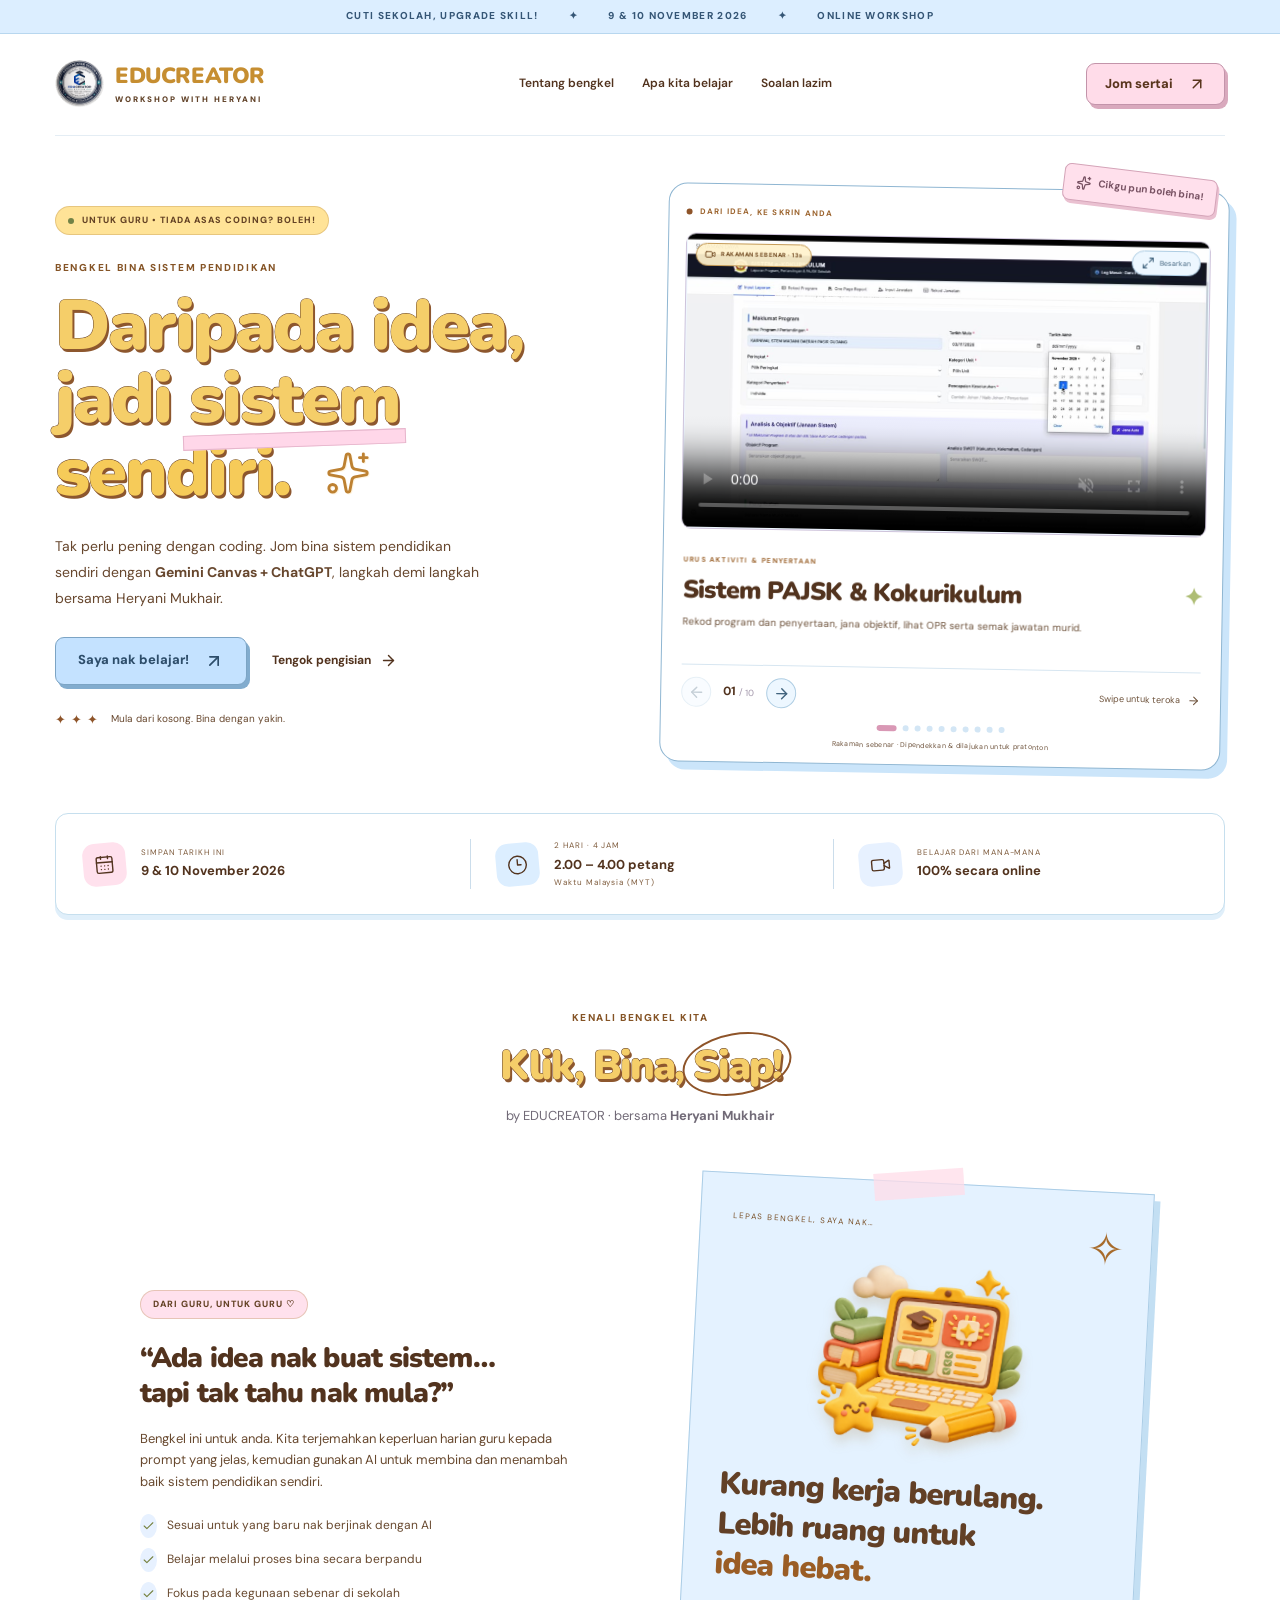
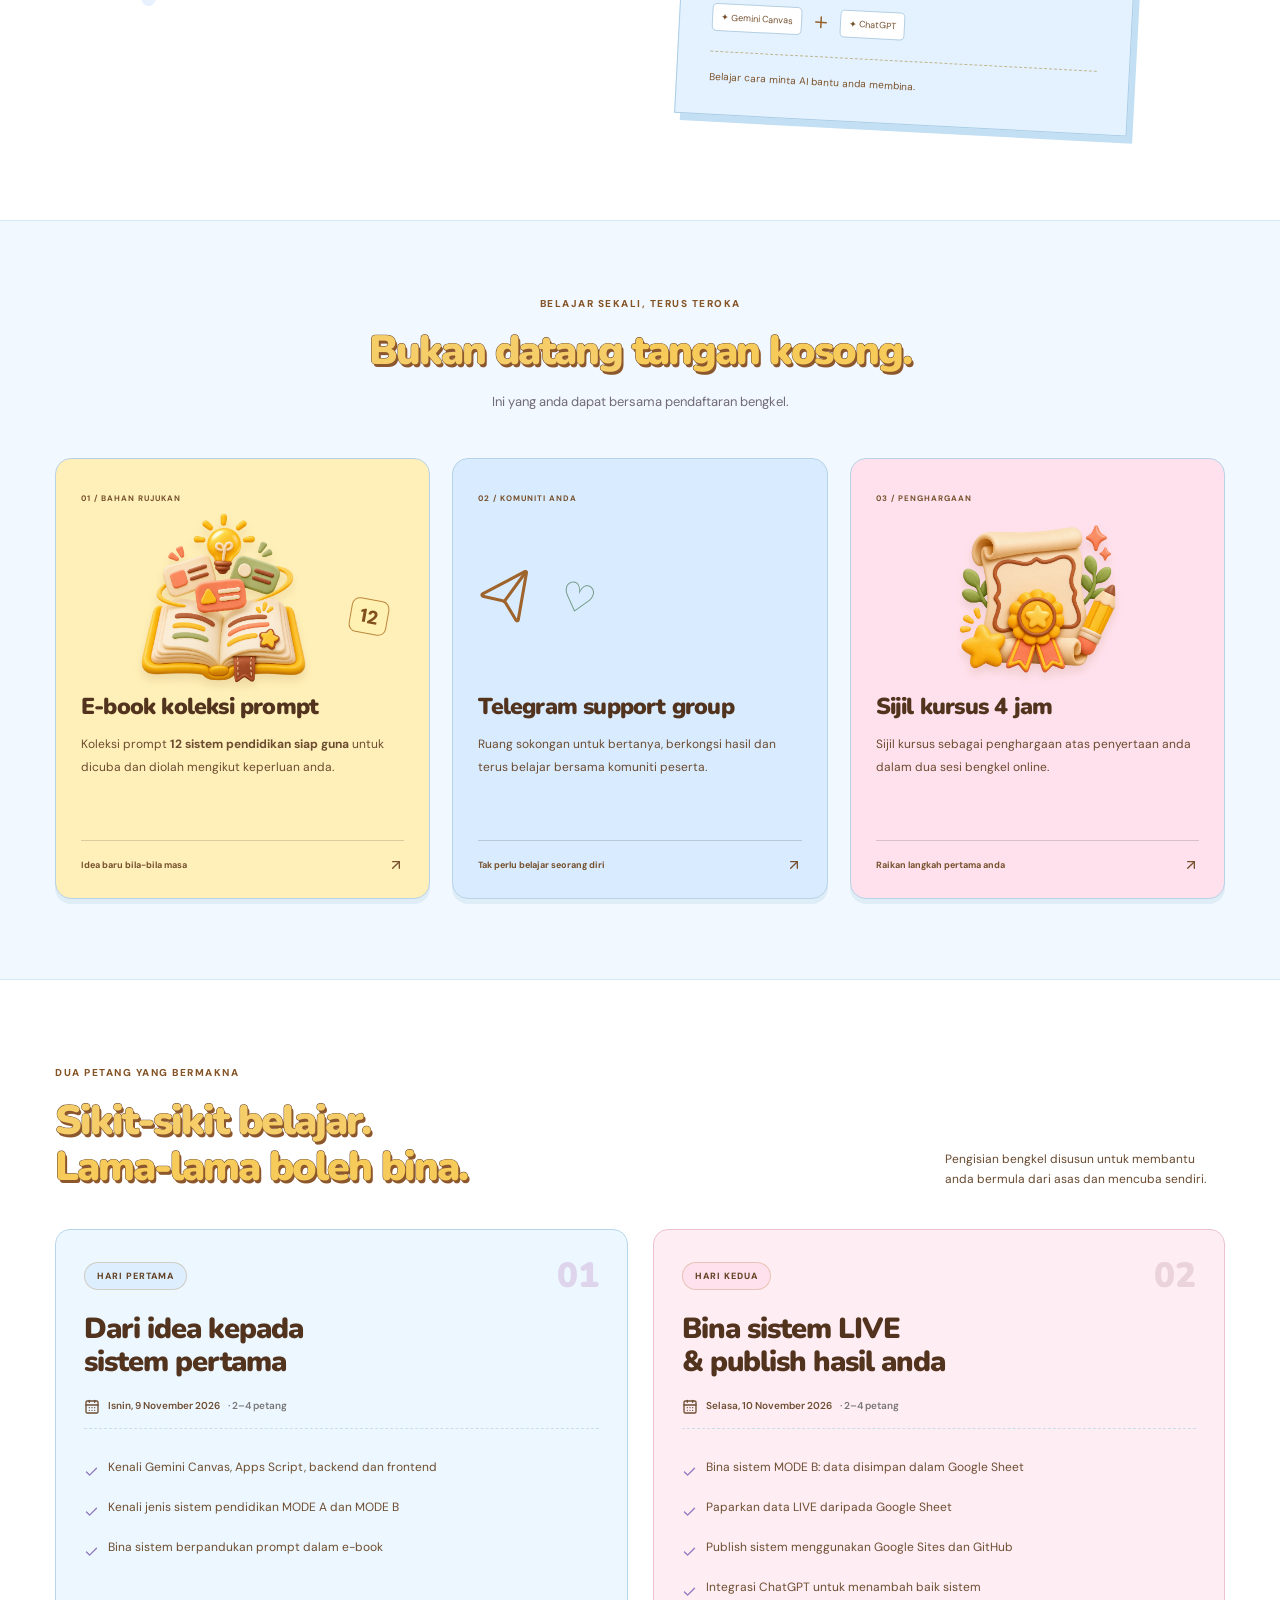
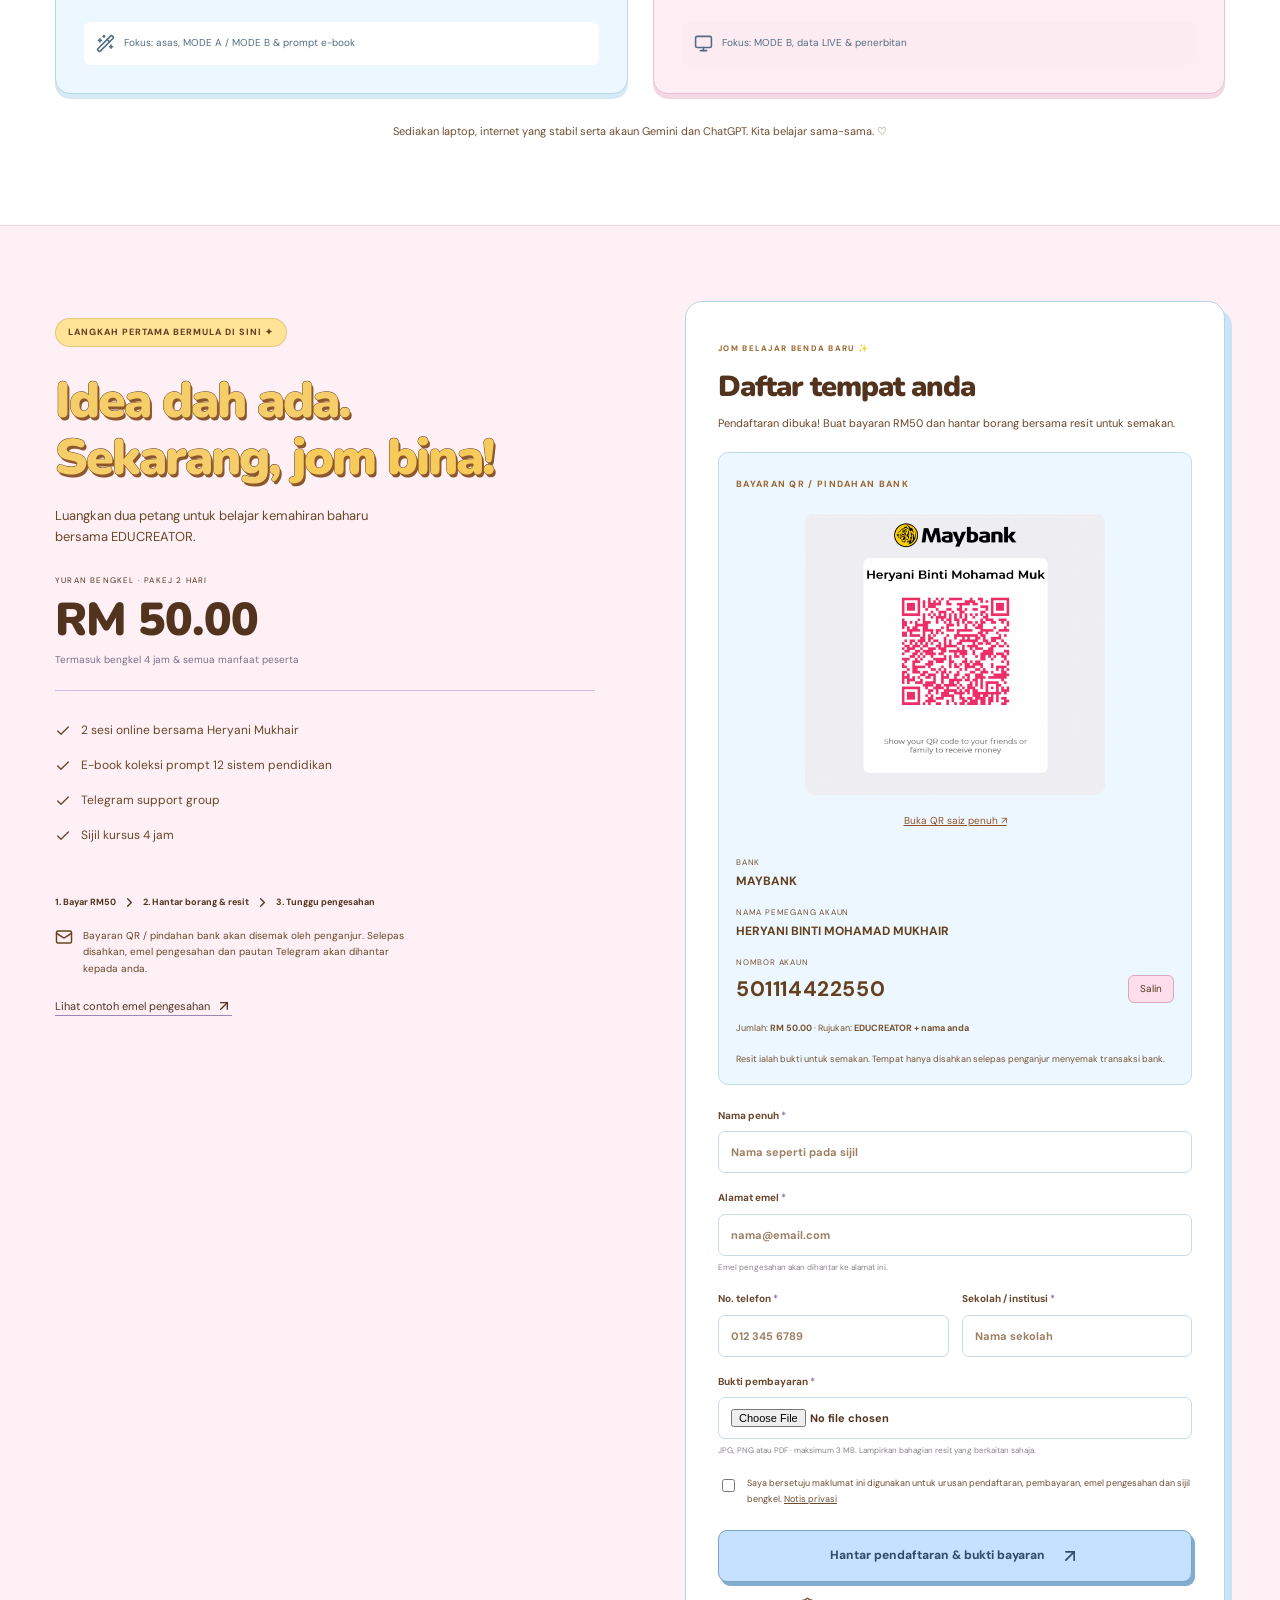
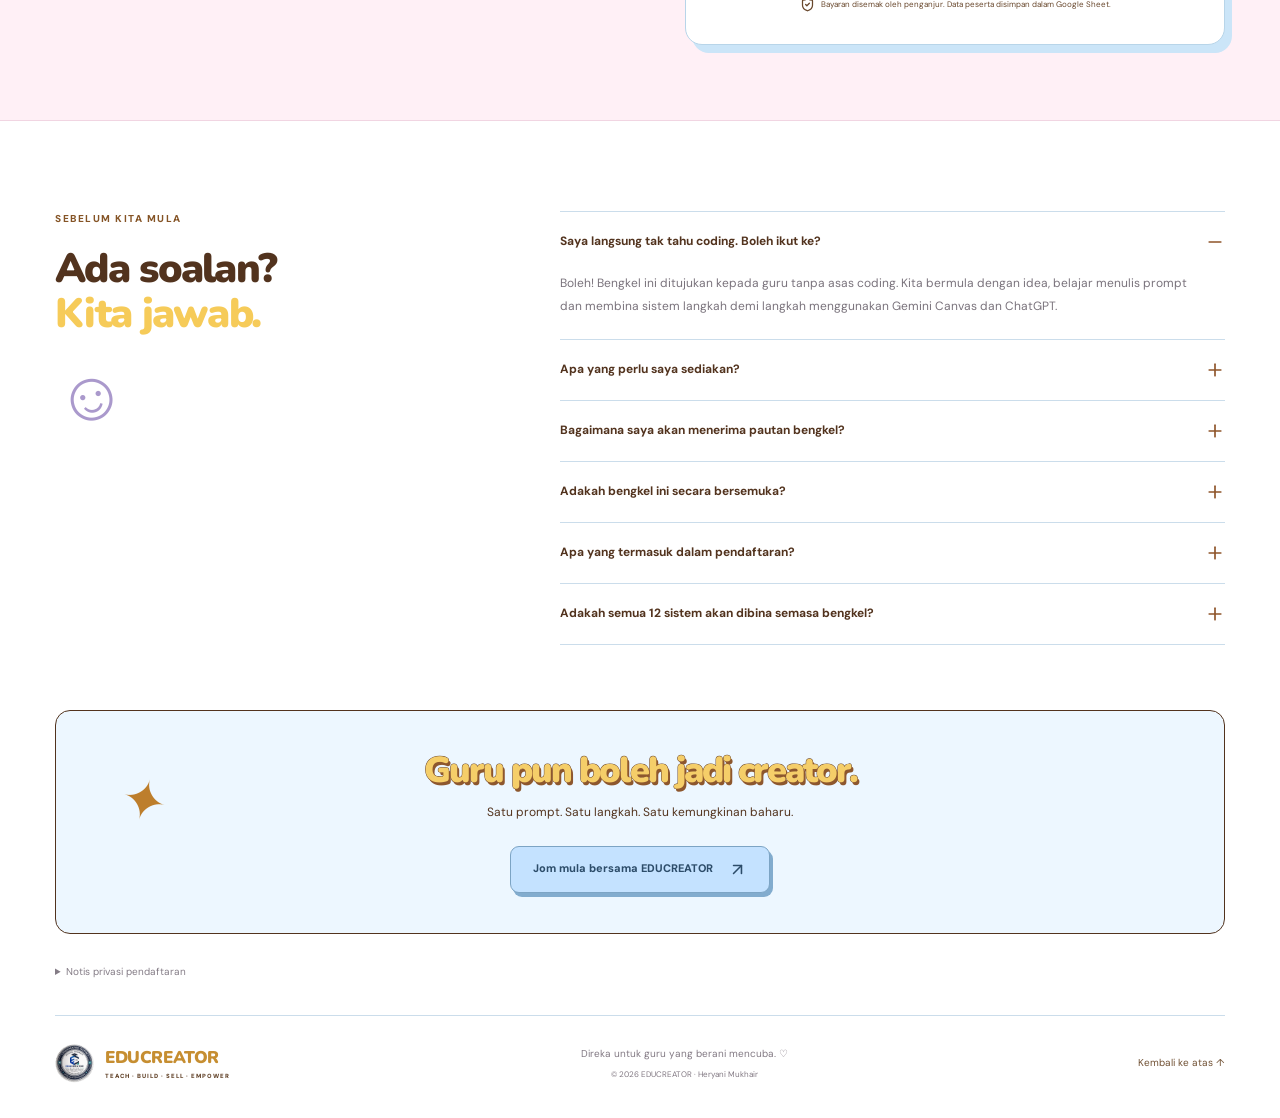
==== index.html @ 473b5847 "Add files via upload" ====
<!doctype html><html lang="ms"><head><meta charset="UTF-8"><meta name="viewport" content="width=device-width,initial-scale=1"><meta name="theme-color" content="#ffffff"><meta name="description" content="Bengkel online bina sistem pendidikan untuk guru. 9 &amp; 10 November 2026, 2–4 petang. RM50."><title>EDUCREATOR | Klik, Bina, Siap! bersama Heryani Mukhair</title>  <script type="module" crossorigin src="./assets/index-DnOXyiu3.js"></script>
  <link rel="stylesheet" crossorigin href="./assets/index-DDO35sYj.css">
</head><body><div id="root"></div><noscript>Aktifkan JavaScript untuk melihat galeri dan mengisi borang pendaftaran bengkel.</noscript></body></html>
---- assets/index-DDO35sYj.css ----
@import "https://fonts.googleapis.com/css2?family=DM+Sans:wght@400;500;600;700&family=Nunito:wght@400;500;600;700;800;900;1000&display=swap";:root{--ink:#30302f;--purple:#7d63bc;--lavender:#e9e0fa;--pink:#f8dce5;--lime:#e3efae;--mint:#d9eee4;--cream:#fffdf7;--border:#deddd5}*{box-sizing:border-box}html{scroll-behavior:smooth;scroll-padding-top:24px}body{background:var(--cream);color:var(--ink);margin:0;font-family:DM Sans,sans-serif;font-size:15px;line-height:1.65}button,input{font:inherit}button,a,input,summary{-webkit-tap-highlight-color:transparent}a{color:inherit;text-decoration:none}button{cursor:pointer;color:inherit}button:disabled{cursor:not-allowed}a:focus-visible,button:focus-visible,summary:focus-visible{outline:3px solid var(--purple);outline-offset:5px}h1,h2,h3,p{margin:0}h1,h2,h3{letter-spacing:-1.7px;font-family:Nunito,sans-serif;line-height:1.12}h2{font-size:clamp(30px,3.2vw,43px);font-weight:900}h3{font-weight:900}svg{flex-shrink:0}.wrap{width:min(1170px,100% - 88px);margin:auto}.top-ribbon{background:var(--lavender);text-align:center;letter-spacing:1.3px;border-bottom:1px solid #d8cee5;padding:8px 12px;font-size:10px;font-weight:700}.top-ribbon span{padding:0 27px}.nav{justify-content:space-between;align-items:center;gap:25px;height:102px;display:flex}.brand{letter-spacing:-.4px;align-items:center;gap:11px;font-family:Nunito,sans-serif;font-size:22px;font-weight:1000;line-height:1.15;display:flex}.brand small{letter-spacing:2px;margin-top:5px;font-family:DM Sans,sans-serif;font-size:8px;display:block}.logo-crop{border-radius:50%;flex-shrink:0;width:49px;height:49px;display:block;position:relative;overflow:hidden}.logo-crop img{width:121%;max-width:none;height:auto;position:absolute;top:-36.7%;left:-11%}.nav nav{gap:28px;font-size:12px;font-weight:600;display:flex}.nav nav a:hover,.text-link:hover{color:var(--purple)}.btn{border:1.5px solid var(--ink);background:#fff;border-radius:9px;justify-content:center;align-items:center;gap:15px;padding:13px 22px;font-size:13px;font-weight:700;line-height:1.45;transition:transform .2s,box-shadow .2s;display:inline-flex}.btn:hover:not(:disabled){transform:translateY(-3px);box-shadow:3px 5px #30302f}.nav-btn{background:var(--lime);box-shadow:2px 3px 0 var(--ink);padding:11px 18px}.primary{background:var(--purple);color:#fff;border-color:var(--ink);box-shadow:3px 4px 0 var(--ink)}.hero{grid-template-columns:1fr 1fr;align-items:center;gap:65px;padding:45px 0 65px;display:grid}.pill{letter-spacing:1px;border-radius:100px;align-items:center;gap:8px;padding:7px 12px;font-size:9px;font-weight:800;line-height:1.4;display:inline-flex}.lime{background:var(--lime)}.lavender{background:var(--lavender)}.pink{background:var(--pink)}.mint{background:var(--mint)}.dot{background:#708c30;border-radius:100%;width:6px;height:6px}.eyebrow{letter-spacing:1.5px;font-size:10px;font-weight:700;display:block}.hero .eyebrow{letter-spacing:1.7px;margin:25px 0 13px;font-size:10px}h1{letter-spacing:-3.4px;font-size:clamp(48px,5.5vw,72px);font-weight:1000;line-height:1.04;position:relative}.highlight{z-index:0;white-space:nowrap;position:relative}.highlight:after{content:"";background:var(--lime);z-index:-1;height:15px;position:absolute;bottom:4px;left:-6px;right:-6px;transform:rotate(-2deg)}.purple-word{color:var(--purple)}.heading-spark{color:var(--purple);stroke-width:1.5px;margin-left:35px;position:absolute;bottom:13px}.hero-desc{max-width:425px;margin:25px 0;font-size:14px;line-height:1.85}.hero-actions{align-items:center;gap:25px;display:flex}.text-link{align-items:center;gap:9px;font-size:12px;font-weight:700;display:inline-flex}.hero-note{color:#66665f;align-items:center;gap:12px;margin-top:24px;font-size:10px;display:flex}.small-stars{color:var(--purple);letter-spacing:1px;font-size:13px}.hero-art{align-items:center;height:450px;display:flex;position:relative}.art-orbit{background:#f0eaf9 radial-gradient(#c6b7df 1px,#0000 1px) 0 0/17px 17px;border:1px solid #e2d9ef;border-radius:49% 51% 40% 60%;position:absolute;inset:18px -17px -5px;transform:rotate(-10deg)}.browser-card{border:1.5px solid var(--ink);background:#fffefa;border-radius:13px;width:100%;position:relative;overflow:hidden;transform:rotate(-3deg);box-shadow:7px 9px #cbb9eb}.browser-top{border-bottom:1.5px solid var(--ink);background:#fff9f3;justify-content:space-between;align-items:center;padding:12px 14px;font-size:9px;display:flex}.traffic{gap:4px;display:flex}.traffic i{border:1px solid var(--ink);background:#f2b4bc;border-radius:100%;width:7px;height:7px}.traffic i:nth-child(2){background:#efdfa0}.traffic i:nth-child(3){background:#b8d5b4}.mock-body{display:flex}.mock-sidebar{background:#f0e9fb;border-right:1px solid #e0d6ed;flex-direction:column;align-items:center;gap:18px;width:58px;padding:20px 15px;display:flex}.mock-symbol{color:var(--purple);margin-bottom:10px;font-size:31px;font-weight:900;line-height:1;position:relative}.mock-symbol span{font-size:14px;position:absolute;top:-6px;right:-10px}.mock-sidebar i{background:#c5b7df;border-radius:2px;width:17px;height:7px;display:block}.mock-sidebar i:first-of-type{background:var(--purple)}.mock-content{width:calc(100% - 58px);padding:23px 22px}.mock-label{letter-spacing:1px;color:#7e758c;font-size:7px}.mock-content h3{letter-spacing:-1px;margin:5px 0;font-size:27px}.mock-content h3 span{color:#a5b750}.mock-content p{color:#777;font-size:8px}.mock-stats{gap:12px;margin-top:18px;display:flex}.mock-stats>div{border:1px solid #c9c0d1;border-radius:9px;width:50%;padding:12px}.mock-stats b,.mock-stats small{margin-top:5px;font-size:9px;display:block}.mock-stats small{color:#68606c;margin-top:1px;font-size:7px}.mock-report{background:#fff;border:1px solid #dcd9d1;border-radius:8px;margin-top:13px;padding:13px 13px 8px}.mock-report>div:first-child{justify-content:space-between;font-size:8px;font-weight:700;display:flex}.bars{border-bottom:1px solid #eee;align-items:end;gap:13px;height:65px;padding:8px 3px 0;display:flex}.bars i{background:#cbb9eb;border-radius:3px 3px 0 0;flex:1}.bars i:nth-child(2n){background:#d8e7aa}.bars i:nth-child(3n){background:#f1c8d7}.bar-days{color:#999;justify-content:space-between;margin-top:4px;font-size:6px;display:flex}.floating-tag{border:1.5px solid var(--ink);z-index:2;background:var(--lime);box-shadow:2px 3px 0 var(--ink);border-radius:8px;align-items:center;gap:7px;padding:10px 13px;font-size:10px;font-weight:700;display:flex;position:absolute}.tag-top{top:4px;right:-13px;transform:rotate(7deg)}.tag-bottom{background:var(--pink);bottom:0;left:45px;transform:rotate(-4deg)}.prompt-bubble{border:1.5px solid var(--ink);z-index:3;background:#fff;border-radius:11px;align-items:center;gap:12px;padding:14px;display:flex;position:absolute;bottom:58px;left:-40px;transform:rotate(3deg);box-shadow:3px 4px #30302f}.prompt-icon{background:var(--lavender);border-radius:8px;justify-content:center;align-items:center;width:35px;height:35px;display:flex}.prompt-bubble small{letter-spacing:1px;color:#888;font-size:6px;display:block}.prompt-bubble b{font-size:10px}.cursor{fill:var(--purple);stroke:#fff;filter:drop-shadow(1px 1px #30302f);position:absolute;bottom:-20px;right:0}.doodle-star{color:var(--purple);font-size:68px;position:absolute;top:0;left:-35px;transform:rotate(15deg)}.doodle-flower{color:#d6a4ba;font-size:59px;position:absolute;bottom:17px;right:-22px}.event-strip{border:1px solid var(--border);background:#fffefb;border-radius:13px;grid-template-columns:1.15fr 1fr 1fr;gap:25px;padding:25px 27px;display:grid}.event-strip>div{border-right:1px solid var(--border);align-items:center;gap:15px;display:flex}.event-strip>div:last-child{border:0}.strip-icon{border-radius:12px;justify-content:center;align-items:center;width:43px;height:43px;display:flex;transform:rotate(-5deg)}.strip-icon svg{stroke-width:1.6px;width:21px}.event-strip small{letter-spacing:.9px;color:#76736f;font-size:8px;display:block}.event-strip strong{font-size:13px;font-weight:700;line-height:1.8;display:block}.intro-section{padding:95px 0}.section-heading{text-align:center}.section-heading .eyebrow{margin-bottom:16px}.section-heading p{color:#716a77;margin-top:17px;font-size:13px}.hand-circle{display:inline-block;position:relative}.hand-circle:after{content:"";border:2px solid var(--purple);border-radius:50%;position:absolute;inset:-10px -11px -6px;transform:rotate(-10deg)}.intro-grid{grid-template-columns:1fr 1fr;align-items:center;gap:95px;max-width:1000px;margin:55px auto 0;display:grid}.intro-copy h3{letter-spacing:-.9px;margin:22px 0 17px;font-size:28px;line-height:1.25}.intro-copy p{color:#726d74;margin-bottom:22px;font-size:13px}.check-line{align-items:center;gap:10px;margin:10px 0;font-size:12px;display:flex}.check-line svg{background:var(--mint);color:#487d63;border-radius:100%;width:17px;padding:2px}.learning-note{background:#f1edcf;border:1px solid #d9d2ad;padding:40px 34px 29px;position:relative;transform:rotate(3deg);box-shadow:4px 5px #e9e4d3}.tape{background:#e1d0efbb;width:90px;height:27px;position:absolute;top:-12px;left:38%;transform:rotate(-7deg)}.learning-note small{letter-spacing:1.5px;font-size:8px}.learning-note h3{letter-spacing:-1px;margin:19px 0;font-size:32px;line-height:1.3}.learning-note em{color:var(--purple);font-style:normal}.learning-note p{border-top:1px dashed #bfb68f;margin-top:20px;padding-top:17px;font-size:10px}.note-doodle{color:#9f9164;font-size:45px;position:absolute;top:20px;right:26px}.note-tools{align-items:center;gap:10px;display:flex}.note-tools span{background:#fffdf4;border:1px solid #d5cda7;border-radius:5px;padding:6px 8px;font-size:9px}.bonus-section{background:#f5f1fa;border-top:1px solid #e7e0ed;border-bottom:1px solid #e7e0ed;padding:75px 0 80px}.benefits{grid-template-columns:repeat(3,1fr);gap:22px;margin-top:45px;display:grid}.benefit{border:1.3px solid var(--ink);border-radius:16px;padding:25px;position:relative}.benefit-number{letter-spacing:1px;font-size:8px;font-weight:700}.benefit-art{color:#47434f;align-items:center;height:105px;display:flex;position:relative}.benefit-art svg{stroke-width:1.3px;transform:rotate(-9deg)}.book-art>span{border:1px solid var(--ink);background:#fffef9;border-radius:8px;padding:1px 9px;font-size:19px;font-weight:900;position:relative;top:18px;left:-16px;transform:rotate(10deg)}.art-heart{color:#759b87;margin-left:25px;font-size:40px;transform:rotate(15deg)}.art-star{color:#b98097;margin-left:24px;font-size:37px}.benefit h3{letter-spacing:-.8px;margin-bottom:13px;font-size:23px}.benefit p{color:#5c5761;min-height:92px;font-size:12px;line-height:1.9}.benefit-label{border-top:1px solid #30302f30;justify-content:space-between;align-items:center;margin-top:15px;padding-top:16px;font-size:9px;font-weight:700;display:flex}.agenda-section{padding:85px 0}.agenda-header{justify-content:space-between;align-items:end;gap:60px;display:flex}.agenda-header .eyebrow{margin-bottom:16px}.agenda-header p{color:#716a77;max-width:280px;font-size:12px}.agenda-grid{grid-template-columns:1fr 1fr;gap:25px;margin-top:40px;display:grid}.day-card{border:1px solid var(--border);background:#fff;border-radius:15px;padding:28px}.day-top{justify-content:space-between;align-items:center;display:flex}.day-top>span:last-child{color:#ded5ed;font-family:Nunito,sans-serif;font-size:35px;font-weight:1000;line-height:1}.second .day-top>span:last-child{color:#ebd3db}.day-card h3{letter-spacing:-1px;margin:20px 0;font-size:29px}.day-date{flex-wrap:wrap;align-items:center;gap:8px;font-size:10px;font-weight:600;display:flex}.day-date>span{color:#777}.day-card ul{border-top:1px dashed var(--border);margin:13px 0 0;padding:15px 0 18px;font-size:12px;list-style:none}.day-card li{align-items:center;gap:9px;margin-top:13px;display:flex}.day-card li svg{color:#8d74bd;width:15px}.day-result{background:#f1ecf9;border-radius:7px;align-items:center;gap:9px;padding:12px;font-size:10px;display:flex}.second .day-result{background:#fcecf1}.agenda-foot{text-align:center;color:#79716f;margin-top:28px;font-size:11px}.registration-section{background:#e9e1f5;border-top:1px solid #d8cde9;border-bottom:1px solid #d8cde9;padding:75px 0}.registration-grid{grid-template-columns:1fr 1fr;align-items:start;gap:90px;display:grid}.registration-copy{padding-top:17px}.registration-copy h2{letter-spacing:-2px;margin:25px 0 18px;font-size:50px;line-height:1.15}.registration-copy h2 span{color:var(--purple)}.registration-copy>p{max-width:345px;font-size:13px}.price-block{border-bottom:1px solid #cfc0e2;padding:27px 0 21px}.price-block>*{display:block}.price-block small{letter-spacing:1.2px;font-size:8px}.price-block strong{letter-spacing:-1px;font-family:Nunito,sans-serif;font-size:46px;font-weight:1000;line-height:1.4}.price-block strong.price-pending{margin:7px 0;font-size:30px}.price-block>span{color:#7b7088;font-size:10px}.package-list{padding:5px 0;font-size:12px;list-style:none}.package-list li{align-items:center;gap:10px;margin:11px 0;display:flex}.package-list svg{width:16px}.steps{align-items:center;gap:6px;padding-top:19px;font-size:9px;font-weight:700;display:flex}.confirmation-note{color:#746683;gap:10px;margin-top:18px;display:flex;max-width:360px!important;font-size:10px!important}.preview-link{background:0 0;border:0;border-bottom:1px solid #9b86b8;align-items:center;gap:6px;margin-top:20px;padding:0;font-size:11px;display:flex}.registration-card{background:var(--cream);border:1.5px solid var(--ink);border-radius:17px;padding:32px;box-shadow:6px 7px #cbb9e0}.form-kicker{letter-spacing:1.3px;color:#89759e;font-size:8px;font-weight:700}.registration-card h3{letter-spacing:-1px;margin:12px 0 11px;font-size:29px}.registration-card>p{color:#817a82;font-size:11px}.form-notice{background:#f7f0d7;border:1px solid #e8dcaf;border-radius:8px;align-items:center;gap:10px;margin:19px 0;padding:12px;font-size:10px;line-height:1.6;display:flex}.form-notice b{display:block}.registration-card form{margin-top:23px}form>label,.form-row label{margin-top:17px;font-size:10px;font-weight:700;display:block}label>span:not(.consent span){color:#9270ae}input:not([type=checkbox]){width:100%;color:var(--ink);background:#fff;border:1px solid #ddd8d4;border-radius:7px;outline:none;margin-top:7px;padding:11px 12px;font-size:11px;display:block}input:focus{border-color:var(--purple);box-shadow:0 0 0 3px #eae1fb}label>small{color:#8b818d;margin-top:5px;font-size:8px;font-weight:400;display:block}.form-row{grid-template-columns:1fr 1fr;gap:13px;display:grid}.honeypot{position:absolute;left:-9999px}.consent{align-items:flex-start;gap:9px;line-height:1.8;font-size:9px!important;font-weight:400!important;display:flex!important}.consent input{accent-color:var(--purple);flex-shrink:0;margin-top:4px}.consent a{text-decoration:underline}.submit-btn{width:100%;margin-top:23px;padding:15px 12px;font-size:12px}.submit-btn:disabled{box-shadow:none;color:#70657a;background:#ddd7e6;border-color:#c4baca;font-size:10px}.secure-note{color:#837a87;justify-content:center;align-items:center;gap:6px;margin-top:15px;font-size:8px;display:flex}.form-error{color:#a2334a;background:#ffedee;border-radius:6px;margin-top:15px;padding:12px;font-size:12px}.faq-section{grid-template-columns:1fr 1.6fr;gap:90px;padding:90px 0 65px;display:grid}.faq-section .eyebrow{margin-bottom:18px}.faq-doodle{color:#a9c;width:70px;margin-top:25px;font-size:70px;line-height:1;display:block;transform:rotate(-15deg)}.faqs article{border-bottom:1px solid var(--border)}.faqs article:first-child{border-top:1px solid var(--border)}.faqs button{text-align:left;background:0 0;border:0;justify-content:space-between;align-items:center;gap:20px;width:100%;padding:20px 0;font-size:12px;font-weight:700;display:flex}.faqs button svg{color:var(--purple)}.faqs p{color:#7a737c;max-width:95%;padding-bottom:21px;font-size:12px;line-height:1.9}.closing{background:var(--lime);border:1.3px solid var(--ink);text-align:center;border-radius:15px;margin-bottom:30px;padding:40px 20px;position:relative}.closing>span{color:#8c9c50;font-size:55px;position:absolute;top:45px;left:65px;transform:rotate(15deg)}.closing h2{font-size:36px}.closing p{margin:12px 0 23px;font-size:12px}.closing .btn{font-size:11px}.privacy{color:#847c86;margin-top:25px;font-size:10px}.privacy summary{cursor:pointer}.privacy p{max-width:850px;padding-top:12px;line-height:1.9}.footer{border-top:1px solid var(--border);justify-content:space-between;align-items:center;gap:20px;margin-top:35px;padding:28px 0 35px;display:flex}.footer .brand{font-size:17px}.footer .logo-crop{width:39px;height:39px}.footer .brand small{letter-spacing:1px;font-size:6px}.footer p{color:#827983;text-align:center;font-size:10px}.footer p small{margin-top:6px;font-size:8px;display:block}.footer>a:last-child{font-size:10px}.email-dialog{color:var(--ink);border:1.5px solid var(--ink);background:var(--cream);border-radius:18px;width:min(550px,100% - 32px);max-height:90vh;padding:35px;position:fixed;box-shadow:8px 10px #b8a6d0}.email-dialog::backdrop{-webkit-backdrop-filter:blur(3px);backdrop-filter:blur(3px);background:#29213688}.email-dialog .close{background:0 0;border:0;padding:5px;display:flex;position:absolute;top:10px;right:10px}.email-dialog .pill{margin:5px 10px 25px 0;font-size:7px}.email-dialog>svg{color:var(--purple);margin-bottom:20px;display:block}.email-dialog h3{margin-bottom:20px;font-size:27px}.email-dialog p{margin-bottom:20px;font-size:12px}.email-details{background:var(--lavender);border-radius:10px;flex-direction:column;margin-bottom:20px;padding:17px;font-size:12px;display:flex}.email-sample-button{background:var(--mint);border-radius:8px;align-items:center;gap:10px;margin-bottom:20px;padding:13px;font-size:12px;display:flex}.email-dialog .muted{color:#887d8f;font-size:10px}.receipt{text-align:center;padding:20px 0}.receipt-icon{background:var(--mint);border-radius:100%;justify-content:center;align-items:center;width:65px;height:65px;margin:auto;display:flex}.receipt p{margin:20px 0;font-size:12px}.receipt .btn{margin:10px auto;display:flex}.receipt .text-link{margin-top:20px}.spin{animation:1s linear infinite spin}@keyframes spin{to{transform:rotate(360deg)}}@media (width>=1450px){.wrap{max-width:1220px}.hero{padding-top:65px;padding-bottom:85px}.hero-art{height:470px}}@media (width<=1000px){.wrap{width:calc(100% - 50px)}.hero{gap:40px}h1{font-size:58px}.nav nav{gap:16px;font-size:10px}.hero-art{height:410px}.prompt-bubble{left:-20px}.mock-content{padding:17px}.intro-grid{gap:50px}.registration-grid{gap:45px}.registration-card{padding:25px}.event-strip{gap:15px;padding:23px 20px}.event-strip>div{gap:10px}.event-strip strong{font-size:11px}.faq-section{gap:40px}.benefit{padding:20px}.benefit h3{font-size:21px}.registration-copy h2{font-size:43px}.day-date{font-size:9px}}@media (width<=760px){.wrap{width:calc(100% - 36px)}.top-ribbon{letter-spacing:.6px;font-size:8px}.top-ribbon span{padding:0 8px}.nav{gap:10px;height:84px}.nav nav{display:none}.brand{font-size:18px}.brand small{letter-spacing:1.5px;font-size:6px}.logo-crop{width:40px;height:40px}.nav-btn{gap:8px;padding:9px 13px;font-size:11px}.hero{grid-template-columns:1fr;gap:40px;padding-top:22px;padding-bottom:38px}.hero-copy{max-width:530px}.hero .pill{font-size:8px}h1{letter-spacing:-3px;font-size:60px}.hero .eyebrow{margin-top:22px;font-size:9px}.hero-desc{margin:22px 0;font-size:13px}.hero-actions{gap:20px}.hero-note{margin-top:20px}.hero-art{width:calc(100% - 25px);max-width:450px;height:400px;margin:10px auto 15px}.browser-card{margin:auto}.mock-content{padding:20px}.doodle-star{font-size:52px;left:-20px}.tag-top{font-size:9px;top:0;right:0}.doodle-flower{font-size:47px;right:-10px}.prompt-bubble{padding:12px;bottom:45px;left:-10px}.prompt-bubble b{font-size:9px}.tag-bottom{bottom:-5px;left:50px}.art-orbit{inset:10px -9px 0}.event-strip{grid-template-columns:1fr;gap:0;padding:10px 20px}.event-strip>div{border-right:0;border-bottom:1px solid var(--border);gap:15px;padding:17px 0}.event-strip strong{font-size:13px}.event-strip p>small:last-child:not(:first-child){font-size:7px}.intro-section{padding:65px 0}.section-heading .eyebrow{font-size:9px}.section-heading p{font-size:12px}.intro-grid{grid-template-columns:1fr;gap:40px;margin-top:40px}.intro-copy h3{font-size:27px}.learning-note{width:calc(100% - 14px);max-width:420px;margin:auto;transform:rotate(2deg)}.learning-note h3{font-size:31px}.bonus-section{padding:60px 0}.benefits{grid-template-columns:1fr;gap:18px;margin-top:30px}.benefit{padding:25px}.benefit-art{height:90px}.benefit p{max-width:430px;min-height:0;font-size:13px}.benefit h3{font-size:26px}.benefit-number{font-size:9px}.benefit-label{font-size:10px}.agenda-section{padding:65px 0}.agenda-header{display:block}.agenda-header p{max-width:100%;margin-top:18px}.agenda-grid{grid-template-columns:1fr;gap:18px;margin-top:28px}.day-card{padding:24px}.day-date{font-size:10px}.day-card ul{font-size:11px}.agenda-foot{font-size:10px}.registration-section{padding:45px 0 55px}.registration-grid{grid-template-columns:1fr;gap:30px}.registration-copy h2{font-size:47px}.registration-copy>p{max-width:100%}.price-block strong.price-pending{font-size:29px}.price-block{padding-top:23px}.confirmation-note{max-width:100%!important}.registration-card{padding:25px 22px}.registration-card h3{font-size:30px}.form-row{grid-template-columns:1fr;gap:0}.registration-card form>label,.form-row label{margin-top:20px;font-size:12px}input:not([type=checkbox]){padding:12px;font-size:16px}.consent{font-size:10px!important}.secure-note{font-size:8px}.submit-btn{font-size:13px}.form-notice{font-size:11px}.faq-section{grid-template-columns:1fr;gap:25px;padding:65px 0 45px}.faq-doodle,.faq-section h2 br{display:none}.faqs button{font-size:12px}.closing{padding:35px 20px}.closing h2{max-width:260px;margin:auto;font-size:29px}.closing>span{font-size:28px;top:15px;left:15px}.closing p{font-size:11px}.closing .btn{gap:10px;padding:12px;font-size:10px}.footer{flex-wrap:wrap;justify-content:center;gap:22px;padding-bottom:25px}.footer p{order:3;width:100%}.footer>a:last-child{font-size:9px}.email-dialog{padding:29px 22px}.email-dialog h3{font-size:25px}}@media (prefers-reduced-motion:reduce){html{scroll-behavior:auto}*,:before,:after{transition:none!important;animation:none!important}}.bank-panel{background:#f5f0fc;border:1px solid #dbcee7;border-radius:10px;margin:20px 0;padding:17px}.bank-panel>.form-kicker{font-size:9px}.payment-qr{border-radius:8px;width:100%;max-width:210px;height:auto;margin:18px auto;display:block}.qr-placeholder{text-align:center;color:#776288;background:#fffdf8;border:1px dashed #bba8d1;border-radius:9px;flex-direction:column;align-items:center;gap:9px;margin:15px 0;padding:24px 13px;font-size:11px;display:flex}.qr-placeholder span{font-size:9px}.bank-detail{flex-direction:column;gap:3px;display:flex}.bank-detail>small{letter-spacing:.8px;color:#897b92;margin-top:11px;font-size:8px}.bank-detail b{font-size:12px}.account-number{justify-content:space-between;align-items:center;gap:8px;display:flex}.account-number strong{word-break:break-all;-webkit-user-select:all;user-select:all;font-size:17px}.account-number button{background:#fff;border:1px solid #a68cbc;border-radius:6px;padding:5px 11px;font-size:10px}.account-number button:disabled{opacity:.45}.bank-panel p{margin-top:14px;font-size:9px;line-height:1.8}.secure-note{text-align:center;line-height:1.7}.steps{flex-wrap:wrap}.hero{gap:48px;padding-top:36px;padding-bottom:48px}.systems-showcase{border:1.5px solid var(--ink);background:#fffefa;border-radius:19px;min-width:0;margin-top:15px;padding:19px 17px 12px;position:relative;transform:rotate(1deg);box-shadow:7px 8px #d1c0ed}.showcase-sticker{background:var(--lime);border:1.3px solid var(--ink);box-shadow:2px 3px 0 var(--ink);z-index:2;border-radius:7px;align-items:center;gap:7px;padding:9px 12px;font-size:10px;font-weight:700;display:flex;position:absolute;top:-20px;right:12px;transform:rotate(6deg)}.showcase-label{letter-spacing:1.2px;align-items:center;gap:7px;margin:2px 0 15px;font-size:8px;font-weight:700;display:flex}.showcase-live{background:var(--purple);border-radius:100%;width:6px;height:6px}.showcase-track{scroll-snap-type:x mandatory;scrollbar-width:none;overscroll-behavior-x:contain;border-radius:10px;display:flex;overflow-x:auto;transform:translateZ(0)}.showcase-track::-webkit-scrollbar{display:none}.showcase-slide{scroll-snap-align:start;scroll-snap-stop:always;flex:0 0 100%;min-width:0}.showcase-media{aspect-ratio:1.48;background:#eee7f8;border:1px solid #cec3db;border-radius:10px;position:relative;overflow:hidden}.showcase-media video{object-fit:contain;background:#282132;width:100%;height:100%}.demo-screen{color:#352f40;background:#fffdf9;height:100%;font-family:DM Sans,sans-serif;position:relative;overflow:hidden;container-type:inline-size}.demo-toolbar{background:#f7f2fa;border-bottom:1px solid #e4daec;justify-content:space-between;align-items:center;height:28px;padding:0 12px;display:flex}.demo-toolbar>span{gap:4px;display:flex}.demo-toolbar i{background:#dac7e9;border-radius:100%;width:5px;height:5px}.demo-toolbar i:first-child{background:#e9b0c4}.demo-toolbar i:nth-child(2){background:#d7dfa5}.demo-toolbar small{letter-spacing:.4px;color:#9883a5;font-size:7px}.demo-toolbar svg{color:var(--demo-accent)}.demo-app{height:calc(100% - 28px);display:flex}.demo-app aside{background:var(--demo-tint);width:42px;color:var(--demo-accent);border-right:1px solid #e2dae6;flex-direction:column;align-items:center;gap:18px;padding:15px 0;display:flex}.demo-app-logo{margin-bottom:4px;font-family:Nunito,sans-serif;font-size:29px;font-weight:1000;line-height:1;position:relative}.demo-app-logo span{font-size:10px;position:absolute;top:0;right:-8px}.demo-app aside>i{background:var(--demo-accent);opacity:.4;border-radius:3px;width:13px;height:5px}.demo-main{width:calc(100% - 42px);padding:16px 18px 10px;overflow:hidden}.demo-greeting{justify-content:space-between;align-items:center;display:flex}.demo-greeting small{letter-spacing:1px;color:#a19aa5;font-size:6px}.demo-greeting h4{letter-spacing:-.5px;margin:5px 0 0;font-family:Nunito,sans-serif;font-size:16px;font-weight:900;line-height:1.2}.demo-avatar{background:var(--demo-tint);width:26px;height:26px;color:var(--demo-accent);border-radius:100%;justify-content:center;align-items:center;font-size:11px;font-weight:700;display:flex}.demo-statrow{grid-template-columns:1.5fr 1fr;gap:10px;margin-top:13px;display:grid}.demo-stat{background:var(--demo-tint);border:1px solid #00000010;border-radius:8px;flex-direction:column;padding:11px 13px;display:flex}.demo-stat>small{color:#8d7d99;font-size:7px}.demo-stat>strong{color:var(--demo-accent);font-family:Nunito,sans-serif;font-size:23px;font-weight:1000;line-height:1.3}.demo-stat>span{align-items:center;gap:4px;margin-top:3px;font-size:6px;display:flex}.demo-stat>span i{background:var(--demo-accent);border-radius:100%;width:4px;height:4px;display:inline-block}.demo-stat.little{background:#fff6df;justify-content:center;padding-left:35px;position:relative}.demo-stat.little svg{color:#a49458;width:18px;position:absolute;top:21px;left:9px}.demo-stat.little small{color:#8c825e;font-size:7px}.demo-stat.little b{white-space:nowrap;margin-top:3px;font-size:10px}.demo-chart,.demo-calendar,.demo-tasklist,.demo-document{background:#fff;border:1px solid #e5dfe8;border-radius:8px;margin-top:12px;padding:12px}.demo-section-title{justify-content:space-between;font-size:7px;font-weight:700;display:flex}.demo-chart-bars{border-bottom:1px solid #eee;align-items:flex-end;gap:12px;height:80px;padding:10px 3px 0;display:flex}.demo-chart-bars i{height:var(--bar-height);background:var(--demo-accent);opacity:.6;transform-origin:bottom;border-radius:3px 3px 0 0;flex:1}.demo-chart-bars i:nth-child(2n){opacity:1;background:#c5d998}.demo-chart-bars i:nth-child(3n){opacity:1;background:#edbdcf}.demo-running .demo-chart-bars i{animation:4s ease-in-out infinite demoBar;animation-delay:var(--bar-delay)}.demo-axis{letter-spacing:.6px;color:#b3a6b8;justify-content:space-between;margin-top:5px;font-size:5px;display:flex}.demo-bottom{justify-content:space-between;align-items:center;margin-top:9px;display:flex}.demo-bottom>span{letter-spacing:1px;color:#a295aa;font-size:5px}.demo-bottom small{color:var(--demo-accent);align-items:center;gap:4px;font-size:5px;display:flex}.demo-pointer{fill:var(--demo-accent);stroke:#fff;filter:drop-shadow(1px 2px #47395055);opacity:0;position:absolute;bottom:32px;right:45px}.demo-running .demo-pointer{animation:5s ease-in-out infinite demoPointer}.showcase-open{border:1px solid var(--ink);white-space:nowrap;background:#fffdf7f5;border-radius:100px;align-items:center;gap:9px;padding:7px 12px 7px 7px;font-size:9px;font-weight:700;display:flex;position:absolute;bottom:14px;left:50%;transform:translate(-50%);box-shadow:2px 3px #302737}.showcase-open>span{background:var(--ink);color:#fff;border-radius:100%;justify-content:center;align-items:center;width:25px;height:25px;display:flex}.showcase-open:hover{background:var(--lime)}.showcase-caption{padding:16px 3px 4px}.showcase-caption>span{letter-spacing:1.2px;color:var(--purple);font-size:7px;font-weight:700}.showcase-caption h3{letter-spacing:-.8px;justify-content:space-between;align-items:center;margin:6px 0 8px;font-size:25px;display:flex}.showcase-caption h3>span{color:#aebd74;font-size:23px}.showcase-caption p{color:#817486;min-height:38px;font-size:10px;line-height:1.8}.showcase-controls{border-top:1px solid #e9e1ed;justify-content:space-between;align-items:center;margin:9px 3px 0;padding-top:12px;display:flex}.showcase-controls>div{align-items:center;gap:12px;display:flex}.showcase-controls button{background:#fff;border:1px solid #cec2d9;border-radius:100%;justify-content:center;align-items:center;width:30px;height:30px;display:flex}.showcase-controls button:disabled{opacity:.3}.showcase-controls>div>span{font-variant-numeric:tabular-nums;font-size:12px;font-weight:700}.showcase-controls i{color:#a296aa;font-size:9px;font-style:normal;font-weight:400}.showcase-controls>small{color:#9a88aa;align-items:center;gap:7px;font-size:9px;display:flex}.showcase-dots{justify-content:center;gap:6px;padding:15px 0 6px;display:flex}.showcase-dots button{background:#dfd5e8;border:0;border-radius:10px;width:6px;height:6px;padding:0;transition:width .2s}.showcase-dots button.selected{background:var(--purple);width:20px}.showcase-disclaimer{text-align:center;color:#a89aaf;letter-spacing:.25px;margin:2px 0 0;font-size:6px}.demo-rewards{flex-direction:column;gap:6px;margin-top:12px;display:flex}.demo-rewards>div{background:#fffcf5;border:1px solid #ecdae7;border-radius:7px;align-items:center;gap:9px;padding:8px;display:flex}.reward-avatar{background:var(--demo-tint);border-radius:100%;justify-content:center;align-items:center;width:32px;height:32px;font-size:22px;display:flex}.demo-rewards>div>span:nth-child(2){flex:1}.demo-rewards b{font-size:8px;display:block}.demo-rewards small{color:#d3af5b;gap:2px;margin-top:3px;display:flex}.demo-rewards>div>strong{color:var(--demo-accent);padding-right:8px;font-family:Nunito,sans-serif;font-size:22px;font-weight:1000}.demo-running .demo-rewards svg{animation:3s ease-in-out infinite demoTwinkle}.demo-tasklist{padding:4px 10px}.demo-tasklist>div{border-bottom:1px solid #f2edf3;align-items:center;gap:7px;padding:13px 0;display:flex}.demo-tasklist>div:last-child{border:0}.task-check{background:var(--demo-tint);width:18px;height:18px;color:var(--demo-accent);border-radius:5px;justify-content:center;align-items:center;display:flex}.demo-tasklist b{flex:1;font-size:7px}.demo-tasklist>div>span:last-child{border-radius:20px;padding:3px 6px;font-size:5px}.task-done{color:#67934e;background:#e7f2df}.task-wait{color:#a48c5c;background:#fff1d7}.demo-running .task-check{animation:4s ease-in-out infinite demoTwinkle}.demo-calendar-grid{grid-template-columns:repeat(7,1fr);gap:4px;margin-top:9px;display:grid}.demo-calendar-grid span{color:#897a94;background:#faf7fc;border-radius:5px;justify-content:center;align-items:center;height:25px;font-size:8px;display:flex}.demo-calendar-grid .calendar-highlight{background:var(--demo-tint);color:var(--demo-accent);border:1px solid var(--demo-accent);font-weight:700}.demo-running .calendar-highlight{animation:3.5s ease-in-out infinite demoTwinkle}.demo-document{padding:13px 20px}.demo-document>div:first-child{align-items:center;gap:7px;margin-bottom:10px;display:flex}.demo-document>div:first-child>span{background:var(--demo-tint);border-radius:100%;width:15px;height:15px}.demo-document b{text-align:center;color:var(--demo-accent);flex:1;font-size:7px}.demo-document>i{background:#eae4ed;border-radius:2px;height:4px;margin:5px 0;display:block}.demo-document>i:nth-of-type(2n){width:75%}.demo-photos{grid-template-columns:repeat(3,1fr);gap:7px;margin:11px 0;display:grid}.demo-photos>span{background:var(--demo-tint);height:53px;color:var(--demo-accent);border-radius:5px;justify-content:center;align-items:center;font-size:26px;display:flex}.demo-running .demo-photos>span{animation:4s ease-in-out infinite demoTwinkle}.demo-photos>span:nth-child(2){animation-delay:.6s}.demo-dialog{border:1.5px solid var(--ink);background:var(--cream);width:min(720px,100% - 28px);max-height:92vh;color:var(--ink);border-radius:18px;padding:30px;box-shadow:7px 8px #bba9d0}.demo-dialog::backdrop{-webkit-backdrop-filter:blur(4px);backdrop-filter:blur(4px);background:#2a1d3c99}.demo-dialog .close{background:0 0;border:0;padding:5px;display:flex;position:absolute;top:12px;right:12px}.demo-dialog>h3{margin:17px 0 20px;font-size:32px}.demo-dialog .demo-screen{aspect-ratio:1.48;border:1px solid #d7c9e2;border-radius:10px;height:auto}.demo-dialog .demo-toolbar{height:32px}.demo-dialog .demo-app{height:calc(100% - 32px)}.demo-dialog .demo-main{padding:20px 28px}.demo-dialog .demo-greeting h4{font-size:22px}.demo-dialog .demo-stat>strong{font-size:30px}.demo-dialog .demo-chart-bars{height:115px}.demo-dialog .demo-rewards>div{padding:12px}.demo-dialog .demo-calendar-grid span{height:33px}.demo-dialog .demo-tasklist>div{padding:21px 0}.demo-dialog .demo-photos>span{height:85px}.demo-dialog>p{margin-top:19px;font-size:12px}.demo-dialog>small{color:#9a899f;margin-top:7px;font-size:10px;display:block}.demo-dialog>.btn{margin-top:23px;font-size:11px}.qr-enlarge{text-align:center;color:var(--purple);margin:8px auto 15px;font-size:10px;text-decoration:underline;display:block}.payment-qr{border-radius:10px;max-width:300px}.account-number strong{letter-spacing:.6px;font-size:21px}.bank-detail>b{overflow-wrap:anywhere}.day-card li{align-items:flex-start;line-height:1.8}.day-card li>svg{margin-top:3px}.day-card ul{min-height:180px}@keyframes demoBar{0%,to{transform:scaleY(.83)}50%{transform:scaleY(1)}}@keyframes demoTwinkle{0%,to{opacity:.65}50%{opacity:1}}@keyframes demoPointer{0%,to{opacity:0;transform:translate(0)}20%,70%{opacity:1}50%{transform:translate(-55px,-30px)}}@media (width<=1000px){.hero{gap:32px}.demo-main{padding:13px}.demo-stat.little{padding-left:28px}.demo-stat.little svg{width:15px;left:7px}.demo-greeting h4{font-size:14px}.demo-stat>strong{font-size:20px}.demo-chart-bars{height:65px}.demo-rewards>div{padding:5px}.demo-tasklist>div{padding:10px 0}.demo-calendar-grid span{height:20px}.demo-photos>span{height:40px}.showcase-caption h3{font-size:23px}}@media (width<=760px){.hero{gap:32px;padding-top:22px}.systems-showcase{margin:8px 6px 0 0;padding:18px 13px 12px;transform:rotate(.5deg);box-shadow:5px 6px #d1c0ed}.showcase-sticker{padding:7px 10px;font-size:9px;top:-16px;right:7px}.showcase-media{aspect-ratio:1.33}.demo-app aside{gap:16px;width:35px}.demo-main{width:calc(100% - 35px);padding:12px}.demo-toolbar{height:25px}.demo-app{height:calc(100% - 25px)}.demo-greeting h4{font-size:15px}.demo-statrow{gap:8px;margin-top:11px}.demo-stat{padding:8px 10px}.demo-stat>strong{font-size:22px}.demo-stat.little{padding-left:30px}.demo-stat.little b{font-size:9px}.demo-chart,.demo-calendar,.demo-tasklist,.demo-document{margin-top:10px;padding:10px}.demo-chart-bars{gap:9px;height:69px}.demo-rewards>div{padding:7px}.demo-tasklist>div{padding:11px 0}.demo-calendar-grid span{height:23px}.demo-photos>span{height:48px}.showcase-caption{padding-top:14px}.showcase-caption h3{font-size:26px}.showcase-caption p{min-height:40px;font-size:11px}.showcase-disclaimer{font-size:7px}.showcase-open{font-size:9px;bottom:12px}.showcase-controls{padding-top:12px}.demo-dialog{padding:25px 16px}.demo-dialog>h3{font-size:27px}.demo-dialog .demo-main{padding:12px}.demo-dialog .demo-greeting h4{font-size:15px}.demo-dialog .demo-stat>strong{font-size:21px}.demo-dialog .demo-chart-bars{height:65px}.demo-dialog .demo-calendar-grid span{height:21px}.demo-dialog .demo-tasklist>div{padding:10px 0}.demo-dialog .demo-rewards>div{padding:5px}.demo-dialog .demo-photos>span{height:42px}.demo-dialog .demo-screen{aspect-ratio:1.25}.day-card ul{min-height:0}.payment-qr{max-width:290px}.showcase-dots button{width:7px;height:7px}.showcase-dots{gap:8px}.showcase-dots button.selected{width:21px}}.day-card{flex-direction:column;display:flex}.day-result{margin-top:auto}.showcase-media{aspect-ratio:16/9}.recorded-media{background:#f0ebf8}.showcase-media video{object-fit:contain;background:#f0ebf8;display:block}.recording-badge{color:#5d4774;letter-spacing:.5px;pointer-events:none;background:#fffdf9e8;border:1px solid #cdbcdb;border-radius:100px;align-items:center;gap:5px;padding:5px 8px;font-size:6px;font-weight:700;display:flex;position:absolute;top:9px;left:9px}.video-expand{color:#5e4b73;background:#fffdf9ed;border:1px solid #b5a0c9;border-radius:100px;align-items:center;gap:5px;padding:5px 9px;font-size:7px;display:flex;position:absolute;top:9px;right:9px}.video-expand:hover{background:var(--lime)}.expanded-video{aspect-ratio:16/9;background:#26202f;border:1px solid #c9b9d7;border-radius:10px;width:100%;display:block}.showcase-caption h3{line-height:1.2}.demo-dialog:has(.expanded-video){width:min(1100px,100% - 30px)}.demo-dialog:has(.expanded-video)>h3{font-size:29px}.showcase-disclaimer{font-size:7px;line-height:1.8}.recorded-media .video-expand:focus-visible{outline-offset:2px}@media (width<=760px){.showcase-media{aspect-ratio:16/9}.recording-badge{padding:4px 6px;font-size:5px;top:7px;left:7px}.video-expand{padding:5px 7px;top:7px;right:7px}.video-expand span{display:none}.showcase-caption h3{font-size:23px}.demo-dialog:has(.expanded-video)>h3{font-size:25px}.showcase-disclaimer,.showcase-label{font-size:7px}}:root{--ink:#52331e;--purple:#8e5429;--lavender:#dceeff;--pink:#ffe1ed;--lime:#ffe397;--mint:#e7f1ff;--cream:#fff;--border:#cbddeb;--custard:#f5ce69;--cocoa:#674125}body{color:var(--ink);background:#fff}.top-ribbon{color:#355676;background:#dceeff;border-bottom:1px solid #b8d7ef;font-weight:800}.nav{border-bottom:1px solid #e4edf4}.brand>span:last-child{color:#c68e31}.brand small{color:#624329}.hero h1,.section-heading h2,.agenda-header h2,.registration-copy h2,.closing h2{color:var(--custard);-webkit-text-stroke:1px var(--cocoa);paint-order:stroke fill;text-shadow:2px 3px #8d572e;letter-spacing:-2px}.hero h1 .purple-word,h2 .purple-word,.registration-copy h2 span{color:#f6cb59}.highlight:after{background:#ffd7e9;border:1px solid #e6b6cc;height:13px;bottom:0}.heading-spark{color:#bd8132;filter:drop-shadow(1px 1px #fff4df)}.eyebrow,.hero .eyebrow{color:#855426;font-weight:800}.hero-desc,.hero-note{color:#67472e}.btn{color:#59351d;background:#fff;border-color:#8eafc8;font-weight:800;box-shadow:3px 4px #a7c8e2}.primary{color:#2d4d6a;background:#c4e2ff;border-color:#7ca4c4;box-shadow:3px 4px #82acce}.primary:hover:not(:disabled){color:#24425e;background:#aad6ff;box-shadow:3px 5px #82acce}.nav-btn{background:#ffdce9;border-color:#c394aa;box-shadow:3px 4px #d9a9bd}.pill{color:#634124;border:1px solid #b88a4c55}.dot{background:#728246}.event-strip{background:#fff;border-color:#c6dfee;box-shadow:0 5px #e0effa}.event-strip small{color:#7e5b3c}.systems-showcase{background:#fff;border-color:#8fb6d2;box-shadow:7px 8px #cbe5fa}.showcase-sticker{color:#785263;background:#ffe0ec;border-color:#d4a4b8;box-shadow:2px 3px #eac1d1}.showcase-label,.showcase-caption>span{color:#9c642e}.showcase-caption p,.showcase-disclaimer,.showcase-controls>small{color:#6e533c}.showcase-media,.recorded-media,.showcase-media video{background:#eef7ff}.showcase-controls{border-color:#d7e6f1}.showcase-controls button,.video-expand{color:#42647e;background:#edf7ff;border-color:#aecde3}.showcase-controls button:hover:not(:disabled){background:#ffdce9}.showcase-dots button{background:#d3e6f5}.showcase-dots button.selected{background:#d998b5}.recording-badge{color:#70481f;background:#fff3cdee;border-color:#c59b57}.intro-section,.agenda-section{position:relative}.intro-copy p,.check-line,.agenda-header>p{color:#68492f}.check-line>svg{color:#76823f}.learning-note{background:#e4f2ff;border:1.5px solid #abcde6;padding:28px 32px;box-shadow:6px 7px #c3dff3}.learning-note h3{color:#624026;margin-top:12px;font-size:31px;line-height:1.3}.learning-note h3 em{color:#9a5d25}.learning-note small,.learning-note p{color:#7a5129}.learning-note .tape{background:#ffdce9bf}.note-doodle{color:#a76b2b}.studio-asset{object-fit:contain;filter:drop-shadow(0 8px 6px #9f6f2930);width:min(260px,85%);height:215px;margin:8px auto 14px;display:block}.note-tools span{color:#74502e;background:#fff;border:1px solid #b4cfe2}.note-tools{color:#966129}.bonus-section{background:#f1f8ff;border-top:1px solid #d7e9f7;border-bottom:1px solid #d7e9f7}.benefit{border-color:#b8d3e7;box-shadow:0 5px #b7d2e650}.benefit.lavender{background:#fff0b9}.benefit.mint{background:#d9ecff}.benefit.pink{background:#ffe1ed}.benefit p{color:#6b4b30}.benefit-number,.benefit-label{color:#76512d}.benefit-art{color:#9f642c;height:156px;margin:12px 0 18px}.benefit-illustration{object-fit:contain;filter:drop-shadow(0 6px 4px #8f5d2425);width:100%;height:178px;display:block}.book-art>span{color:#81501e;background:#fff1b2;border:1px solid #bd873b;bottom:0;right:18%}.day-card,.day-card.second{background:#edf7ff;border-color:#b8d6eb;box-shadow:0 5px #d5e9f7}.day-card.second{background:#ffedf4;border-color:#ebc1d3;box-shadow:0 5px #f4d9e5}.day-card li,.day-date,.agenda-foot{color:#6d4e32}.day-result{color:#526d82;background:#fff;border-color:#c3dceb}.registration-section{background:#fff0f6;border-top:1px solid #f1d5e2;border-bottom:1px solid #f1d5e2}.registration-copy>p,.registration-copy li{color:#684629}.registration-card{background:#fff;border-color:#b8d5e9;box-shadow:7px 8px #cbe5f8}.registration-card>p,.registration-card label,.secure-note{color:#68472c}.form-kicker{color:#9b642c}.bank-panel{background:#edf7ff;border-color:#c1ddef}.bank-detail>b,.account-number strong{color:#65401e}.account-number button{color:#573720;background:#ffdeeb;border-color:#d8a9be}.bank-panel p,.bank-detail small{color:#775231}input:not([type=checkbox]){color:#52331e;background:#fff;border-color:#c7dbe9}input::placeholder{color:#9c8064}input:focus{border-color:#b57a2c;outline-color:#ca9d46}.form-notice{color:#775026;background:#ffedb6;border-color:#ddbc72}.consent span,.consent a{color:#6c4c31}.receipt-icon{color:#875724;background:#ffe29b}.faq-list,.faq-list button,.faq-item{border-color:#d4b581}.faq-item button,.faq-item p{color:#62432b}.closing{background:#edf7ff}.closing>span{color:#bd7e2c}footer{color:#715134;background:#fff;border-color:#d4e5f1}@media (width<=760px){.hero h1{-webkit-text-stroke:.8px var(--cocoa);text-shadow:1px 2px #8d572e;font-size:clamp(42px,10vw,62px)}.section-heading h2,.agenda-header h2,.registration-copy h2,.closing h2{-webkit-text-stroke:.7px var(--cocoa);text-shadow:1px 2px #8d572e;letter-spacing:-1px}.studio-asset{width:220px;height:190px}.learning-note{padding:27px 24px}.learning-note h3{font-size:29px}.benefit-illustration{height:160px}.benefit-art{height:150px}.systems-showcase{box-shadow:5px 6px #cbe5fa}}
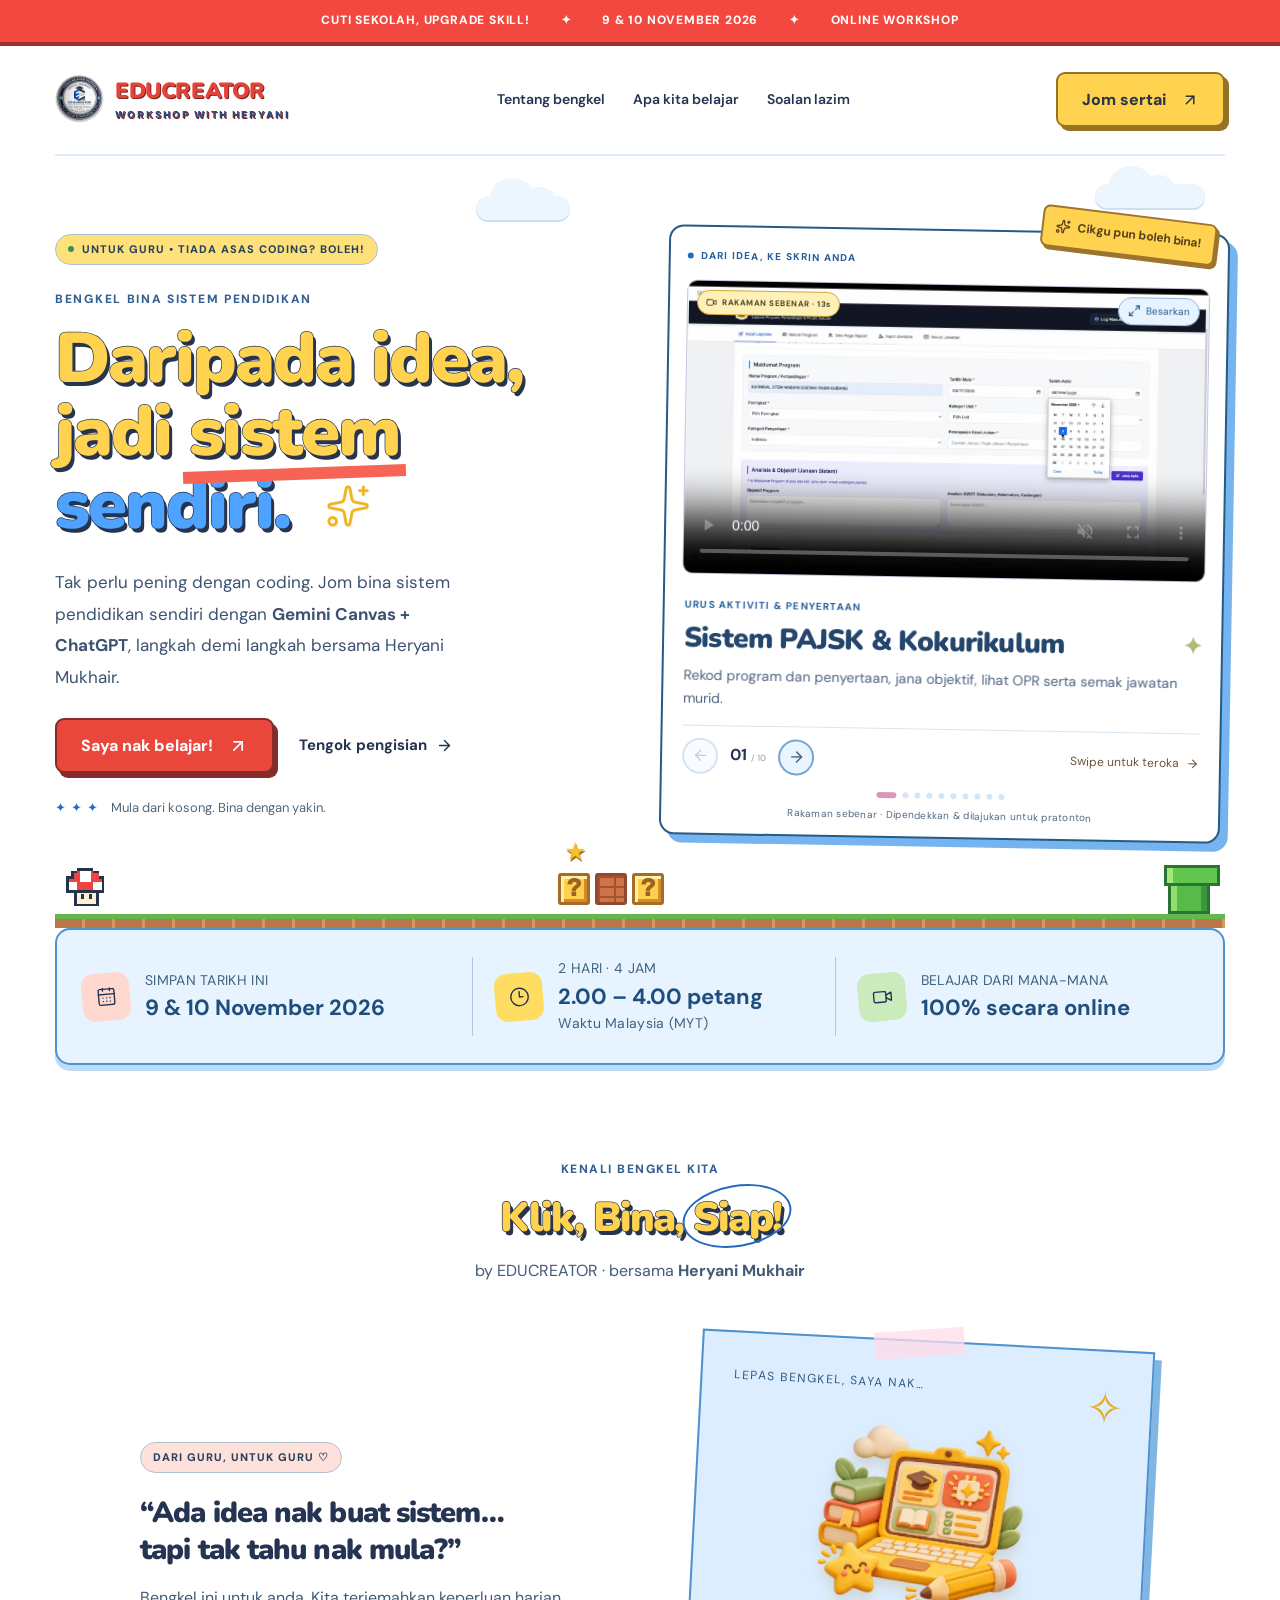
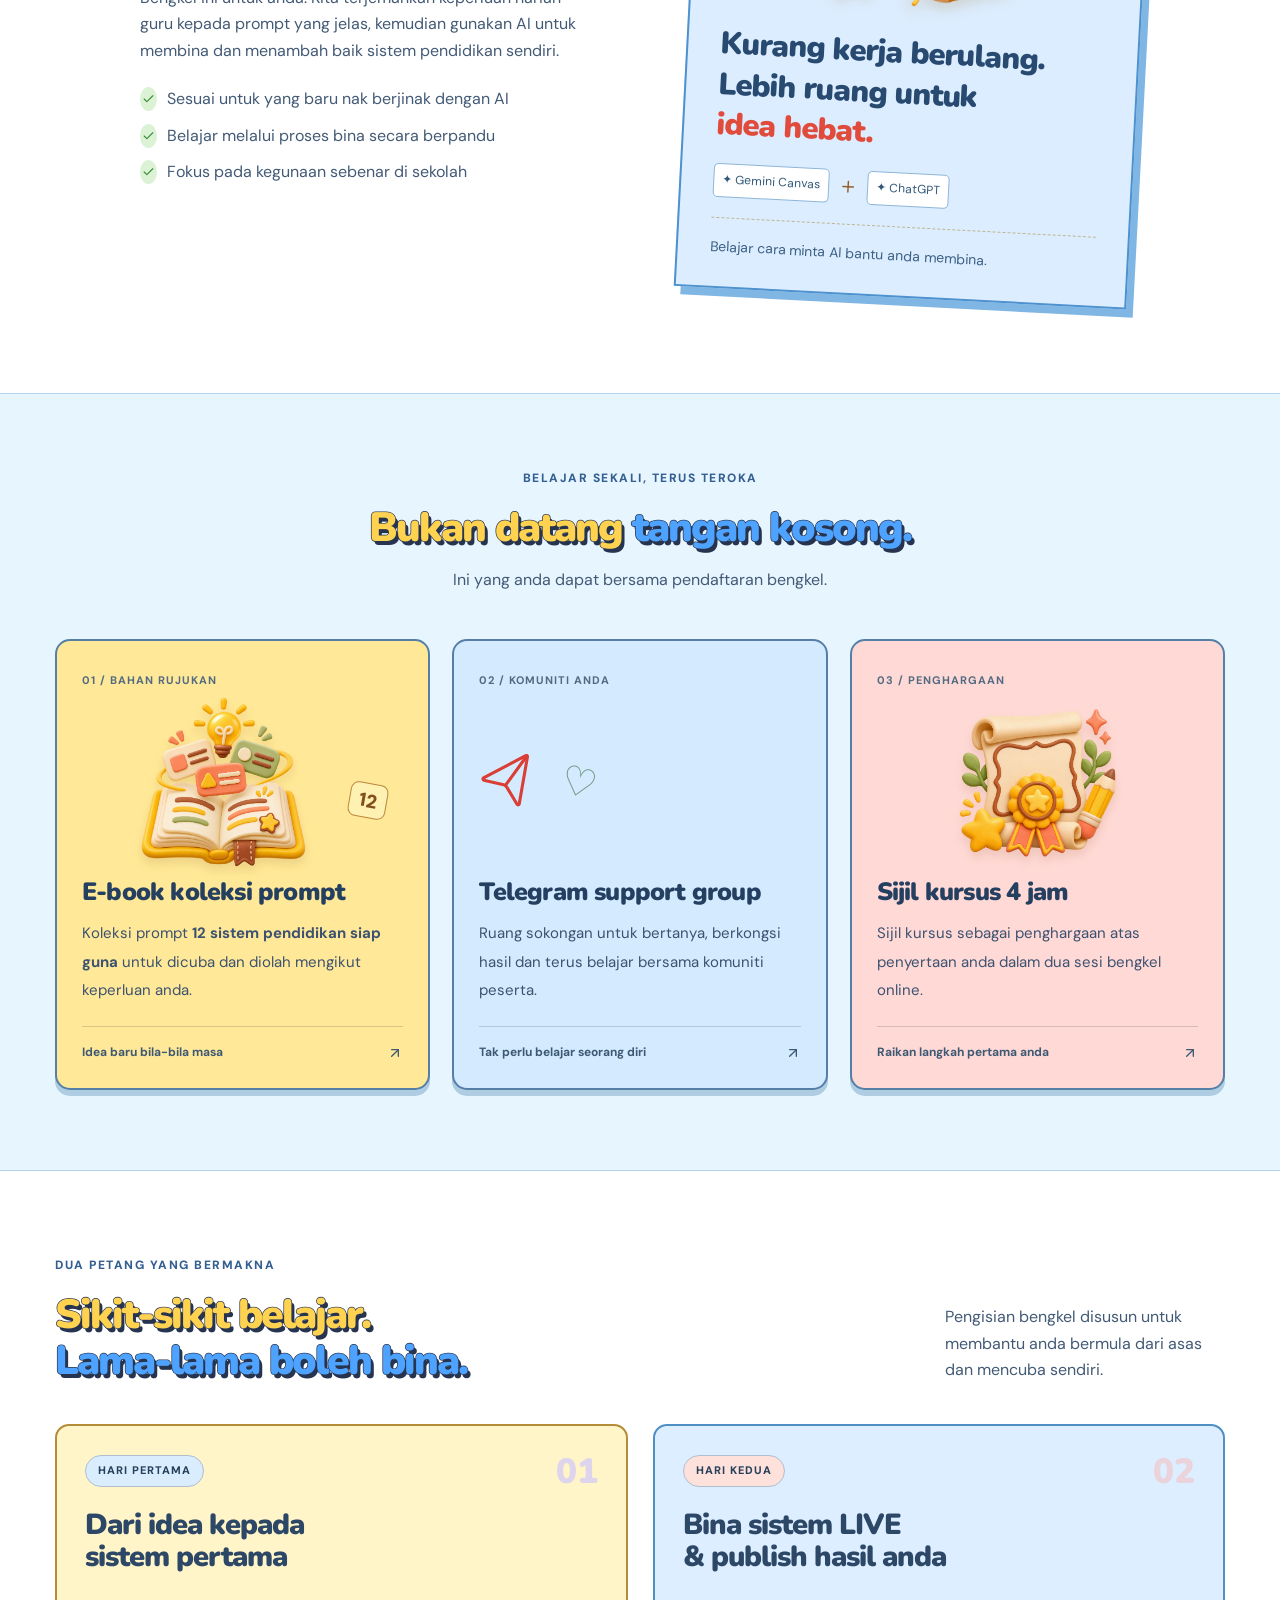
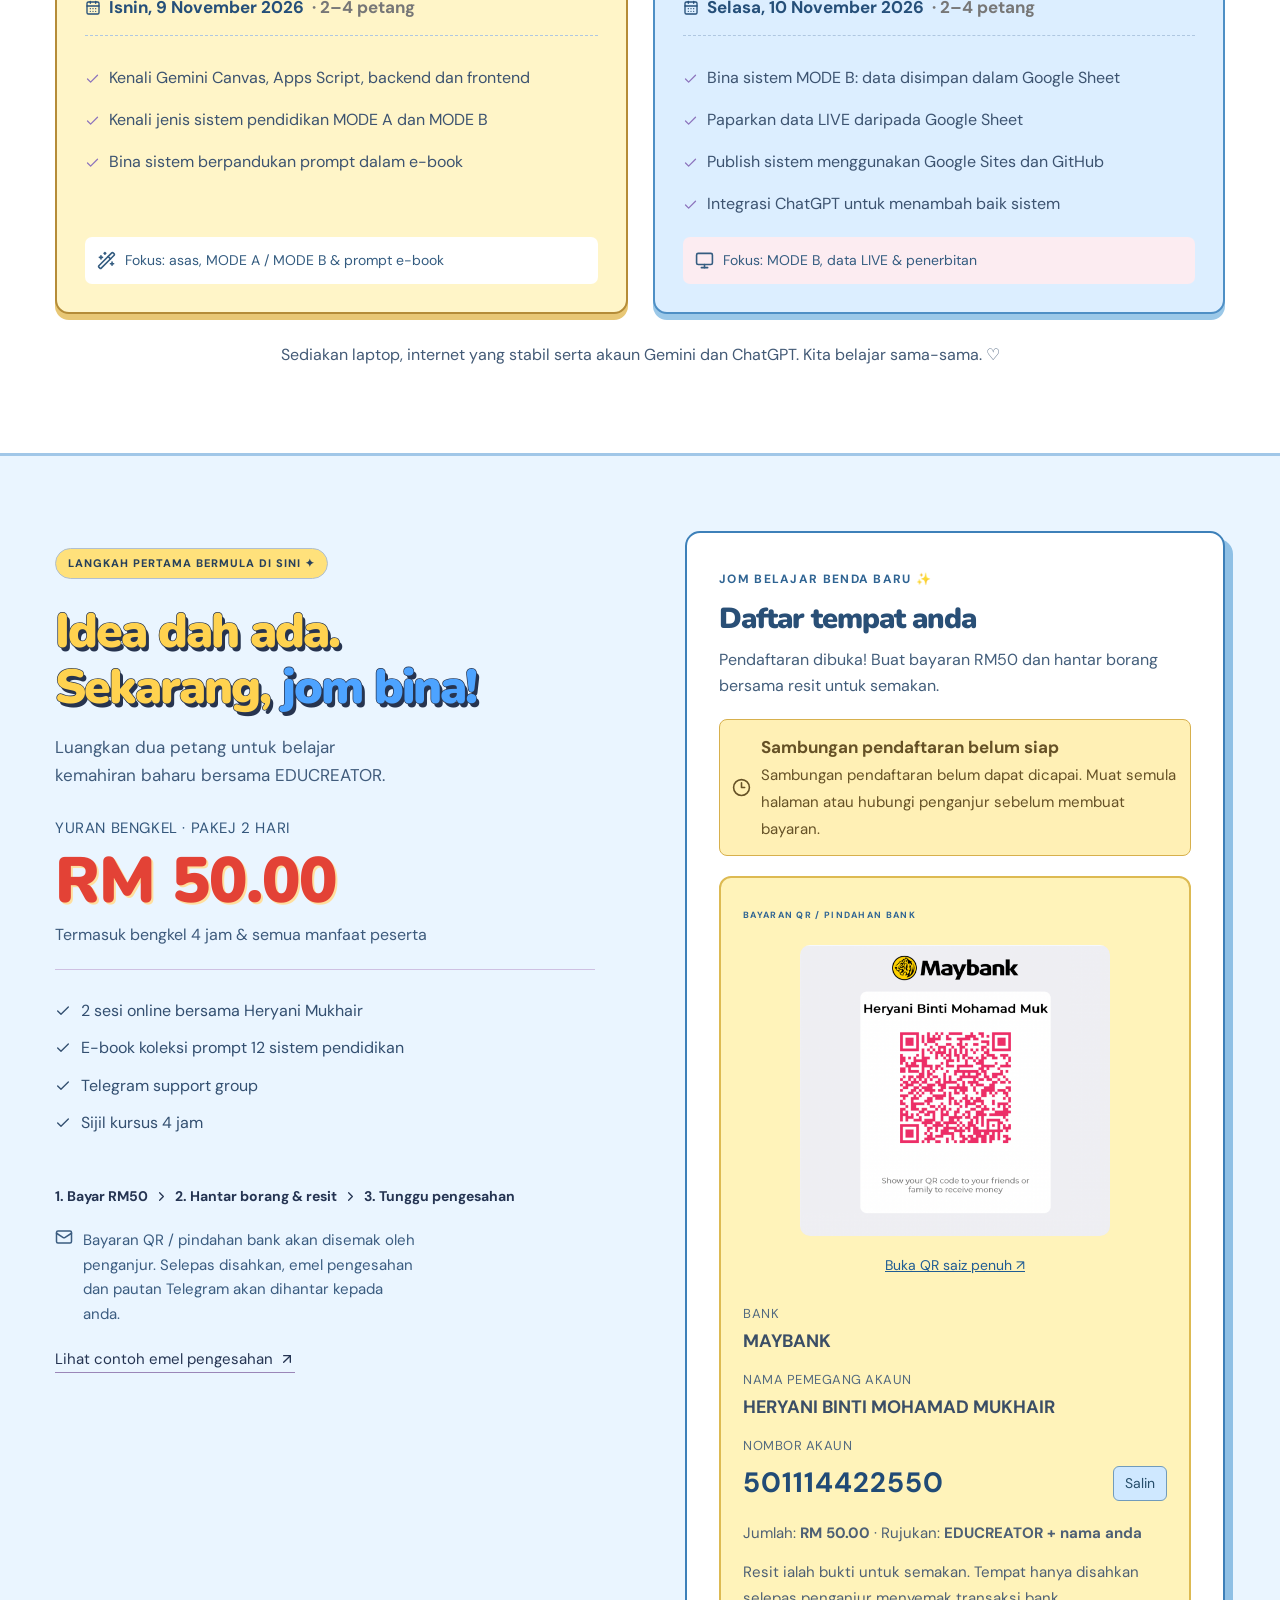
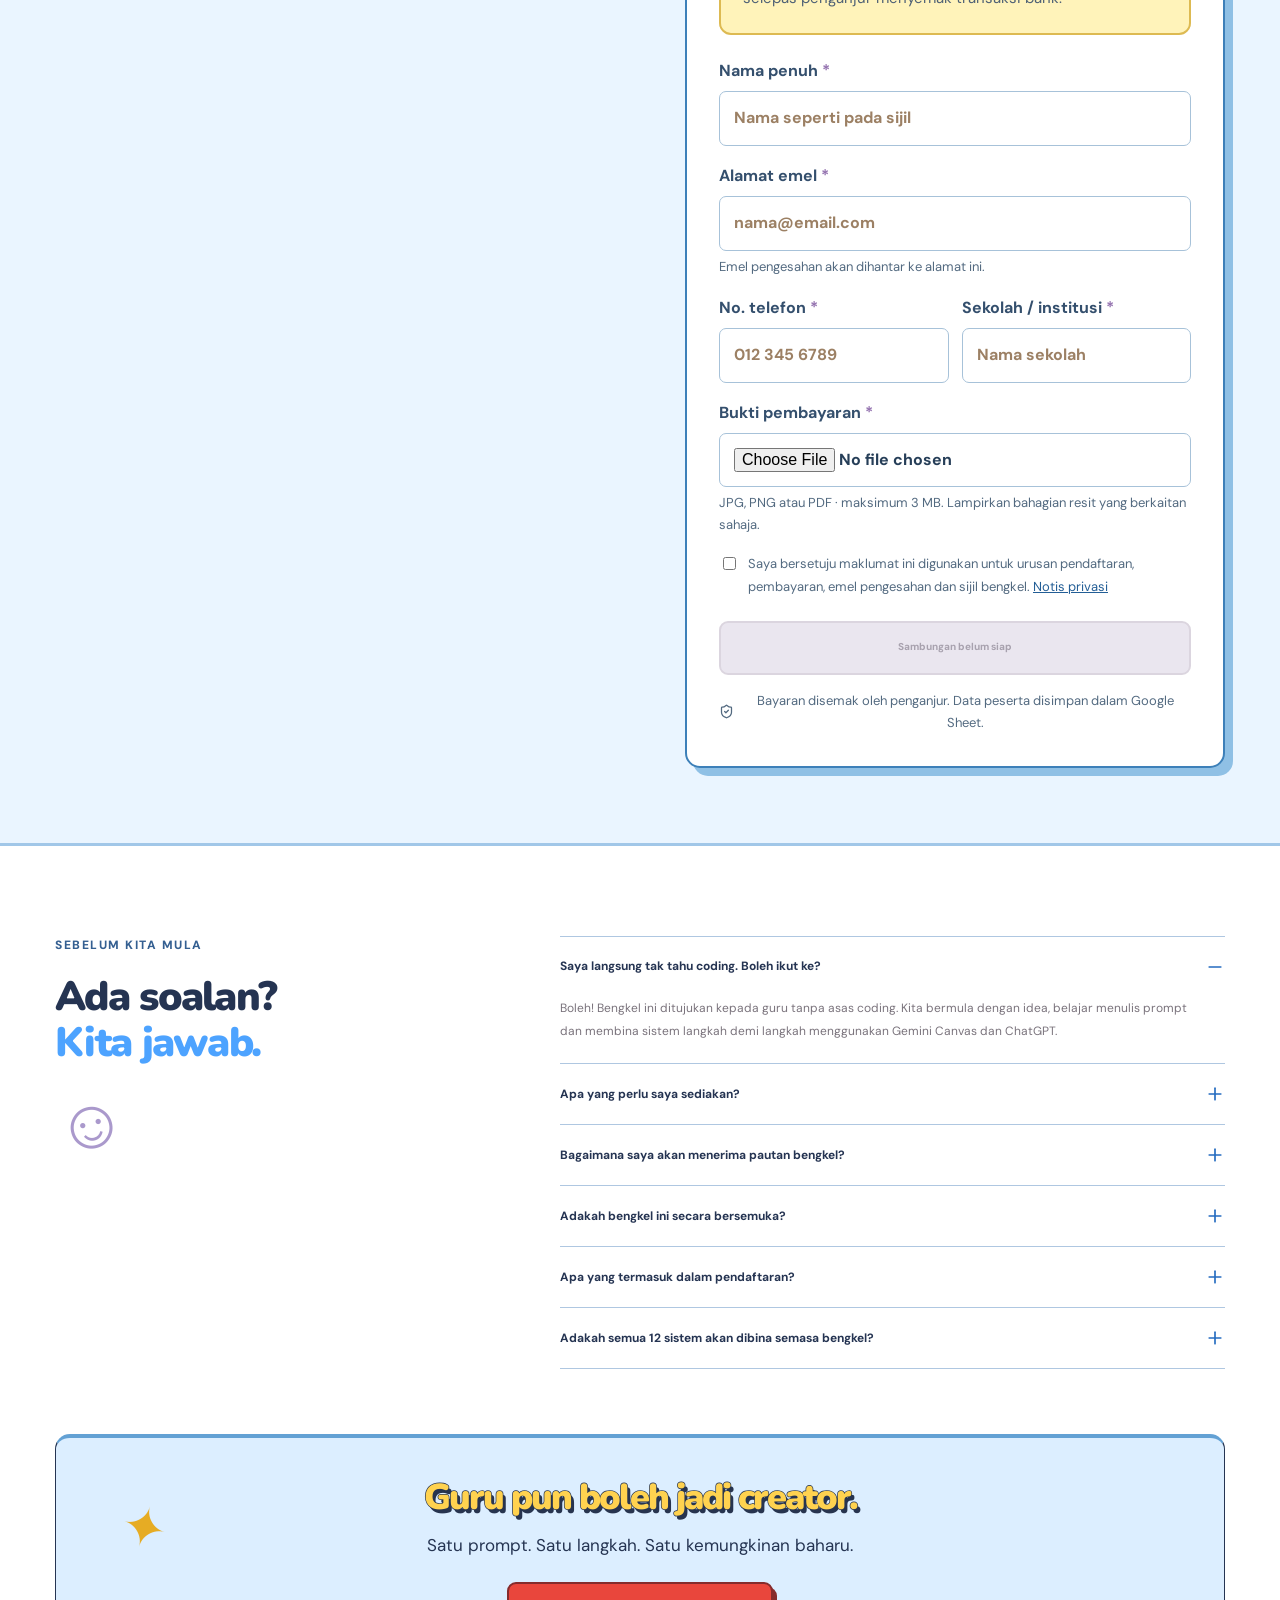
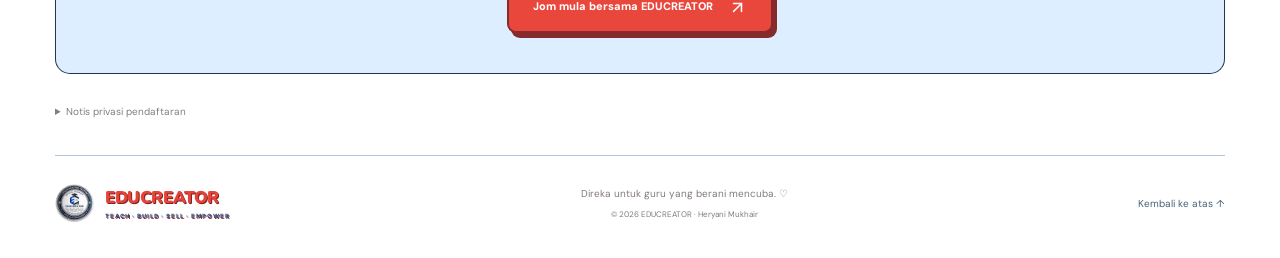
==== commit 2293fccc: "Add files via upload" ====
--- a/index.html
+++ b/index.html
@@ -1,3 +1,3 @@
-<!doctype html><html lang="ms"><head><meta charset="UTF-8"><meta name="viewport" content="width=device-width,initial-scale=1"><meta name="theme-color" content="#ffffff"><meta name="description" content="Bengkel online bina sistem pendidikan untuk guru. 9 &amp; 10 November 2026, 2–4 petang. RM50."><title>EDUCREATOR | Klik, Bina, Siap! bersama Heryani Mukhair</title>  <script type="module" crossorigin src="./assets/index-DnOXyiu3.js"></script>
-  <link rel="stylesheet" crossorigin href="./assets/index-DDO35sYj.css">
+<!doctype html><html lang="ms"><head><meta charset="UTF-8"><meta name="viewport" content="width=device-width,initial-scale=1"><meta name="theme-color" content="#ffffff"><meta name="description" content="Bengkel online bina sistem pendidikan untuk guru. 9 &amp; 10 November 2026, 2–4 petang. RM50."><title>EDUCREATOR | Klik, Bina, Siap! bersama Heryani Mukhair</title>  <script type="module" crossorigin src="./assets/index-DmBFlB_G.js"></script>
+  <link rel="stylesheet" crossorigin href="./assets/index-D8j3Ztp5.css">
 </head><body><div id="root"></div><noscript>Aktifkan JavaScript untuk melihat galeri dan mengisi borang pendaftaran bengkel.</noscript></body></html>
--- a/assets/index-D8j3Ztp5.css
+++ b/assets/index-D8j3Ztp5.css
@@ -0,0 +1 @@
+@import "https://fonts.googleapis.com/css2?family=DM+Sans:wght@400;500;600;700&family=Nunito:wght@400;500;600;700;800;900;1000&display=swap";:root{--ink:#30302f;--purple:#7d63bc;--lavender:#e9e0fa;--pink:#f8dce5;--lime:#e3efae;--mint:#d9eee4;--cream:#fffdf7;--border:#deddd5}*{box-sizing:border-box}html{scroll-behavior:smooth;scroll-padding-top:24px}body{background:var(--cream);color:var(--ink);margin:0;font-family:DM Sans,sans-serif;font-size:15px;line-height:1.65}button,input{font:inherit}button,a,input,summary{-webkit-tap-highlight-color:transparent}a{color:inherit;text-decoration:none}button{cursor:pointer;color:inherit}button:disabled{cursor:not-allowed}a:focus-visible,button:focus-visible,summary:focus-visible{outline:3px solid var(--purple);outline-offset:5px}h1,h2,h3,p{margin:0}h1,h2,h3{letter-spacing:-1.7px;font-family:Nunito,sans-serif;line-height:1.12}h2{font-size:clamp(30px,3.2vw,43px);font-weight:900}h3{font-weight:900}svg{flex-shrink:0}.wrap{width:min(1170px,100% - 88px);margin:auto}.top-ribbon{background:var(--lavender);text-align:center;letter-spacing:1.3px;border-bottom:1px solid #d8cee5;padding:8px 12px;font-size:10px;font-weight:700}.top-ribbon span{padding:0 27px}.nav{justify-content:space-between;align-items:center;gap:25px;height:102px;display:flex}.brand{letter-spacing:-.4px;align-items:center;gap:11px;font-family:Nunito,sans-serif;font-size:22px;font-weight:1000;line-height:1.15;display:flex}.brand small{letter-spacing:2px;margin-top:5px;font-family:DM Sans,sans-serif;font-size:8px;display:block}.logo-crop{border-radius:50%;flex-shrink:0;width:49px;height:49px;display:block;position:relative;overflow:hidden}.logo-crop img{width:121%;max-width:none;height:auto;position:absolute;top:-36.7%;left:-11%}.nav nav{gap:28px;font-size:12px;font-weight:600;display:flex}.nav nav a:hover,.text-link:hover{color:var(--purple)}.btn{border:1.5px solid var(--ink);background:#fff;border-radius:9px;justify-content:center;align-items:center;gap:15px;padding:13px 22px;font-size:13px;font-weight:700;line-height:1.45;transition:transform .2s,box-shadow .2s;display:inline-flex}.btn:hover:not(:disabled){transform:translateY(-3px);box-shadow:3px 5px #30302f}.nav-btn{background:var(--lime);box-shadow:2px 3px 0 var(--ink);padding:11px 18px}.primary{background:var(--purple);color:#fff;border-color:var(--ink);box-shadow:3px 4px 0 var(--ink)}.hero{grid-template-columns:1fr 1fr;align-items:center;gap:65px;padding:45px 0 65px;display:grid}.pill{letter-spacing:1px;border-radius:100px;align-items:center;gap:8px;padding:7px 12px;font-size:9px;font-weight:800;line-height:1.4;display:inline-flex}.lime{background:var(--lime)}.lavender{background:var(--lavender)}.pink{background:var(--pink)}.mint{background:var(--mint)}.dot{background:#708c30;border-radius:100%;width:6px;height:6px}.eyebrow{letter-spacing:1.5px;font-size:10px;font-weight:700;display:block}.hero .eyebrow{letter-spacing:1.7px;margin:25px 0 13px;font-size:10px}h1{letter-spacing:-3.4px;font-size:clamp(48px,5.5vw,72px);font-weight:1000;line-height:1.04;position:relative}.highlight{z-index:0;white-space:nowrap;position:relative}.highlight:after{content:"";background:var(--lime);z-index:-1;height:15px;position:absolute;bottom:4px;left:-6px;right:-6px;transform:rotate(-2deg)}.purple-word{color:var(--purple)}.heading-spark{color:var(--purple);stroke-width:1.5px;margin-left:35px;position:absolute;bottom:13px}.hero-desc{max-width:425px;margin:25px 0;font-size:14px;line-height:1.85}.hero-actions{align-items:center;gap:25px;display:flex}.text-link{align-items:center;gap:9px;font-size:12px;font-weight:700;display:inline-flex}.hero-note{color:#66665f;align-items:center;gap:12px;margin-top:24px;font-size:10px;display:flex}.small-stars{color:var(--purple);letter-spacing:1px;font-size:13px}.hero-art{align-items:center;height:450px;display:flex;position:relative}.art-orbit{background:#f0eaf9 radial-gradient(#c6b7df 1px,#0000 1px) 0 0/17px 17px;border:1px solid #e2d9ef;border-radius:49% 51% 40% 60%;position:absolute;inset:18px -17px -5px;transform:rotate(-10deg)}.browser-card{border:1.5px solid var(--ink);background:#fffefa;border-radius:13px;width:100%;position:relative;overflow:hidden;transform:rotate(-3deg);box-shadow:7px 9px #cbb9eb}.browser-top{border-bottom:1.5px solid var(--ink);background:#fff9f3;justify-content:space-between;align-items:center;padding:12px 14px;font-size:9px;display:flex}.traffic{gap:4px;display:flex}.traffic i{border:1px solid var(--ink);background:#f2b4bc;border-radius:100%;width:7px;height:7px}.traffic i:nth-child(2){background:#efdfa0}.traffic i:nth-child(3){background:#b8d5b4}.mock-body{display:flex}.mock-sidebar{background:#f0e9fb;border-right:1px solid #e0d6ed;flex-direction:column;align-items:center;gap:18px;width:58px;padding:20px 15px;display:flex}.mock-symbol{color:var(--purple);margin-bottom:10px;font-size:31px;font-weight:900;line-height:1;position:relative}.mock-symbol span{font-size:14px;position:absolute;top:-6px;right:-10px}.mock-sidebar i{background:#c5b7df;border-radius:2px;width:17px;height:7px;display:block}.mock-sidebar i:first-of-type{background:var(--purple)}.mock-content{width:calc(100% - 58px);padding:23px 22px}.mock-label{letter-spacing:1px;color:#7e758c;font-size:7px}.mock-content h3{letter-spacing:-1px;margin:5px 0;font-size:27px}.mock-content h3 span{color:#a5b750}.mock-content p{color:#777;font-size:8px}.mock-stats{gap:12px;margin-top:18px;display:flex}.mock-stats>div{border:1px solid #c9c0d1;border-radius:9px;width:50%;padding:12px}.mock-stats b,.mock-stats small{margin-top:5px;font-size:9px;display:block}.mock-stats small{color:#68606c;margin-top:1px;font-size:7px}.mock-report{background:#fff;border:1px solid #dcd9d1;border-radius:8px;margin-top:13px;padding:13px 13px 8px}.mock-report>div:first-child{justify-content:space-between;font-size:8px;font-weight:700;display:flex}.bars{border-bottom:1px solid #eee;align-items:end;gap:13px;height:65px;padding:8px 3px 0;display:flex}.bars i{background:#cbb9eb;border-radius:3px 3px 0 0;flex:1}.bars i:nth-child(2n){background:#d8e7aa}.bars i:nth-child(3n){background:#f1c8d7}.bar-days{color:#999;justify-content:space-between;margin-top:4px;font-size:6px;display:flex}.floating-tag{border:1.5px solid var(--ink);z-index:2;background:var(--lime);box-shadow:2px 3px 0 var(--ink);border-radius:8px;align-items:center;gap:7px;padding:10px 13px;font-size:10px;font-weight:700;display:flex;position:absolute}.tag-top{top:4px;right:-13px;transform:rotate(7deg)}.tag-bottom{background:var(--pink);bottom:0;left:45px;transform:rotate(-4deg)}.prompt-bubble{border:1.5px solid var(--ink);z-index:3;background:#fff;border-radius:11px;align-items:center;gap:12px;padding:14px;display:flex;position:absolute;bottom:58px;left:-40px;transform:rotate(3deg);box-shadow:3px 4px #30302f}.prompt-icon{background:var(--lavender);border-radius:8px;justify-content:center;align-items:center;width:35px;height:35px;display:flex}.prompt-bubble small{letter-spacing:1px;color:#888;font-size:6px;display:block}.prompt-bubble b{font-size:10px}.cursor{fill:var(--purple);stroke:#fff;filter:drop-shadow(1px 1px #30302f);position:absolute;bottom:-20px;right:0}.doodle-star{color:var(--purple);font-size:68px;position:absolute;top:0;left:-35px;transform:rotate(15deg)}.doodle-flower{color:#d6a4ba;font-size:59px;position:absolute;bottom:17px;right:-22px}.event-strip{border:1px solid var(--border);background:#fffefb;border-radius:13px;grid-template-columns:1.15fr 1fr 1fr;gap:25px;padding:25px 27px;display:grid}.event-strip>div{border-right:1px solid var(--border);align-items:center;gap:15px;display:flex}.event-strip>div:last-child{border:0}.strip-icon{border-radius:12px;justify-content:center;align-items:center;width:43px;height:43px;display:flex;transform:rotate(-5deg)}.strip-icon svg{stroke-width:1.6px;width:21px}.event-strip small{letter-spacing:.9px;color:#76736f;font-size:8px;display:block}.event-strip strong{font-size:13px;font-weight:700;line-height:1.8;display:block}.intro-section{padding:95px 0}.section-heading{text-align:center}.section-heading .eyebrow{margin-bottom:16px}.section-heading p{color:#716a77;margin-top:17px;font-size:13px}.hand-circle{display:inline-block;position:relative}.hand-circle:after{content:"";border:2px solid var(--purple);border-radius:50%;position:absolute;inset:-10px -11px -6px;transform:rotate(-10deg)}.intro-grid{grid-template-columns:1fr 1fr;align-items:center;gap:95px;max-width:1000px;margin:55px auto 0;display:grid}.intro-copy h3{letter-spacing:-.9px;margin:22px 0 17px;font-size:28px;line-height:1.25}.intro-copy p{color:#726d74;margin-bottom:22px;font-size:13px}.check-line{align-items:center;gap:10px;margin:10px 0;font-size:12px;display:flex}.check-line svg{background:var(--mint);color:#487d63;border-radius:100%;width:17px;padding:2px}.learning-note{background:#f1edcf;border:1px solid #d9d2ad;padding:40px 34px 29px;position:relative;transform:rotate(3deg);box-shadow:4px 5px #e9e4d3}.tape{background:#e1d0efbb;width:90px;height:27px;position:absolute;top:-12px;left:38%;transform:rotate(-7deg)}.learning-note small{letter-spacing:1.5px;font-size:8px}.learning-note h3{letter-spacing:-1px;margin:19px 0;font-size:32px;line-height:1.3}.learning-note em{color:var(--purple);font-style:normal}.learning-note p{border-top:1px dashed #bfb68f;margin-top:20px;padding-top:17px;font-size:10px}.note-doodle{color:#9f9164;font-size:45px;position:absolute;top:20px;right:26px}.note-tools{align-items:center;gap:10px;display:flex}.note-tools span{background:#fffdf4;border:1px solid #d5cda7;border-radius:5px;padding:6px 8px;font-size:9px}.bonus-section{background:#f5f1fa;border-top:1px solid #e7e0ed;border-bottom:1px solid #e7e0ed;padding:75px 0 80px}.benefits{grid-template-columns:repeat(3,1fr);gap:22px;margin-top:45px;display:grid}.benefit{border:1.3px solid var(--ink);border-radius:16px;padding:25px;position:relative}.benefit-number{letter-spacing:1px;font-size:8px;font-weight:700}.benefit-art{color:#47434f;align-items:center;height:105px;display:flex;position:relative}.benefit-art svg{stroke-width:1.3px;transform:rotate(-9deg)}.book-art>span{border:1px solid var(--ink);background:#fffef9;border-radius:8px;padding:1px 9px;font-size:19px;font-weight:900;position:relative;top:18px;left:-16px;transform:rotate(10deg)}.art-heart{color:#759b87;margin-left:25px;font-size:40px;transform:rotate(15deg)}.art-star{color:#b98097;margin-left:24px;font-size:37px}.benefit h3{letter-spacing:-.8px;margin-bottom:13px;font-size:23px}.benefit p{color:#5c5761;min-height:92px;font-size:12px;line-height:1.9}.benefit-label{border-top:1px solid #30302f30;justify-content:space-between;align-items:center;margin-top:15px;padding-top:16px;font-size:9px;font-weight:700;display:flex}.agenda-section{padding:85px 0}.agenda-header{justify-content:space-between;align-items:end;gap:60px;display:flex}.agenda-header .eyebrow{margin-bottom:16px}.agenda-header p{color:#716a77;max-width:280px;font-size:12px}.agenda-grid{grid-template-columns:1fr 1fr;gap:25px;margin-top:40px;display:grid}.day-card{border:1px solid var(--border);background:#fff;border-radius:15px;padding:28px}.day-top{justify-content:space-between;align-items:center;display:flex}.day-top>span:last-child{color:#ded5ed;font-family:Nunito,sans-serif;font-size:35px;font-weight:1000;line-height:1}.second .day-top>span:last-child{color:#ebd3db}.day-card h3{letter-spacing:-1px;margin:20px 0;font-size:29px}.day-date{flex-wrap:wrap;align-items:center;gap:8px;font-size:10px;font-weight:600;display:flex}.day-date>span{color:#777}.day-card ul{border-top:1px dashed var(--border);margin:13px 0 0;padding:15px 0 18px;font-size:12px;list-style:none}.day-card li{align-items:center;gap:9px;margin-top:13px;display:flex}.day-card li svg{color:#8d74bd;width:15px}.day-result{background:#f1ecf9;border-radius:7px;align-items:center;gap:9px;padding:12px;font-size:10px;display:flex}.second .day-result{background:#fcecf1}.agenda-foot{text-align:center;color:#79716f;margin-top:28px;font-size:11px}.registration-section{background:#e9e1f5;border-top:1px solid #d8cde9;border-bottom:1px solid #d8cde9;padding:75px 0}.registration-grid{grid-template-columns:1fr 1fr;align-items:start;gap:90px;display:grid}.registration-copy{padding-top:17px}.registration-copy h2{letter-spacing:-2px;margin:25px 0 18px;font-size:50px;line-height:1.15}.registration-copy h2 span{color:var(--purple)}.registration-copy>p{max-width:345px;font-size:13px}.price-block{border-bottom:1px solid #cfc0e2;padding:27px 0 21px}.price-block>*{display:block}.price-block small{letter-spacing:1.2px;font-size:8px}.price-block strong{letter-spacing:-1px;font-family:Nunito,sans-serif;font-size:46px;font-weight:1000;line-height:1.4}.price-block strong.price-pending{margin:7px 0;font-size:30px}.price-block>span{color:#7b7088;font-size:10px}.package-list{padding:5px 0;font-size:12px;list-style:none}.package-list li{align-items:center;gap:10px;margin:11px 0;display:flex}.package-list svg{width:16px}.steps{align-items:center;gap:6px;padding-top:19px;font-size:9px;font-weight:700;display:flex}.confirmation-note{color:#746683;gap:10px;margin-top:18px;display:flex;max-width:360px!important;font-size:10px!important}.preview-link{background:0 0;border:0;border-bottom:1px solid #9b86b8;align-items:center;gap:6px;margin-top:20px;padding:0;font-size:11px;display:flex}.registration-card{background:var(--cream);border:1.5px solid var(--ink);border-radius:17px;padding:32px;box-shadow:6px 7px #cbb9e0}.form-kicker{letter-spacing:1.3px;color:#89759e;font-size:8px;font-weight:700}.registration-card h3{letter-spacing:-1px;margin:12px 0 11px;font-size:29px}.form-notice{background:#f7f0d7;border:1px solid #e8dcaf;border-radius:8px;align-items:center;gap:10px;margin:19px 0;padding:12px;font-size:10px;line-height:1.6;display:flex}.form-notice b{display:block}.registration-card form{margin-top:23px}form>label,.form-row label{margin-top:17px;font-size:10px;font-weight:700;display:block}label>span:not(.consent span){color:#9270ae}input:not([type=checkbox]){width:100%;color:var(--ink);background:#fff;border:1px solid #ddd8d4;border-radius:7px;outline:none;margin-top:7px;padding:11px 12px;font-size:11px;display:block}input:focus{border-color:var(--purple);box-shadow:0 0 0 3px #eae1fb}label>small{color:#8b818d;margin-top:5px;font-size:8px;font-weight:400;display:block}.form-row{grid-template-columns:1fr 1fr;gap:13px;display:grid}.honeypot{position:absolute;left:-9999px}.consent{align-items:flex-start;gap:9px;line-height:1.8;font-size:9px!important;font-weight:400!important;display:flex!important}.consent input{accent-color:var(--purple);flex-shrink:0;margin-top:4px}.consent a{text-decoration:underline}.submit-btn{width:100%;margin-top:23px;padding:15px 12px;font-size:12px}.submit-btn:disabled{box-shadow:none;color:#70657a;background:#ddd7e6;border-color:#c4baca;font-size:10px}.secure-note{color:#837a87;justify-content:center;align-items:center;gap:6px;margin-top:15px;font-size:8px;display:flex}.form-error{color:#a2334a;background:#ffedee;border-radius:6px;margin-top:15px;padding:12px;font-size:12px}.faq-section{grid-template-columns:1fr 1.6fr;gap:90px;padding:90px 0 65px;display:grid}.faq-section .eyebrow{margin-bottom:18px}.faq-doodle{color:#a9c;width:70px;margin-top:25px;font-size:70px;line-height:1;display:block;transform:rotate(-15deg)}.faqs article{border-bottom:1px solid var(--border)}.faqs article:first-child{border-top:1px solid var(--border)}.faqs button{text-align:left;background:0 0;border:0;justify-content:space-between;align-items:center;gap:20px;width:100%;padding:20px 0;font-size:12px;font-weight:700;display:flex}.faqs button svg{color:var(--purple)}.faqs p{color:#7a737c;max-width:95%;padding-bottom:21px;font-size:12px;line-height:1.9}.closing{background:var(--lime);border:1.3px solid var(--ink);text-align:center;border-radius:15px;margin-bottom:30px;padding:40px 20px;position:relative}.closing>span{color:#8c9c50;font-size:55px;position:absolute;top:45px;left:65px;transform:rotate(15deg)}.closing h2{font-size:36px}.closing p{margin:12px 0 23px;font-size:12px}.closing .btn{font-size:11px}.privacy{color:#847c86;margin-top:25px;font-size:10px}.privacy summary{cursor:pointer}.privacy p{max-width:850px;padding-top:12px;line-height:1.9}.footer{border-top:1px solid var(--border);justify-content:space-between;align-items:center;gap:20px;margin-top:35px;padding:28px 0 35px;display:flex}.footer .brand{font-size:17px}.footer .logo-crop{width:39px;height:39px}.footer .brand small{letter-spacing:1px;font-size:6px}.footer p{color:#827983;text-align:center;font-size:10px}.footer p small{margin-top:6px;font-size:8px;display:block}.footer>a:last-child{font-size:10px}.email-dialog{color:var(--ink);border:1.5px solid var(--ink);background:var(--cream);border-radius:18px;width:min(550px,100% - 32px);max-height:90vh;padding:35px;position:fixed;box-shadow:8px 10px #b8a6d0}.email-dialog::backdrop{-webkit-backdrop-filter:blur(3px);backdrop-filter:blur(3px);background:#29213688}.email-dialog .close{background:0 0;border:0;padding:5px;display:flex;position:absolute;top:10px;right:10px}.email-dialog .pill{margin:5px 10px 25px 0;font-size:7px}.email-dialog>svg{color:var(--purple);margin-bottom:20px;display:block}.email-dialog h3{margin-bottom:20px;font-size:27px}.email-dialog p{margin-bottom:20px;font-size:12px}.email-details{background:var(--lavender);border-radius:10px;flex-direction:column;margin-bottom:20px;padding:17px;font-size:12px;display:flex}.email-sample-button{background:var(--mint);border-radius:8px;align-items:center;gap:10px;margin-bottom:20px;padding:13px;font-size:12px;display:flex}.email-dialog .muted{color:#887d8f;font-size:10px}.receipt{text-align:center;padding:20px 0}.receipt-icon{background:var(--mint);border-radius:100%;justify-content:center;align-items:center;width:65px;height:65px;margin:auto;display:flex}.receipt p{margin:20px 0;font-size:12px}.receipt .btn{margin:10px auto;display:flex}.receipt .text-link{margin-top:20px}.spin{animation:1s linear infinite spin}@keyframes spin{to{transform:rotate(360deg)}}@media (width>=1450px){.wrap{max-width:1220px}.hero{padding-top:65px;padding-bottom:85px}.hero-art{height:470px}}@media (width<=1000px){.wrap{width:calc(100% - 50px)}.hero{gap:40px}h1{font-size:58px}.nav nav{gap:16px;font-size:10px}.hero-art{height:410px}.prompt-bubble{left:-20px}.mock-content{padding:17px}.intro-grid{gap:50px}.registration-grid{gap:45px}.registration-card{padding:25px}.event-strip{gap:15px;padding:23px 20px}.event-strip>div{gap:10px}.event-strip strong{font-size:11px}.faq-section{gap:40px}.benefit{padding:20px}.benefit h3{font-size:21px}.registration-copy h2{font-size:43px}.day-date{font-size:9px}}@media (width<=760px){.wrap{width:calc(100% - 36px)}.top-ribbon{letter-spacing:.6px;font-size:8px}.top-ribbon span{padding:0 8px}.nav{gap:10px;height:84px}.nav nav{display:none}.brand{font-size:18px}.brand small{letter-spacing:1.5px;font-size:6px}.logo-crop{width:40px;height:40px}.nav-btn{gap:8px;padding:9px 13px;font-size:11px}.hero{grid-template-columns:1fr;gap:40px;padding-top:22px;padding-bottom:38px}.hero-copy{max-width:530px}.hero .pill{font-size:8px}h1{letter-spacing:-3px;font-size:60px}.hero .eyebrow{margin-top:22px;font-size:9px}.hero-desc{margin:22px 0;font-size:13px}.hero-actions{gap:20px}.hero-note{margin-top:20px}.hero-art{width:calc(100% - 25px);max-width:450px;height:400px;margin:10px auto 15px}.browser-card{margin:auto}.mock-content{padding:20px}.doodle-star{font-size:52px;left:-20px}.tag-top{font-size:9px;top:0;right:0}.doodle-flower{font-size:47px;right:-10px}.prompt-bubble{padding:12px;bottom:45px;left:-10px}.prompt-bubble b{font-size:9px}.tag-bottom{bottom:-5px;left:50px}.art-orbit{inset:10px -9px 0}.event-strip{grid-template-columns:1fr;gap:0;padding:10px 20px}.event-strip>div{border-right:0;border-bottom:1px solid var(--border);gap:15px;padding:17px 0}.event-strip strong{font-size:13px}.event-strip p>small:last-child:not(:first-child){font-size:7px}.intro-section{padding:65px 0}.section-heading .eyebrow{font-size:9px}.section-heading p{font-size:12px}.intro-grid{grid-template-columns:1fr;gap:40px;margin-top:40px}.intro-copy h3{font-size:27px}.learning-note{width:calc(100% - 14px);max-width:420px;margin:auto;transform:rotate(2deg)}.learning-note h3{font-size:31px}.bonus-section{padding:60px 0}.benefits{grid-template-columns:1fr;gap:18px;margin-top:30px}.benefit{padding:25px}.benefit-art{height:90px}.benefit p{max-width:430px;min-height:0;font-size:13px}.benefit h3{font-size:26px}.benefit-number{font-size:9px}.benefit-label{font-size:10px}.agenda-section{padding:65px 0}.agenda-header{display:block}.agenda-header p{max-width:100%;margin-top:18px}.agenda-grid{grid-template-columns:1fr;gap:18px;margin-top:28px}.day-card{padding:24px}.day-date{font-size:10px}.day-card ul{font-size:11px}.agenda-foot{font-size:10px}.registration-section{padding:45px 0 55px}.registration-grid{grid-template-columns:1fr;gap:30px}.registration-copy h2{font-size:47px}.registration-copy>p{max-width:100%}.price-block strong.price-pending{font-size:29px}.price-block{padding-top:23px}.confirmation-note{max-width:100%!important}.registration-card{padding:25px 22px}.registration-card h3{font-size:30px}.form-row{grid-template-columns:1fr;gap:0}.registration-card form>label,.form-row label{margin-top:20px;font-size:12px}input:not([type=checkbox]){padding:12px;font-size:16px}.consent{font-size:10px!important}.secure-note{font-size:8px}.submit-btn{font-size:13px}.form-notice{font-size:11px}.faq-section{grid-template-columns:1fr;gap:25px;padding:65px 0 45px}.faq-doodle,.faq-section h2 br{display:none}.faqs button{font-size:12px}.closing{padding:35px 20px}.closing h2{max-width:260px;margin:auto;font-size:29px}.closing>span{font-size:28px;top:15px;left:15px}.closing p{font-size:11px}.closing .btn{gap:10px;padding:12px;font-size:10px}.footer{flex-wrap:wrap;justify-content:center;gap:22px;padding-bottom:25px}.footer p{order:3;width:100%}.footer>a:last-child{font-size:9px}.email-dialog{padding:29px 22px}.email-dialog h3{font-size:25px}}@media (prefers-reduced-motion:reduce){html{scroll-behavior:auto}*,:before,:after{transition:none!important;animation:none!important}}.bank-panel{background:#f5f0fc;border:1px solid #dbcee7;border-radius:10px;margin:20px 0;padding:17px}.bank-panel>.form-kicker{font-size:9px}.payment-qr{border-radius:8px;width:100%;max-width:210px;height:auto;margin:18px auto;display:block}.qr-placeholder{text-align:center;color:#776288;background:#fffdf8;border:1px dashed #bba8d1;border-radius:9px;flex-direction:column;align-items:center;gap:9px;margin:15px 0;padding:24px 13px;font-size:11px;display:flex}.qr-placeholder span{font-size:9px}.bank-detail{flex-direction:column;gap:3px;display:flex}.bank-detail>small{letter-spacing:.8px;color:#897b92;margin-top:11px;font-size:8px}.bank-detail b{font-size:12px}.account-number{justify-content:space-between;align-items:center;gap:8px;display:flex}.account-number strong{word-break:break-all;-webkit-user-select:all;user-select:all;font-size:17px}.account-number button{background:#fff;border:1px solid #a68cbc;border-radius:6px;padding:5px 11px;font-size:10px}.account-number button:disabled{opacity:.45}.bank-panel p{margin-top:14px;font-size:9px;line-height:1.8}.secure-note{text-align:center;line-height:1.7}.steps{flex-wrap:wrap}.hero{gap:48px;padding-top:36px;padding-bottom:48px}.systems-showcase{border:1.5px solid var(--ink);background:#fffefa;border-radius:19px;min-width:0;margin-top:15px;padding:19px 17px 12px;position:relative;transform:rotate(1deg);box-shadow:7px 8px #d1c0ed}.showcase-sticker{background:var(--lime);border:1.3px solid var(--ink);box-shadow:2px 3px 0 var(--ink);z-index:2;border-radius:7px;align-items:center;gap:7px;padding:9px 12px;font-size:10px;font-weight:700;display:flex;position:absolute;top:-20px;right:12px;transform:rotate(6deg)}.showcase-label{letter-spacing:1.2px;align-items:center;gap:7px;margin:2px 0 15px;font-size:8px;font-weight:700;display:flex}.showcase-live{background:var(--purple);border-radius:100%;width:6px;height:6px}.showcase-track{scroll-snap-type:x mandatory;scrollbar-width:none;overscroll-behavior-x:contain;border-radius:10px;display:flex;overflow-x:auto;transform:translateZ(0)}.showcase-track::-webkit-scrollbar{display:none}.showcase-slide{scroll-snap-align:start;scroll-snap-stop:always;flex:0 0 100%;min-width:0}.showcase-media{aspect-ratio:1.48;background:#eee7f8;border:1px solid #cec3db;border-radius:10px;position:relative;overflow:hidden}.showcase-media video{object-fit:contain;background:#282132;width:100%;height:100%}.demo-screen{color:#352f40;background:#fffdf9;height:100%;font-family:DM Sans,sans-serif;position:relative;overflow:hidden;container-type:inline-size}.demo-toolbar{background:#f7f2fa;border-bottom:1px solid #e4daec;justify-content:space-between;align-items:center;height:28px;padding:0 12px;display:flex}.demo-toolbar>span{gap:4px;display:flex}.demo-toolbar i{background:#dac7e9;border-radius:100%;width:5px;height:5px}.demo-toolbar i:first-child{background:#e9b0c4}.demo-toolbar i:nth-child(2){background:#d7dfa5}.demo-toolbar small{letter-spacing:.4px;color:#9883a5;font-size:7px}.demo-toolbar svg{color:var(--demo-accent)}.demo-app{height:calc(100% - 28px);display:flex}.demo-app aside{background:var(--demo-tint);width:42px;color:var(--demo-accent);border-right:1px solid #e2dae6;flex-direction:column;align-items:center;gap:18px;padding:15px 0;display:flex}.demo-app-logo{margin-bottom:4px;font-family:Nunito,sans-serif;font-size:29px;font-weight:1000;line-height:1;position:relative}.demo-app-logo span{font-size:10px;position:absolute;top:0;right:-8px}.demo-app aside>i{background:var(--demo-accent);opacity:.4;border-radius:3px;width:13px;height:5px}.demo-main{width:calc(100% - 42px);padding:16px 18px 10px;overflow:hidden}.demo-greeting{justify-content:space-between;align-items:center;display:flex}.demo-greeting small{letter-spacing:1px;color:#a19aa5;font-size:6px}.demo-greeting h4{letter-spacing:-.5px;margin:5px 0 0;font-family:Nunito,sans-serif;font-size:16px;font-weight:900;line-height:1.2}.demo-avatar{background:var(--demo-tint);width:26px;height:26px;color:var(--demo-accent);border-radius:100%;justify-content:center;align-items:center;font-size:11px;font-weight:700;display:flex}.demo-statrow{grid-template-columns:1.5fr 1fr;gap:10px;margin-top:13px;display:grid}.demo-stat{background:var(--demo-tint);border:1px solid #00000010;border-radius:8px;flex-direction:column;padding:11px 13px;display:flex}.demo-stat>small{color:#8d7d99;font-size:7px}.demo-stat>strong{color:var(--demo-accent);font-family:Nunito,sans-serif;font-size:23px;font-weight:1000;line-height:1.3}.demo-stat>span{align-items:center;gap:4px;margin-top:3px;font-size:6px;display:flex}.demo-stat>span i{background:var(--demo-accent);border-radius:100%;width:4px;height:4px;display:inline-block}.demo-stat.little{background:#fff6df;justify-content:center;padding-left:35px;position:relative}.demo-stat.little svg{color:#a49458;width:18px;position:absolute;top:21px;left:9px}.demo-stat.little small{color:#8c825e;font-size:7px}.demo-stat.little b{white-space:nowrap;margin-top:3px;font-size:10px}.demo-chart,.demo-calendar,.demo-tasklist,.demo-document{background:#fff;border:1px solid #e5dfe8;border-radius:8px;margin-top:12px;padding:12px}.demo-section-title{justify-content:space-between;font-size:7px;font-weight:700;display:flex}.demo-chart-bars{border-bottom:1px solid #eee;align-items:flex-end;gap:12px;height:80px;padding:10px 3px 0;display:flex}.demo-chart-bars i{height:var(--bar-height);background:var(--demo-accent);opacity:.6;transform-origin:bottom;border-radius:3px 3px 0 0;flex:1}.demo-chart-bars i:nth-child(2n){opacity:1;background:#c5d998}.demo-chart-bars i:nth-child(3n){opacity:1;background:#edbdcf}.demo-running .demo-chart-bars i{animation:4s ease-in-out infinite demoBar;animation-delay:var(--bar-delay)}.demo-axis{letter-spacing:.6px;color:#b3a6b8;justify-content:space-between;margin-top:5px;font-size:5px;display:flex}.demo-bottom{justify-content:space-between;align-items:center;margin-top:9px;display:flex}.demo-bottom>span{letter-spacing:1px;color:#a295aa;font-size:5px}.demo-bottom small{color:var(--demo-accent);align-items:center;gap:4px;font-size:5px;display:flex}.demo-pointer{fill:var(--demo-accent);stroke:#fff;filter:drop-shadow(1px 2px #47395055);opacity:0;position:absolute;bottom:32px;right:45px}.demo-running .demo-pointer{animation:5s ease-in-out infinite demoPointer}.showcase-open{border:1px solid var(--ink);white-space:nowrap;background:#fffdf7f5;border-radius:100px;align-items:center;gap:9px;padding:7px 12px 7px 7px;font-size:9px;font-weight:700;display:flex;position:absolute;bottom:14px;left:50%;transform:translate(-50%);box-shadow:2px 3px #302737}.showcase-open>span{background:var(--ink);color:#fff;border-radius:100%;justify-content:center;align-items:center;width:25px;height:25px;display:flex}.showcase-open:hover{background:var(--lime)}.showcase-caption{padding:16px 3px 4px}.showcase-caption>span{letter-spacing:1.2px;color:var(--purple);font-size:7px;font-weight:700}.showcase-caption h3{letter-spacing:-.8px;justify-content:space-between;align-items:center;margin:6px 0 8px;font-size:25px;display:flex}.showcase-caption h3>span{color:#aebd74;font-size:23px}.showcase-controls{border-top:1px solid #e9e1ed;justify-content:space-between;align-items:center;margin:9px 3px 0;padding-top:12px;display:flex}.showcase-controls>div{align-items:center;gap:12px;display:flex}.showcase-controls button{background:#fff;border:1px solid #cec2d9;border-radius:100%;justify-content:center;align-items:center;width:30px;height:30px;display:flex}.showcase-controls button:disabled{opacity:.3}.showcase-controls>div>span{font-variant-numeric:tabular-nums;font-size:12px;font-weight:700}.showcase-controls i{color:#a296aa;font-size:9px;font-style:normal;font-weight:400}.showcase-controls>small{color:#9a88aa;align-items:center;gap:7px;font-size:9px;display:flex}.showcase-dots{justify-content:center;gap:6px;padding:15px 0 6px;display:flex}.showcase-dots button{background:#dfd5e8;border:0;border-radius:10px;width:6px;height:6px;padding:0;transition:width .2s}.showcase-dots button.selected{background:var(--purple);width:20px}.showcase-disclaimer{text-align:center;color:#a89aaf;letter-spacing:.25px;margin:2px 0 0;font-size:6px}.demo-rewards{flex-direction:column;gap:6px;margin-top:12px;display:flex}.demo-rewards>div{background:#fffcf5;border:1px solid #ecdae7;border-radius:7px;align-items:center;gap:9px;padding:8px;display:flex}.reward-avatar{background:var(--demo-tint);border-radius:100%;justify-content:center;align-items:center;width:32px;height:32px;font-size:22px;display:flex}.demo-rewards>div>span:nth-child(2){flex:1}.demo-rewards b{font-size:8px;display:block}.demo-rewards small{color:#d3af5b;gap:2px;margin-top:3px;display:flex}.demo-rewards>div>strong{color:var(--demo-accent);padding-right:8px;font-family:Nunito,sans-serif;font-size:22px;font-weight:1000}.demo-running .demo-rewards svg{animation:3s ease-in-out infinite demoTwinkle}.demo-tasklist{padding:4px 10px}.demo-tasklist>div{border-bottom:1px solid #f2edf3;align-items:center;gap:7px;padding:13px 0;display:flex}.demo-tasklist>div:last-child{border:0}.task-check{background:var(--demo-tint);width:18px;height:18px;color:var(--demo-accent);border-radius:5px;justify-content:center;align-items:center;display:flex}.demo-tasklist b{flex:1;font-size:7px}.demo-tasklist>div>span:last-child{border-radius:20px;padding:3px 6px;font-size:5px}.task-done{color:#67934e;background:#e7f2df}.task-wait{color:#a48c5c;background:#fff1d7}.demo-running .task-check{animation:4s ease-in-out infinite demoTwinkle}.demo-calendar-grid{grid-template-columns:repeat(7,1fr);gap:4px;margin-top:9px;display:grid}.demo-calendar-grid span{color:#897a94;background:#faf7fc;border-radius:5px;justify-content:center;align-items:center;height:25px;font-size:8px;display:flex}.demo-calendar-grid .calendar-highlight{background:var(--demo-tint);color:var(--demo-accent);border:1px solid var(--demo-accent);font-weight:700}.demo-running .calendar-highlight{animation:3.5s ease-in-out infinite demoTwinkle}.demo-document{padding:13px 20px}.demo-document>div:first-child{align-items:center;gap:7px;margin-bottom:10px;display:flex}.demo-document>div:first-child>span{background:var(--demo-tint);border-radius:100%;width:15px;height:15px}.demo-document b{text-align:center;color:var(--demo-accent);flex:1;font-size:7px}.demo-document>i{background:#eae4ed;border-radius:2px;height:4px;margin:5px 0;display:block}.demo-document>i:nth-of-type(2n){width:75%}.demo-photos{grid-template-columns:repeat(3,1fr);gap:7px;margin:11px 0;display:grid}.demo-photos>span{background:var(--demo-tint);height:53px;color:var(--demo-accent);border-radius:5px;justify-content:center;align-items:center;font-size:26px;display:flex}.demo-running .demo-photos>span{animation:4s ease-in-out infinite demoTwinkle}.demo-photos>span:nth-child(2){animation-delay:.6s}.demo-dialog{border:1.5px solid var(--ink);background:var(--cream);width:min(720px,100% - 28px);max-height:92vh;color:var(--ink);border-radius:18px;padding:30px;box-shadow:7px 8px #bba9d0}.demo-dialog::backdrop{-webkit-backdrop-filter:blur(4px);backdrop-filter:blur(4px);background:#2a1d3c99}.demo-dialog .close{background:0 0;border:0;padding:5px;display:flex;position:absolute;top:12px;right:12px}.demo-dialog>h3{margin:17px 0 20px;font-size:32px}.demo-dialog .demo-screen{aspect-ratio:1.48;border:1px solid #d7c9e2;border-radius:10px;height:auto}.demo-dialog .demo-toolbar{height:32px}.demo-dialog .demo-app{height:calc(100% - 32px)}.demo-dialog .demo-main{padding:20px 28px}.demo-dialog .demo-greeting h4{font-size:22px}.demo-dialog .demo-stat>strong{font-size:30px}.demo-dialog .demo-chart-bars{height:115px}.demo-dialog .demo-rewards>div{padding:12px}.demo-dialog .demo-calendar-grid span{height:33px}.demo-dialog .demo-tasklist>div{padding:21px 0}.demo-dialog .demo-photos>span{height:85px}.demo-dialog>p{margin-top:19px;font-size:12px}.demo-dialog>small{color:#9a899f;margin-top:7px;font-size:10px;display:block}.demo-dialog>.btn{margin-top:23px;font-size:11px}.qr-enlarge{text-align:center;color:var(--purple);margin:8px auto 15px;font-size:10px;text-decoration:underline;display:block}.payment-qr{border-radius:10px;max-width:300px}.account-number strong{letter-spacing:.6px;font-size:21px}.bank-detail>b{overflow-wrap:anywhere}.day-card li{align-items:flex-start;line-height:1.8}.day-card li>svg{margin-top:3px}.day-card ul{min-height:180px}@keyframes demoBar{0%,to{transform:scaleY(.83)}50%{transform:scaleY(1)}}@keyframes demoTwinkle{0%,to{opacity:.65}50%{opacity:1}}@keyframes demoPointer{0%,to{opacity:0;transform:translate(0)}20%,70%{opacity:1}50%{transform:translate(-55px,-30px)}}@media (width<=1000px){.hero{gap:32px}.demo-main{padding:13px}.demo-stat.little{padding-left:28px}.demo-stat.little svg{width:15px;left:7px}.demo-greeting h4{font-size:14px}.demo-stat>strong{font-size:20px}.demo-chart-bars{height:65px}.demo-rewards>div{padding:5px}.demo-tasklist>div{padding:10px 0}.demo-calendar-grid span{height:20px}.demo-photos>span{height:40px}.showcase-caption h3{font-size:23px}}@media (width<=760px){.hero{gap:32px;padding-top:22px}.systems-showcase{margin:8px 6px 0 0;padding:18px 13px 12px;transform:rotate(.5deg);box-shadow:5px 6px #d1c0ed}.showcase-sticker{padding:7px 10px;font-size:9px;top:-16px;right:7px}.showcase-media{aspect-ratio:1.33}.demo-app aside{gap:16px;width:35px}.demo-main{width:calc(100% - 35px);padding:12px}.demo-toolbar{height:25px}.demo-app{height:calc(100% - 25px)}.demo-greeting h4{font-size:15px}.demo-statrow{gap:8px;margin-top:11px}.demo-stat{padding:8px 10px}.demo-stat>strong{font-size:22px}.demo-stat.little{padding-left:30px}.demo-stat.little b{font-size:9px}.demo-chart,.demo-calendar,.demo-tasklist,.demo-document{margin-top:10px;padding:10px}.demo-chart-bars{gap:9px;height:69px}.demo-rewards>div{padding:7px}.demo-tasklist>div{padding:11px 0}.demo-calendar-grid span{height:23px}.demo-photos>span{height:48px}.showcase-caption{padding-top:14px}.showcase-caption h3{font-size:26px}.showcase-caption p{min-height:40px;font-size:11px}.showcase-disclaimer{font-size:7px}.showcase-open{font-size:9px;bottom:12px}.showcase-controls{padding-top:12px}.demo-dialog{padding:25px 16px}.demo-dialog>h3{font-size:27px}.demo-dialog .demo-main{padding:12px}.demo-dialog .demo-greeting h4{font-size:15px}.demo-dialog .demo-stat>strong{font-size:21px}.demo-dialog .demo-chart-bars{height:65px}.demo-dialog .demo-calendar-grid span{height:21px}.demo-dialog .demo-tasklist>div{padding:10px 0}.demo-dialog .demo-rewards>div{padding:5px}.demo-dialog .demo-photos>span{height:42px}.demo-dialog .demo-screen{aspect-ratio:1.25}.day-card ul{min-height:0}.payment-qr{max-width:290px}.showcase-dots button{width:7px;height:7px}.showcase-dots{gap:8px}.showcase-dots button.selected{width:21px}}.day-card{flex-direction:column;display:flex}.day-result{margin-top:auto}.showcase-media{aspect-ratio:16/9}.recorded-media{background:#f0ebf8}.showcase-media video{object-fit:contain;background:#f0ebf8;display:block}.recording-badge{color:#5d4774;letter-spacing:.5px;pointer-events:none;background:#fffdf9e8;border:1px solid #cdbcdb;border-radius:100px;align-items:center;gap:5px;padding:5px 8px;font-size:6px;font-weight:700;display:flex;position:absolute;top:9px;left:9px}.video-expand{color:#5e4b73;background:#fffdf9ed;border:1px solid #b5a0c9;border-radius:100px;align-items:center;gap:5px;padding:5px 9px;font-size:7px;display:flex;position:absolute;top:9px;right:9px}.video-expand:hover{background:var(--lime)}.expanded-video{aspect-ratio:16/9;background:#26202f;border:1px solid #c9b9d7;border-radius:10px;width:100%;display:block}.showcase-caption h3{line-height:1.2}.demo-dialog:has(.expanded-video){width:min(1100px,100% - 30px)}.demo-dialog:has(.expanded-video)>h3{font-size:29px}.showcase-disclaimer{font-size:7px;line-height:1.8}.recorded-media .video-expand:focus-visible{outline-offset:2px}@media (width<=760px){.showcase-media{aspect-ratio:16/9}.recording-badge{padding:4px 6px;font-size:5px;top:7px;left:7px}.video-expand{padding:5px 7px;top:7px;right:7px}.video-expand span{display:none}.showcase-caption h3{font-size:23px}.demo-dialog:has(.expanded-video)>h3{font-size:25px}.showcase-disclaimer,.showcase-label{font-size:7px}}body{color:var(--ink);background:#fff}.top-ribbon{color:#355676;background:#dceeff;border-bottom:1px solid #b8d7ef;font-weight:800}.nav{border-bottom:1px solid #e4edf4}.brand>span:last-child{color:#c68e31}.brand small{color:#624329}.hero h1,.section-heading h2,.agenda-header h2,.registration-copy h2,.closing h2{color:var(--custard);-webkit-text-stroke:1px var(--cocoa);paint-order:stroke fill;text-shadow:2px 3px #8d572e;letter-spacing:-2px}.heading-spark{color:#bd8132;filter:drop-shadow(1px 1px #fff4df)}.eyebrow,.hero .eyebrow{color:#855426;font-weight:800}.hero-desc,.hero-note{color:#67472e}.btn{color:#59351d;background:#fff;border-color:#8eafc8;font-weight:800;box-shadow:3px 4px #a7c8e2}.primary:hover:not(:disabled){color:#24425e;background:#aad6ff;box-shadow:3px 5px #82acce}.nav-btn{background:#ffdce9;border-color:#c394aa;box-shadow:3px 4px #d9a9bd}.pill{color:#634124;border:1px solid #b88a4c55}.event-strip{background:#fff;border-color:#c6dfee;box-shadow:0 5px #e0effa}.event-strip small{color:#7e5b3c}.systems-showcase{background:#fff;border-color:#8fb6d2;box-shadow:7px 8px #cbe5fa}.showcase-sticker{color:#785263;background:#ffe0ec;border-color:#d4a4b8;box-shadow:2px 3px #eac1d1}.showcase-label,.showcase-caption>span{color:#9c642e}.showcase-caption p,.showcase-disclaimer,.showcase-controls>small{color:#6e533c}.showcase-media,.recorded-media,.showcase-media video{background:#eef7ff}.showcase-controls{border-color:#d7e6f1}.showcase-controls button,.video-expand{color:#42647e;background:#edf7ff;border-color:#aecde3}.showcase-dots button{background:#d3e6f5}.showcase-dots button.selected{background:#d998b5}.recording-badge{color:#70481f;background:#fff3cdee;border-color:#c59b57}.intro-section,.agenda-section{position:relative}.intro-copy p,.check-line,.agenda-header>p{color:#68492f}.learning-note{background:#e4f2ff;border:1.5px solid #abcde6;padding:28px 32px;box-shadow:6px 7px #c3dff3}.learning-note h3{color:#624026;margin-top:12px;font-size:31px;line-height:1.3}.learning-note small,.learning-note p{color:#7a5129}.learning-note .tape{background:#ffdce9bf}.studio-asset{object-fit:contain;filter:drop-shadow(0 8px 6px #9f6f2930);width:min(260px,85%);height:215px;margin:8px auto 14px;display:block}.note-tools span{color:#74502e;background:#fff;border:1px solid #b4cfe2}.note-tools{color:#966129}.bonus-section{background:#f1f8ff;border-top:1px solid #d7e9f7;border-bottom:1px solid #d7e9f7}.benefit{border-color:#b8d3e7;box-shadow:0 5px #b7d2e650}.benefit p{color:#6b4b30}.benefit-number,.benefit-label{color:#76512d}.benefit-art{color:#9f642c;height:156px;margin:12px 0 18px}.benefit-illustration{object-fit:contain;filter:drop-shadow(0 6px 4px #8f5d2425);width:100%;height:178px;display:block}.book-art>span{color:#81501e;background:#fff1b2;border:1px solid #bd873b;bottom:0;right:18%}.day-card,.day-card.second{background:#edf7ff;border-color:#b8d6eb;box-shadow:0 5px #d5e9f7}.day-card li,.day-date,.agenda-foot{color:#6d4e32}.day-result{color:#526d82;background:#fff;border-color:#c3dceb}.registration-copy>p,.registration-copy li{color:#684629}.registration-card{background:#fff;border-color:#b8d5e9;box-shadow:7px 8px #cbe5f8}.registration-card>p,.registration-card label,.secure-note{color:#68472c}.form-kicker{color:#9b642c}.bank-panel{background:#edf7ff;border-color:#c1ddef}.bank-detail>b,.account-number strong{color:#65401e}.account-number button{color:#573720;background:#ffdeeb;border-color:#d8a9be}.bank-panel p,.bank-detail small{color:#775231}input:not([type=checkbox]){color:#52331e;background:#fff;border-color:#c7dbe9}input::placeholder{color:#9c8064}input:focus{border-color:#b57a2c;outline-color:#ca9d46}.form-notice{color:#775026;background:#ffedb6;border-color:#ddbc72}.consent span,.consent a{color:#6c4c31}.receipt-icon{color:#875724;background:#ffe29b}.faq-list,.faq-list button,.faq-item{border-color:#d4b581}.faq-item button,.faq-item p{color:#62432b}.closing{background:#edf7ff}footer{color:#715134;background:#fff;border-color:#d4e5f1}@media (width<=760px){.hero h1{-webkit-text-stroke:.8px var(--cocoa);text-shadow:1px 2px #8d572e;font-size:clamp(42px,10vw,62px)}.section-heading h2,.agenda-header h2,.registration-copy h2,.closing h2{-webkit-text-stroke:.7px var(--cocoa);text-shadow:1px 2px #8d572e;letter-spacing:-1px}.studio-asset{width:220px;height:190px}.learning-note{padding:27px 24px}.learning-note h3{font-size:29px}.benefit-illustration{height:160px}.benefit-art{height:150px}.systems-showcase{box-shadow:5px 6px #cbe5fa}}:root{--ink:#253452;--purple:#246bc0;--lavender:#d9edff;--pink:#ffe1dc;--lime:#ffe17b;--mint:#dbf2d4;--cream:#fff;--border:#afc7e1;--custard:#ffd24f;--cocoa:#27344f}body{color:var(--ink);background:#fff;font-size:16px}h1,h2,h3{font-weight:1000}.top-ribbon{color:#fff;letter-spacing:.8px;background:#f2483f;border-bottom:4px solid #a52e2c;padding:11px 16px;font-size:12px}.nav{border-bottom:2px solid #dceaff;height:110px}.brand>span:last-child{color:#e54238;text-shadow:1px 1px #7e2423}.brand small{color:#2b4d81;font-size:10px}.nav nav{font-size:14px}.hero{isolation:isolate;padding-top:58px;padding-bottom:90px;position:relative}.hero h1,.section-heading h2,.agenda-header h2,.registration-copy h2,.closing h2{color:#ffd24f;-webkit-text-stroke:1.4px #27344f;text-shadow:3px 4px #27344f;paint-order:stroke fill}.hero h1 .purple-word,h2 .purple-word,.registration-copy h2 span{color:#4da3ff}.highlight:after{background:#f76455;border:0;height:12px;bottom:0}.heading-spark{color:#efb527}.hero-desc{color:#3c5270;font-size:17px;line-height:1.85}.hero-note{color:#52677d;font-size:13px}.eyebrow,.hero .eyebrow{color:#345f91;font-size:12px}.pill{color:#28415b;border:1.5px solid #b0bfd0;font-size:11px}.dot{background:#31964e}.btn{border:2px solid #24354c;border-radius:9px;padding:14px 24px;font-size:16px;transition:transform .18s,box-shadow .18s,background-color .18s;box-shadow:4px 5px #24354c}.primary{color:#fff;background:#e9463c;border-color:#862b2c;box-shadow:4px 5px #862b2c}.primary:hover:not(:disabled){color:#fff;background:#fa5a4e;transform:translateY(-4px);box-shadow:5px 7px #862b2c}.nav-btn{color:#2a3545;background:#ffd24f;border-color:#967226;box-shadow:4px 4px #967226}.text-link,.preview-link{font-size:15px}.event-strip{background:#e7f4ff;border:2px solid #4d93cf;border-radius:15px;gap:22px;padding:27px 25px;box-shadow:0 6px #bddcf5}.event-strip strong{color:#1f4e7c;font-size:22px;line-height:1.45}.event-strip small{letter-spacing:.3px;color:#40637f;line-height:1.65;font-size:14px!important}.strip-icon{flex-shrink:0;width:48px;height:48px}.strip-icon.pink{background:#ffd8d0}.strip-icon.lavender{background:#ffdd63}.strip-icon.mint{background:#ccebbd}.systems-showcase{background:#fff;border:2px solid #285987;border-radius:15px;box-shadow:8px 8px #76b4ef}.showcase-sticker{color:#54401d;background:#ffd24f;border:2px solid #9d742c;font-size:12px;box-shadow:3px 3px #9d742c}.showcase-label,.showcase-caption>span{color:#235e9b;font-size:10px}.showcase-caption h3{color:#24466c;font-size:28px}.showcase-caption p{color:#4d6380;min-height:48px;font-size:14px;line-height:1.7}.showcase-controls>small{font-size:12px}.showcase-controls button{background:#eaf5ff;border:2px solid #76a6d1;width:36px;height:36px}.showcase-controls button:hover:not(:disabled){background:#ffdd63}.showcase-controls>div>span{font-size:16px}.showcase-disclaimer{color:#526b84;font-size:10px}.recording-badge{color:#4c4023;background:#fff0b8;border-color:#d1a737;font-size:8px}.video-expand{color:#245c8d;background:#e7f4ff;border-color:#8db6da;font-size:10px}.section-heading>p,.intro-copy p,.check-line,.agenda-header>p,.agenda-foot{color:#435a76;font-size:16px}.intro-copy h3{font-size:29px}.check-line>svg{color:#388b3f}.learning-note{background:#dcedff;border:2px solid #4d91ce;box-shadow:7px 8px #80b6e3}.learning-note h3{color:#284a70}.learning-note h3 em{color:#e04b3c}.learning-note small{color:#315b83;font-size:12px}.learning-note p{color:#3c6084;font-size:14px}.note-tools span{color:#315779;border-color:#8eb6d8;font-size:12px}.note-doodle{color:#e5ae29}.bonus-section{background:#e7f5ff;border-color:#b2d5ef}.benefit{border:2px solid #557fa7;border-radius:15px;transition:transform .2s,box-shadow .2s;box-shadow:0 6px #aecce2}.benefit.lavender{background:#ffe897}.benefit.mint{background:#d4ebff}.benefit.pink{background:#ffd9d5}.benefit h3{color:#243f60;font-size:25px}.benefit p{color:#3c5270;font-size:15px}.benefit-number{color:#526b82;font-size:11px}.benefit-label{color:#3e5974;font-size:12px}.benefit-art{color:#da3f36}.day-card,.day-card.second{background:#fff5c8;border:2px solid #b58c38;border-radius:14px;transition:transform .2s,box-shadow .2s;box-shadow:0 6px #e8c775}.day-card.second{background:#dceeff;border-color:#4e8fc5;box-shadow:0 6px #9bc8e8}.day-card h3{color:#2d4767;font-size:29px}.day-card .day-date{color:#254f79;flex-wrap:wrap;gap:5px 8px;font-size:17px;font-weight:700;line-height:1.7;display:flex}.day-date span{font-size:17px}.day-card li{color:#3c5370;font-size:16px}.day-result{color:#345c80;background:#fff;border-color:#aecde5;font-size:14px}.registration-section{background:#eaf5ff;border-top:3px solid #a1c7e8;border-bottom:3px solid #a1c7e8}.registration-copy>p{color:#405c7c;font-size:17px}.registration-copy h2{font-size:48px}.price-block small{letter-spacing:.6px;color:#34577c;font-size:15px}.price-block>strong{color:#e34236;-webkit-text-stroke:0;text-shadow:2px 2px #ffdf9e;font-size:64px;line-height:1.25;display:block}.price-block>span{color:#3d5a7c;font-size:16px;line-height:1.7}.package-list li{color:#334f70;font-size:16px}.steps{flex-wrap:wrap;font-size:14px;line-height:1.9}.confirmation-note{color:#3b5c80!important;font-size:15px!important}.registration-card{background:#fff;border:2px solid #3d80b9;border-radius:15px;box-shadow:8px 8px #8fc0e5}.registration-card h3{color:#294f76;font-size:29px}.registration-card>p{color:#435e7b;font-size:16px}.form-kicker{color:#2f6493;font-size:12px}.bank-panel{background:#fff3ba;border:2px solid #ddba52;border-radius:12px;padding:22px}.bank-detail small{letter-spacing:.5px;color:#70613e;font-size:13px}.bank-detail>b{color:#3b4e66;font-size:18px;line-height:1.5}.account-number strong{color:#214b76;letter-spacing:1px;font-size:28px}.account-number button{color:#264e6b;background:#cfe8ff;border:1px solid #719bbb;font-size:14px}.bank-panel p{color:#4e6075;font-size:15px;line-height:1.7}.payment-qr{max-width:310px}.qr-enlarge{color:#205c94;font-size:14px}.registration-card label{color:#344f6d;font-size:16px;font-weight:700}.registration-card input{color:#263e58;background:#fff;border:1.5px solid #a7c2d9;min-height:48px;padding:13px 14px;font-size:16px}.registration-card input[type=checkbox]{min-height:0;padding:0}.registration-card small,.consent span,.secure-note{color:#536a80;font-size:13px;line-height:1.7}.registration-card .consent a{color:#235e96}.form-notice{color:#655126;background:#fff0b5;border:1.5px solid #d7b04d;font-size:15px;line-height:1.8}.form-notice b{font-size:17px}.form-error{font-size:15px;line-height:1.7}.submit-btn{min-height:54px;font-size:16px}.btn:disabled{opacity:.6;cursor:not-allowed;transform:none}.faq-item button{color:#294d72;font-size:17px}.faq-item p{color:#425d7a;font-size:16px}.closing{background:#dceeff;border-top:4px solid #63a1d4}.closing p{font-size:17px}.closing>span{color:#e6ac24}footer{color:#47617a;background:#fff;border-top:2px solid #d8e8f5;font-size:13px}.btn:focus-visible,.showcase-controls button:focus-visible,input:focus-visible{outline-offset:4px;outline:3px solid #f3bd27}.game-scene{pointer-events:none;z-index:-1;position:absolute;inset:0;overflow:hidden}.game-cloud{background:#ecf6ff;border-radius:30px;width:94px;height:24px;position:absolute;box-shadow:0 2px #cfdfef}.game-cloud:before,.game-cloud:after{content:"";background:inherit;border-radius:100%;width:44px;height:38px;position:absolute;bottom:4px;left:14px}.game-cloud:after{width:32px;height:29px;left:48px}.cloud-one{top:40px;left:36%}.cloud-two{width:110px;top:28px;right:20px}.game-blocks{gap:5px;display:flex;position:absolute;bottom:23px;left:43%}.question-block,.brick-block{color:#9b6324;background:#ffd04b;border:3px solid #a66b24;border-radius:3px;justify-content:center;align-items:center;width:32px;height:32px;font-family:monospace;font-size:25px;font-weight:1000;display:flex;box-shadow:inset 3px 3px #fff0a4,inset -3px -3px #d28c27}.brick-block{box-shadow:none;background-color:#cf7448;background-image:linear-gradient(#a45232 2px,#0000 2px),linear-gradient(90deg,#a45232 2px,#0000 2px);background-position:0 0;background-repeat:repeat;background-size:16px 10px;background-attachment:scroll;background-origin:padding-box;background-clip:border-box;border-color:#8f4a30}.game-coin{color:#f7bf28;text-shadow:1px 2px #9f6f28;font-size:25px;line-height:1;animation:2.4s ease-in-out infinite coin-bob;position:absolute;bottom:41px;left:6px}.game-mushroom{width:44px;height:44px;image-rendering:pixelated;position:absolute;bottom:19px;left:8px}.game-pipe{background:#58ba4b;border:3px solid #2a7435;width:42px;height:45px;position:absolute;bottom:14px;right:15px;box-shadow:inset 6px 0 #94de70,inset -6px 0 #3c973c}.game-pipe:before{content:"";background:#63c74f;border:3px solid #2a7435;width:50px;height:15px;position:absolute;top:-7px;left:-7px;box-shadow:inset 6px 0 #a3e978}.game-ground{background:repeating-linear-gradient(90deg,#b97648 0 27px,#d8965a 27px 30px);border-top:5px solid #64b64d;height:14px;position:absolute;bottom:0;left:0;right:0}@keyframes coin-bob{0%,to{transform:translateY(0)}50%{transform:translateY(-5px)}}@media (hover:hover) and (prefers-reduced-motion:no-preference){.benefit:hover,.day-card:hover{transform:translateY(-6px);box-shadow:0 10px #8cafcc}.nav nav a:hover{color:#df3e34}.preview-link:hover,.text-link:hover{color:#df3e34;text-decoration:underline}}@media (width<=1000px){.hero{gap:34px}.event-strip{gap:14px;padding:22px 18px}.event-strip strong{font-size:19px}.event-strip small{font-size:12px!important}.strip-icon{width:40px;height:40px}.account-number strong{font-size:25px}}@media (width<=760px){.nav{height:88px}.brand{font-size:19px}.brand small{font-size:8px}.top-ribbon{padding:9px 10px;font-size:10px}.nav-btn{padding:10px 13px;font-size:13px}.hero{padding-top:35px;padding-bottom:70px}.hero h1{-webkit-text-stroke:1px #27344f;text-shadow:2px 3px #27344f;font-size:clamp(43px,11vw,62px)}.hero-desc{font-size:16px}.hero-note{font-size:12px}.section-heading h2,.agenda-header h2,.registration-copy h2,.closing h2{-webkit-text-stroke:1px #27344f;text-shadow:2px 3px #27344f}.registration-copy h2{font-size:39px}.event-strip{gap:22px;padding:22px}.event-strip strong{font-size:21px}.event-strip small{font-size:13px!important}.day-card .day-date,.day-date span{font-size:16px}.price-block>strong{font-size:58px}.price-block small{font-size:14px}.price-block>span{font-size:16px}.bank-panel{padding:18px}.account-number strong{letter-spacing:.5px;font-size:25px}.bank-detail>b{font-size:17px}.registration-card{padding:27px 22px}.game-blocks{bottom:22px;left:47%}.cloud-one{top:18px;left:55%}.cloud-two{display:none}.systems-showcase{box-shadow:5px 6px #76b4ef}.showcase-caption p{font-size:14px}.recording-badge{font-size:7px}.video-expand{font-size:9px}.showcase-disclaimer{font-size:10px}.registration-card label{font-size:16px}}@media (prefers-reduced-motion:reduce){html{scroll-behavior:auto}.game-coin{animation:none}.btn,.benefit,.day-card{transition:none}.btn:hover:not(:disabled),.benefit:hover,.day-card:hover{transform:none}}
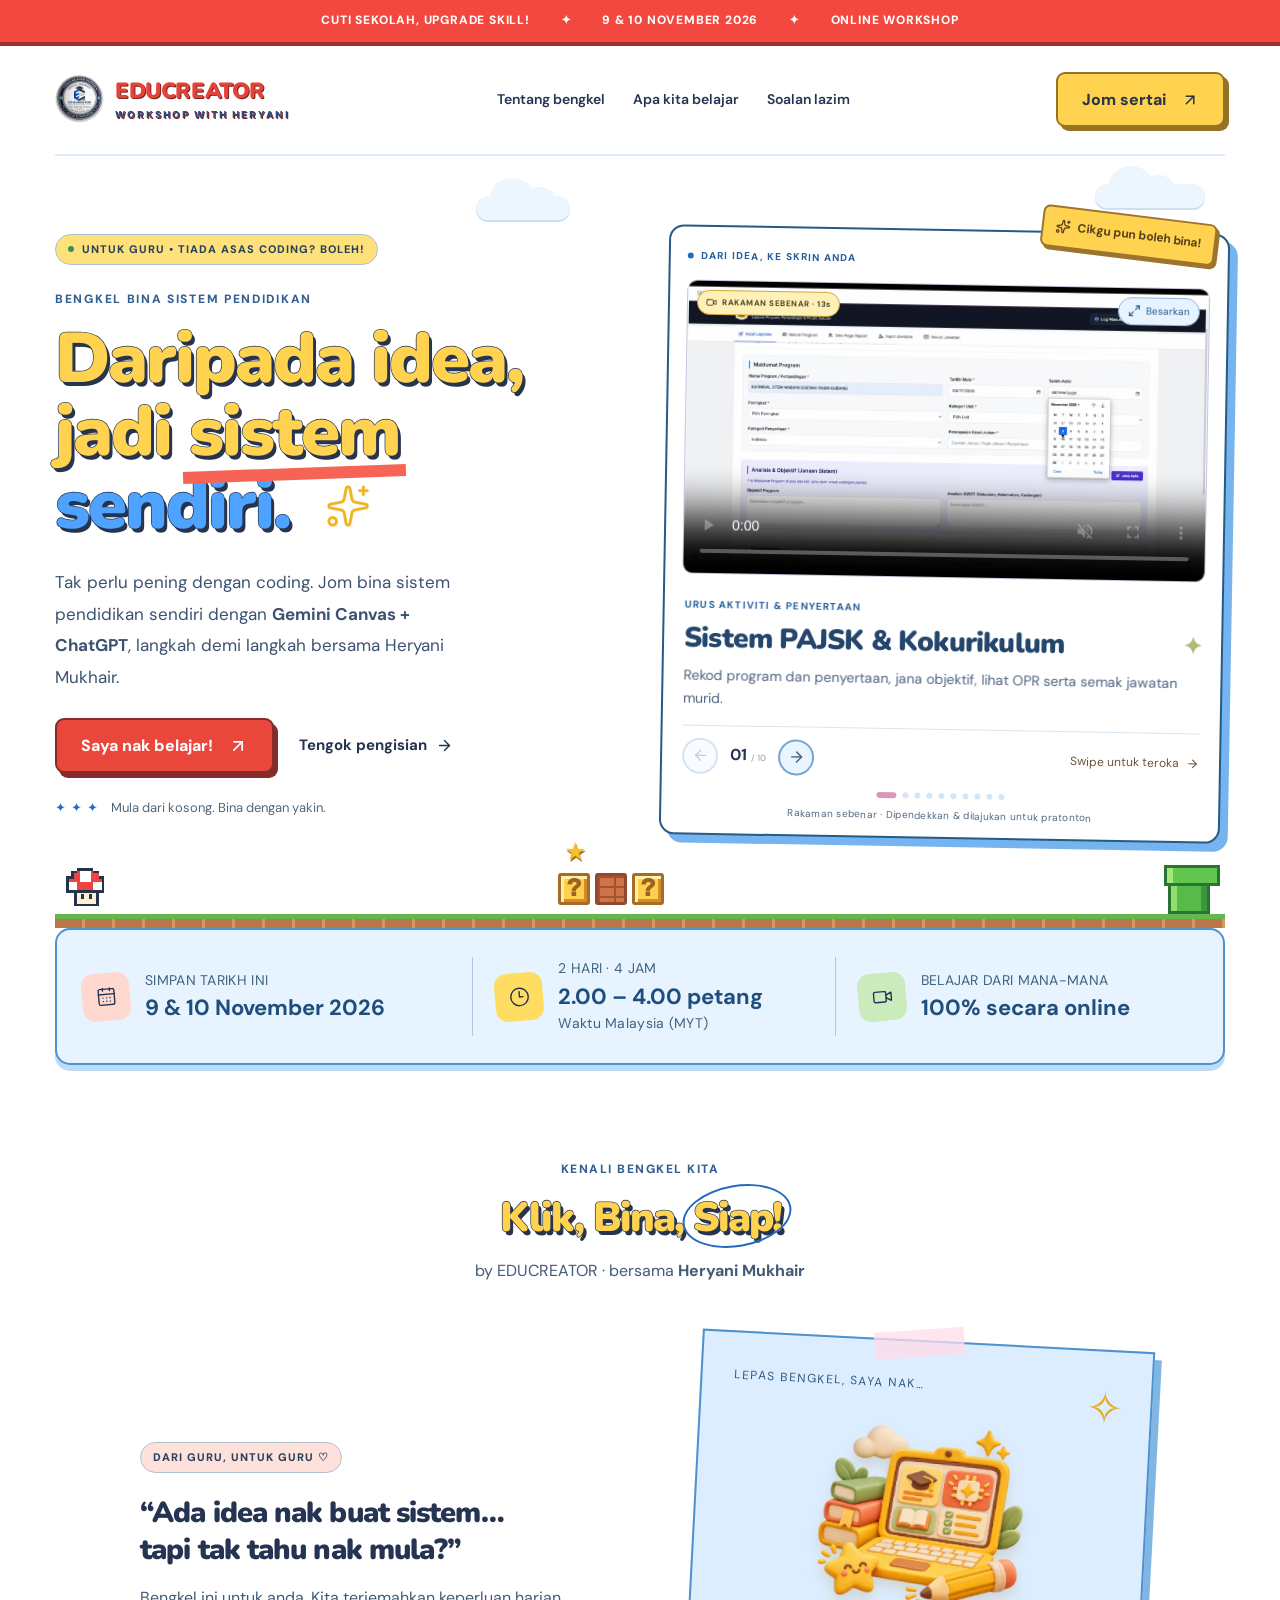
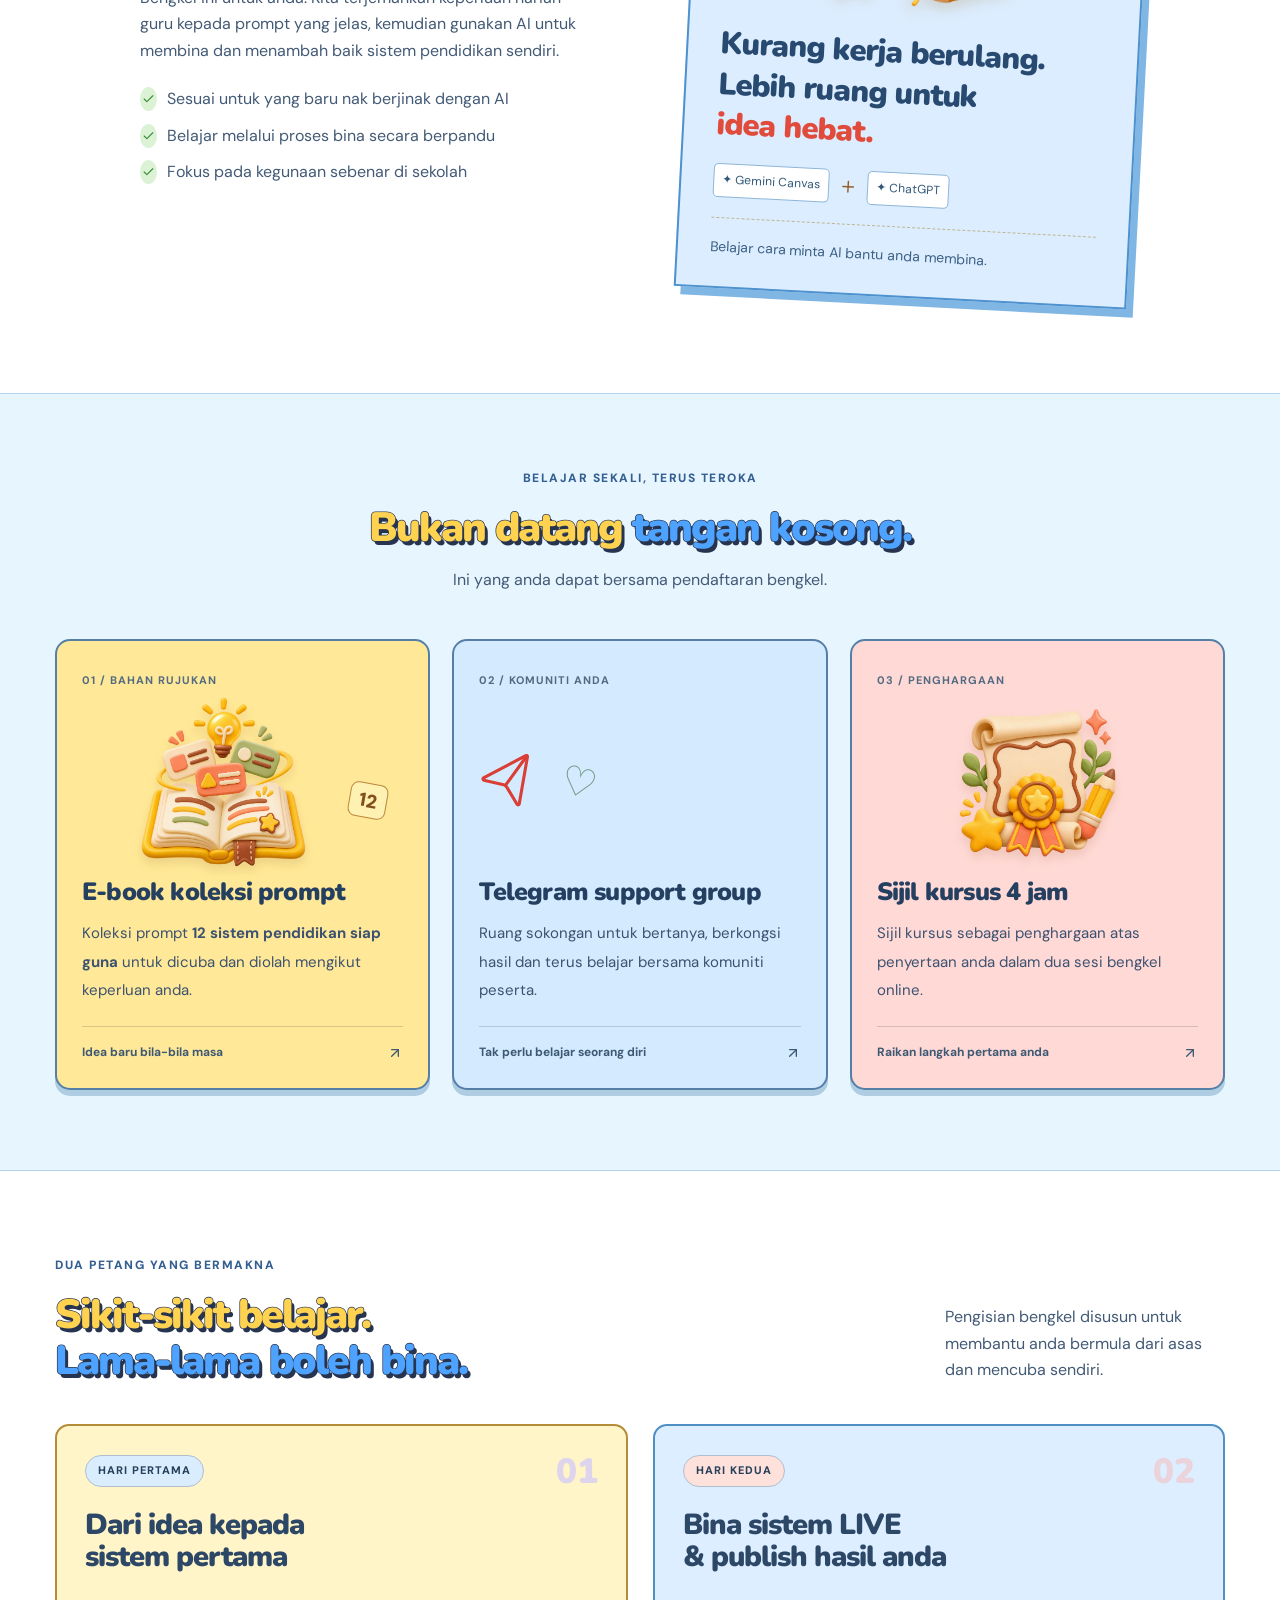
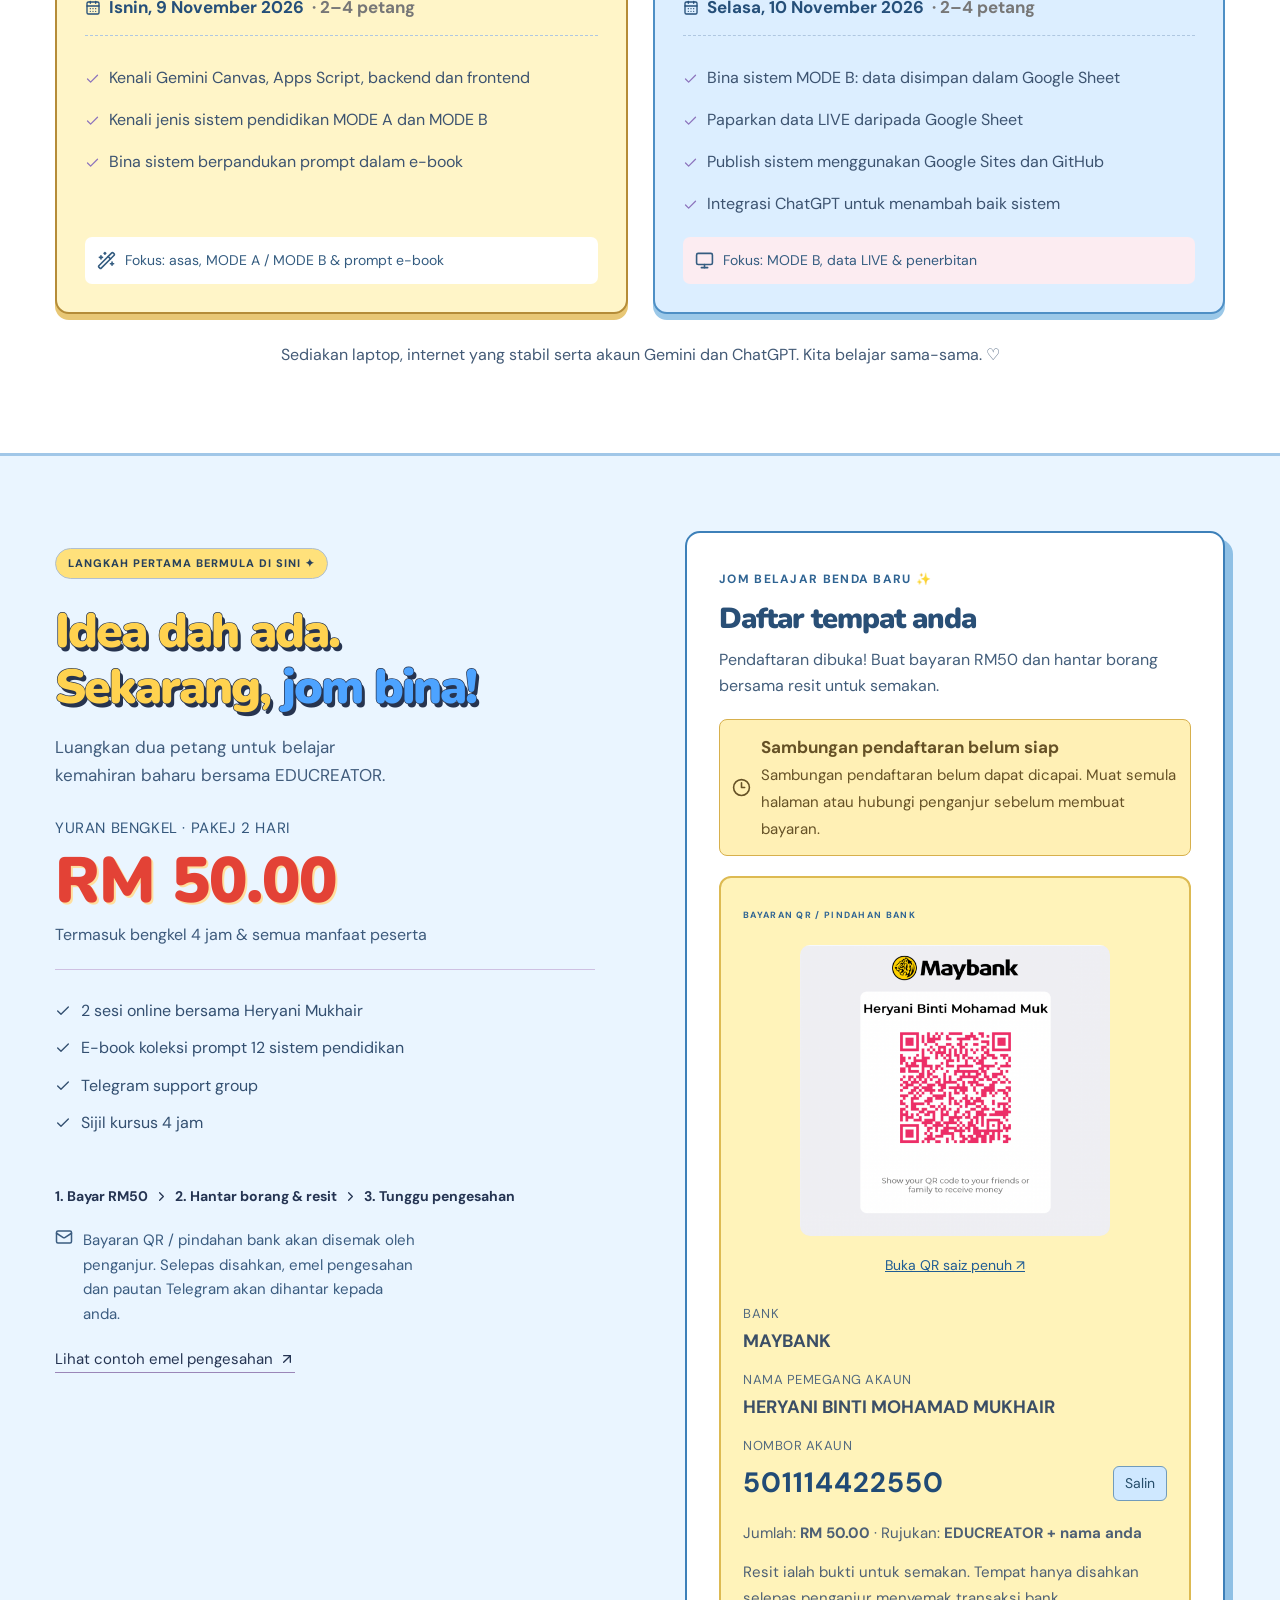
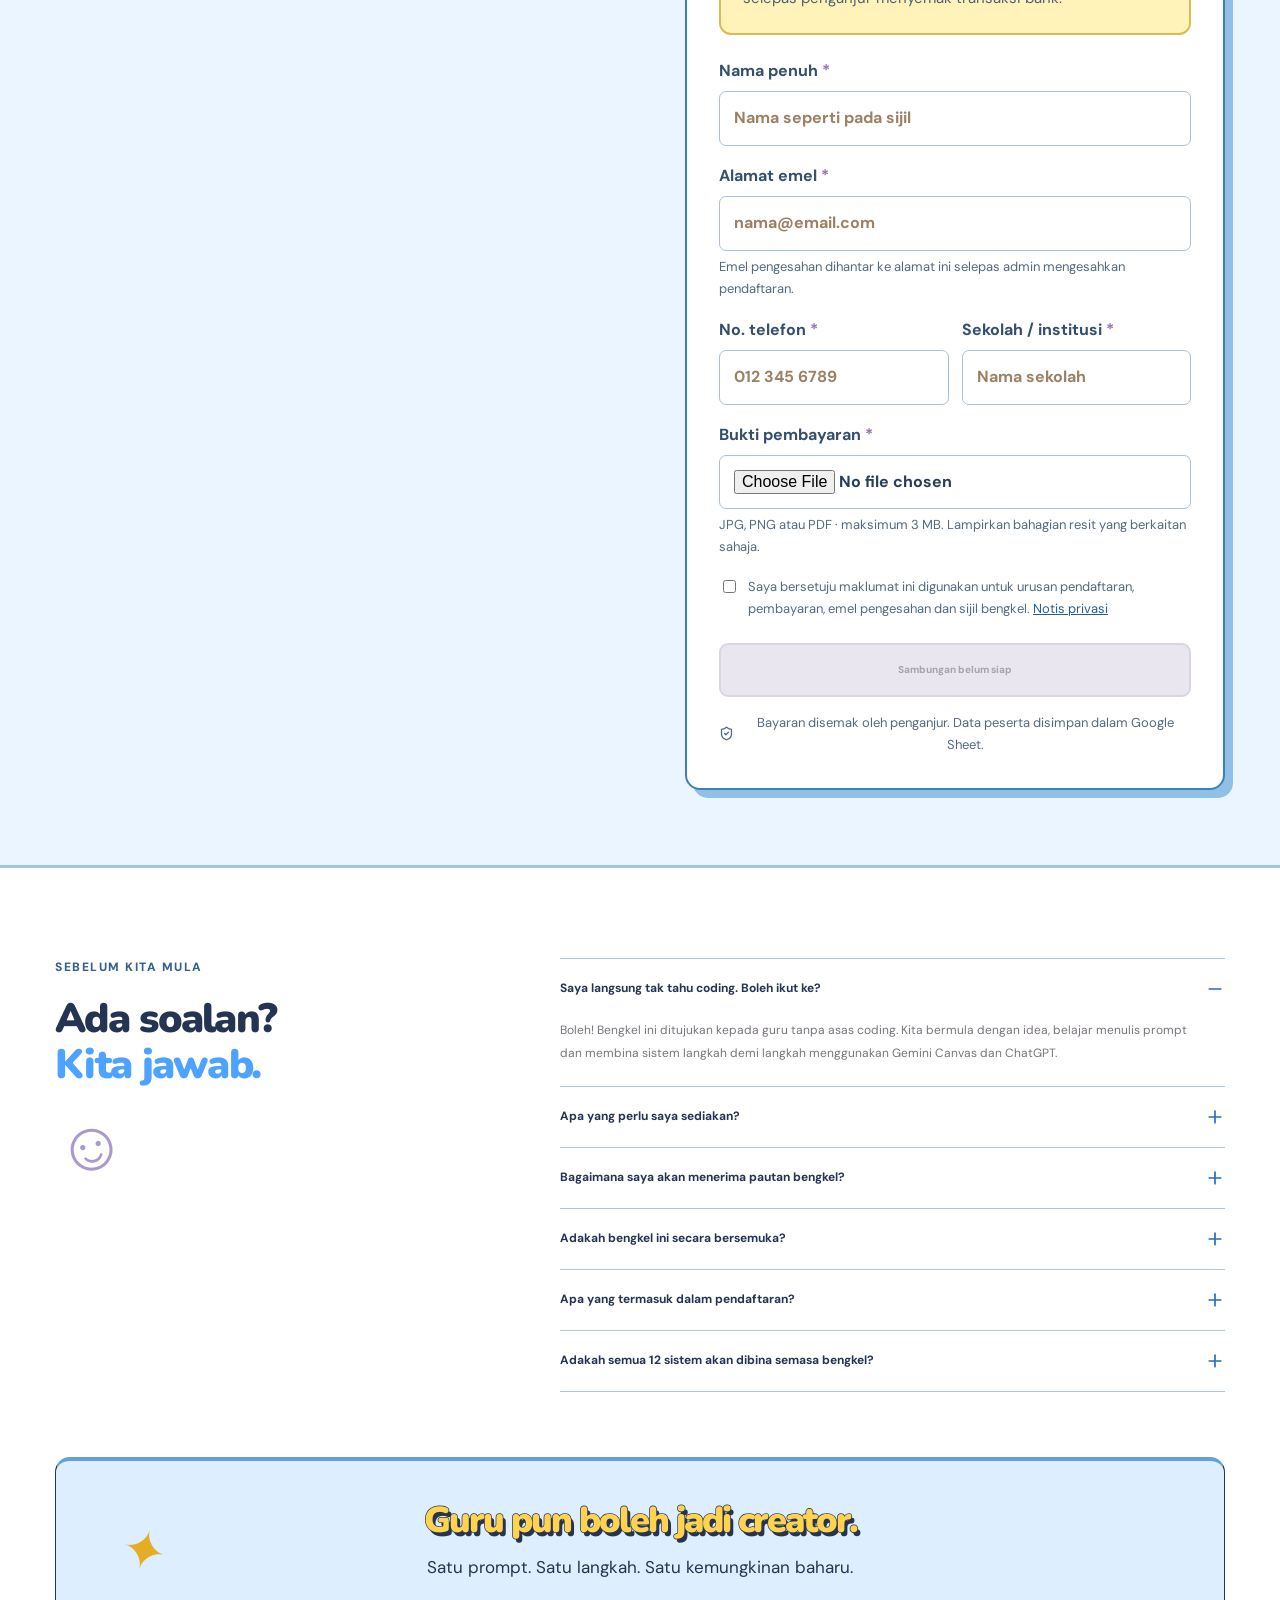
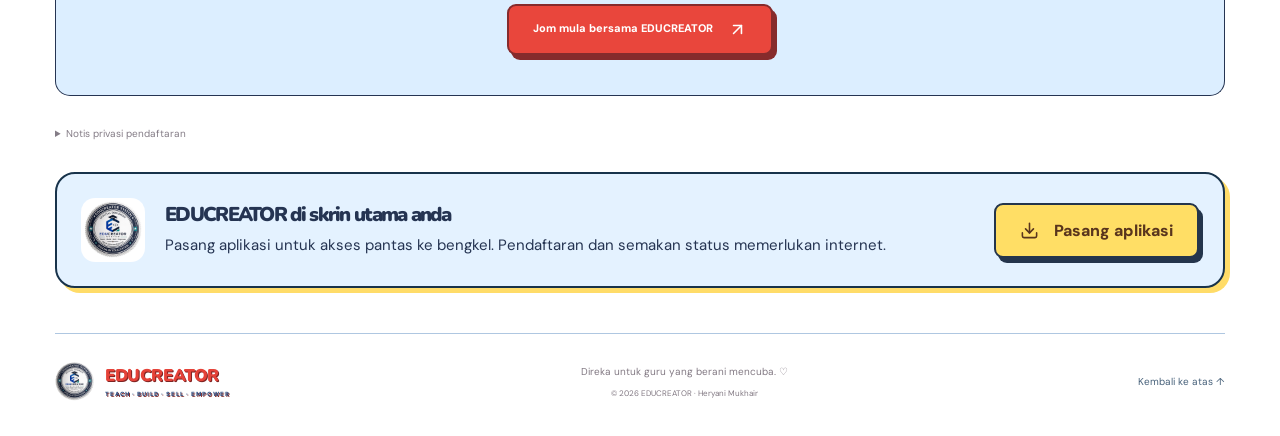
==== commit cc6545e6: "Add files via upload" ====
--- a/index.html
+++ b/index.html
@@ -1,3 +1,3 @@
-<!doctype html><html lang="ms"><head><meta charset="UTF-8"><meta name="viewport" content="width=device-width,initial-scale=1"><meta name="theme-color" content="#ffffff"><meta name="description" content="Bengkel online bina sistem pendidikan untuk guru. 9 &amp; 10 November 2026, 2–4 petang. RM50."><title>EDUCREATOR | Klik, Bina, Siap! bersama Heryani Mukhair</title>  <script type="module" crossorigin src="./assets/index-DmBFlB_G.js"></script>
-  <link rel="stylesheet" crossorigin href="./assets/index-D8j3Ztp5.css">
+<!doctype html><html lang="ms"><head><meta charset="UTF-8"><meta name="viewport" content="width=device-width,initial-scale=1"><meta name="theme-color" content="#147bd1"><link rel="manifest" href="./manifest.webmanifest"><link rel="icon" href="./icons/icon-192.png"><link rel="apple-touch-icon" href="./icons/apple-touch-icon.png"><meta name="apple-mobile-web-app-capable" content="yes"><meta name="apple-mobile-web-app-title" content="EDUCREATOR"><meta name="description" content="Bengkel online bina sistem pendidikan untuk guru. 9 &amp; 10 November 2026, 2–4 petang. RM50."><title>EDUCREATOR | Klik, Bina, Siap! bersama Heryani Mukhair</title>  <script type="module" crossorigin src="./assets/index-B9CDao8U.js"></script>
+  <link rel="stylesheet" crossorigin href="./assets/index-BYKuURAn.css">
 </head><body><div id="root"></div><noscript>Aktifkan JavaScript untuk melihat galeri dan mengisi borang pendaftaran bengkel.</noscript></body></html>
--- a/assets/index-BYKuURAn.css
+++ b/assets/index-BYKuURAn.css
@@ -0,0 +1 @@
+@import "https://fonts.googleapis.com/css2?family=DM+Sans:wght@400;500;600;700&family=Nunito:wght@400;500;600;700;800;900;1000&display=swap";:root{--ink:#30302f;--purple:#7d63bc;--lavender:#e9e0fa;--pink:#f8dce5;--lime:#e3efae;--mint:#d9eee4;--cream:#fffdf7;--border:#deddd5}*{box-sizing:border-box}html{scroll-behavior:smooth;scroll-padding-top:24px}body{background:var(--cream);color:var(--ink);margin:0;font-family:DM Sans,sans-serif;font-size:15px;line-height:1.65}button,input{font:inherit}button,a,input,summary{-webkit-tap-highlight-color:transparent}a{color:inherit;text-decoration:none}button{cursor:pointer;color:inherit}button:disabled{cursor:not-allowed}a:focus-visible,button:focus-visible,summary:focus-visible{outline:3px solid var(--purple);outline-offset:5px}h1,h2,h3,p{margin:0}h1,h2,h3{letter-spacing:-1.7px;font-family:Nunito,sans-serif;line-height:1.12}h2{font-size:clamp(30px,3.2vw,43px);font-weight:900}h3{font-weight:900}svg{flex-shrink:0}.wrap{width:min(1170px,100% - 88px);margin:auto}.top-ribbon{background:var(--lavender);text-align:center;letter-spacing:1.3px;border-bottom:1px solid #d8cee5;padding:8px 12px;font-size:10px;font-weight:700}.top-ribbon span{padding:0 27px}.nav{justify-content:space-between;align-items:center;gap:25px;height:102px;display:flex}.brand{letter-spacing:-.4px;align-items:center;gap:11px;font-family:Nunito,sans-serif;font-size:22px;font-weight:1000;line-height:1.15;display:flex}.brand small{letter-spacing:2px;margin-top:5px;font-family:DM Sans,sans-serif;font-size:8px;display:block}.logo-crop{border-radius:50%;flex-shrink:0;width:49px;height:49px;display:block;position:relative;overflow:hidden}.logo-crop img{width:121%;max-width:none;height:auto;position:absolute;top:-36.7%;left:-11%}.nav nav{gap:28px;font-size:12px;font-weight:600;display:flex}.nav nav a:hover,.text-link:hover{color:var(--purple)}.btn{border:1.5px solid var(--ink);background:#fff;border-radius:9px;justify-content:center;align-items:center;gap:15px;padding:13px 22px;font-size:13px;font-weight:700;line-height:1.45;transition:transform .2s,box-shadow .2s;display:inline-flex}.btn:hover:not(:disabled){transform:translateY(-3px);box-shadow:3px 5px #30302f}.nav-btn{background:var(--lime);box-shadow:2px 3px 0 var(--ink);padding:11px 18px}.primary{background:var(--purple);color:#fff;border-color:var(--ink);box-shadow:3px 4px 0 var(--ink)}.hero{grid-template-columns:1fr 1fr;align-items:center;gap:65px;padding:45px 0 65px;display:grid}.pill{letter-spacing:1px;border-radius:100px;align-items:center;gap:8px;padding:7px 12px;font-size:9px;font-weight:800;line-height:1.4;display:inline-flex}.lime{background:var(--lime)}.lavender{background:var(--lavender)}.pink{background:var(--pink)}.mint{background:var(--mint)}.dot{background:#708c30;border-radius:100%;width:6px;height:6px}.eyebrow{letter-spacing:1.5px;font-size:10px;font-weight:700;display:block}.hero .eyebrow{letter-spacing:1.7px;margin:25px 0 13px;font-size:10px}h1{letter-spacing:-3.4px;font-size:clamp(48px,5.5vw,72px);font-weight:1000;line-height:1.04;position:relative}.highlight{z-index:0;white-space:nowrap;position:relative}.highlight:after{content:"";background:var(--lime);z-index:-1;height:15px;position:absolute;bottom:4px;left:-6px;right:-6px;transform:rotate(-2deg)}.purple-word{color:var(--purple)}.heading-spark{color:var(--purple);stroke-width:1.5px;margin-left:35px;position:absolute;bottom:13px}.hero-desc{max-width:425px;margin:25px 0;font-size:14px;line-height:1.85}.hero-actions{align-items:center;gap:25px;display:flex}.text-link{align-items:center;gap:9px;font-size:12px;font-weight:700;display:inline-flex}.hero-note{color:#66665f;align-items:center;gap:12px;margin-top:24px;font-size:10px;display:flex}.small-stars{color:var(--purple);letter-spacing:1px;font-size:13px}.hero-art{align-items:center;height:450px;display:flex;position:relative}.art-orbit{background:#f0eaf9 radial-gradient(#c6b7df 1px,#0000 1px) 0 0/17px 17px;border:1px solid #e2d9ef;border-radius:49% 51% 40% 60%;position:absolute;inset:18px -17px -5px;transform:rotate(-10deg)}.browser-card{border:1.5px solid var(--ink);background:#fffefa;border-radius:13px;width:100%;position:relative;overflow:hidden;transform:rotate(-3deg);box-shadow:7px 9px #cbb9eb}.browser-top{border-bottom:1.5px solid var(--ink);background:#fff9f3;justify-content:space-between;align-items:center;padding:12px 14px;font-size:9px;display:flex}.traffic{gap:4px;display:flex}.traffic i{border:1px solid var(--ink);background:#f2b4bc;border-radius:100%;width:7px;height:7px}.traffic i:nth-child(2){background:#efdfa0}.traffic i:nth-child(3){background:#b8d5b4}.mock-body{display:flex}.mock-sidebar{background:#f0e9fb;border-right:1px solid #e0d6ed;flex-direction:column;align-items:center;gap:18px;width:58px;padding:20px 15px;display:flex}.mock-symbol{color:var(--purple);margin-bottom:10px;font-size:31px;font-weight:900;line-height:1;position:relative}.mock-symbol span{font-size:14px;position:absolute;top:-6px;right:-10px}.mock-sidebar i{background:#c5b7df;border-radius:2px;width:17px;height:7px;display:block}.mock-sidebar i:first-of-type{background:var(--purple)}.mock-content{width:calc(100% - 58px);padding:23px 22px}.mock-label{letter-spacing:1px;color:#7e758c;font-size:7px}.mock-content h3{letter-spacing:-1px;margin:5px 0;font-size:27px}.mock-content h3 span{color:#a5b750}.mock-content p{color:#777;font-size:8px}.mock-stats{gap:12px;margin-top:18px;display:flex}.mock-stats>div{border:1px solid #c9c0d1;border-radius:9px;width:50%;padding:12px}.mock-stats b,.mock-stats small{margin-top:5px;font-size:9px;display:block}.mock-stats small{color:#68606c;margin-top:1px;font-size:7px}.mock-report{background:#fff;border:1px solid #dcd9d1;border-radius:8px;margin-top:13px;padding:13px 13px 8px}.mock-report>div:first-child{justify-content:space-between;font-size:8px;font-weight:700;display:flex}.bars{border-bottom:1px solid #eee;align-items:end;gap:13px;height:65px;padding:8px 3px 0;display:flex}.bars i{background:#cbb9eb;border-radius:3px 3px 0 0;flex:1}.bars i:nth-child(2n){background:#d8e7aa}.bars i:nth-child(3n){background:#f1c8d7}.bar-days{color:#999;justify-content:space-between;margin-top:4px;font-size:6px;display:flex}.floating-tag{border:1.5px solid var(--ink);z-index:2;background:var(--lime);box-shadow:2px 3px 0 var(--ink);border-radius:8px;align-items:center;gap:7px;padding:10px 13px;font-size:10px;font-weight:700;display:flex;position:absolute}.tag-top{top:4px;right:-13px;transform:rotate(7deg)}.tag-bottom{background:var(--pink);bottom:0;left:45px;transform:rotate(-4deg)}.prompt-bubble{border:1.5px solid var(--ink);z-index:3;background:#fff;border-radius:11px;align-items:center;gap:12px;padding:14px;display:flex;position:absolute;bottom:58px;left:-40px;transform:rotate(3deg);box-shadow:3px 4px #30302f}.prompt-icon{background:var(--lavender);border-radius:8px;justify-content:center;align-items:center;width:35px;height:35px;display:flex}.prompt-bubble small{letter-spacing:1px;color:#888;font-size:6px;display:block}.prompt-bubble b{font-size:10px}.cursor{fill:var(--purple);stroke:#fff;filter:drop-shadow(1px 1px #30302f);position:absolute;bottom:-20px;right:0}.doodle-star{color:var(--purple);font-size:68px;position:absolute;top:0;left:-35px;transform:rotate(15deg)}.doodle-flower{color:#d6a4ba;font-size:59px;position:absolute;bottom:17px;right:-22px}.event-strip{border:1px solid var(--border);background:#fffefb;border-radius:13px;grid-template-columns:1.15fr 1fr 1fr;gap:25px;padding:25px 27px;display:grid}.event-strip>div{border-right:1px solid var(--border);align-items:center;gap:15px;display:flex}.event-strip>div:last-child{border:0}.strip-icon{border-radius:12px;justify-content:center;align-items:center;width:43px;height:43px;display:flex;transform:rotate(-5deg)}.strip-icon svg{stroke-width:1.6px;width:21px}.event-strip small{letter-spacing:.9px;color:#76736f;font-size:8px;display:block}.event-strip strong{font-size:13px;font-weight:700;line-height:1.8;display:block}.intro-section{padding:95px 0}.section-heading{text-align:center}.section-heading .eyebrow{margin-bottom:16px}.section-heading p{color:#716a77;margin-top:17px;font-size:13px}.hand-circle{display:inline-block;position:relative}.hand-circle:after{content:"";border:2px solid var(--purple);border-radius:50%;position:absolute;inset:-10px -11px -6px;transform:rotate(-10deg)}.intro-grid{grid-template-columns:1fr 1fr;align-items:center;gap:95px;max-width:1000px;margin:55px auto 0;display:grid}.intro-copy h3{letter-spacing:-.9px;margin:22px 0 17px;font-size:28px;line-height:1.25}.intro-copy p{color:#726d74;margin-bottom:22px;font-size:13px}.check-line{align-items:center;gap:10px;margin:10px 0;font-size:12px;display:flex}.check-line svg{background:var(--mint);color:#487d63;border-radius:100%;width:17px;padding:2px}.learning-note{background:#f1edcf;border:1px solid #d9d2ad;padding:40px 34px 29px;position:relative;transform:rotate(3deg);box-shadow:4px 5px #e9e4d3}.tape{background:#e1d0efbb;width:90px;height:27px;position:absolute;top:-12px;left:38%;transform:rotate(-7deg)}.learning-note small{letter-spacing:1.5px;font-size:8px}.learning-note h3{letter-spacing:-1px;margin:19px 0;font-size:32px;line-height:1.3}.learning-note em{color:var(--purple);font-style:normal}.learning-note p{border-top:1px dashed #bfb68f;margin-top:20px;padding-top:17px;font-size:10px}.note-doodle{color:#9f9164;font-size:45px;position:absolute;top:20px;right:26px}.note-tools{align-items:center;gap:10px;display:flex}.note-tools span{background:#fffdf4;border:1px solid #d5cda7;border-radius:5px;padding:6px 8px;font-size:9px}.bonus-section{background:#f5f1fa;border-top:1px solid #e7e0ed;border-bottom:1px solid #e7e0ed;padding:75px 0 80px}.benefits{grid-template-columns:repeat(3,1fr);gap:22px;margin-top:45px;display:grid}.benefit{border:1.3px solid var(--ink);border-radius:16px;padding:25px;position:relative}.benefit-number{letter-spacing:1px;font-size:8px;font-weight:700}.benefit-art{color:#47434f;align-items:center;height:105px;display:flex;position:relative}.benefit-art svg{stroke-width:1.3px;transform:rotate(-9deg)}.book-art>span{border:1px solid var(--ink);background:#fffef9;border-radius:8px;padding:1px 9px;font-size:19px;font-weight:900;position:relative;top:18px;left:-16px;transform:rotate(10deg)}.art-heart{color:#759b87;margin-left:25px;font-size:40px;transform:rotate(15deg)}.art-star{color:#b98097;margin-left:24px;font-size:37px}.benefit h3{letter-spacing:-.8px;margin-bottom:13px;font-size:23px}.benefit p{color:#5c5761;min-height:92px;font-size:12px;line-height:1.9}.benefit-label{border-top:1px solid #30302f30;justify-content:space-between;align-items:center;margin-top:15px;padding-top:16px;font-size:9px;font-weight:700;display:flex}.agenda-section{padding:85px 0}.agenda-header{justify-content:space-between;align-items:end;gap:60px;display:flex}.agenda-header .eyebrow{margin-bottom:16px}.agenda-header p{color:#716a77;max-width:280px;font-size:12px}.agenda-grid{grid-template-columns:1fr 1fr;gap:25px;margin-top:40px;display:grid}.day-card{border:1px solid var(--border);background:#fff;border-radius:15px;padding:28px}.day-top{justify-content:space-between;align-items:center;display:flex}.day-top>span:last-child{color:#ded5ed;font-family:Nunito,sans-serif;font-size:35px;font-weight:1000;line-height:1}.second .day-top>span:last-child{color:#ebd3db}.day-card h3{letter-spacing:-1px;margin:20px 0;font-size:29px}.day-date{flex-wrap:wrap;align-items:center;gap:8px;font-size:10px;font-weight:600;display:flex}.day-date>span{color:#777}.day-card ul{border-top:1px dashed var(--border);margin:13px 0 0;padding:15px 0 18px;font-size:12px;list-style:none}.day-card li{align-items:center;gap:9px;margin-top:13px;display:flex}.day-card li svg{color:#8d74bd;width:15px}.day-result{background:#f1ecf9;border-radius:7px;align-items:center;gap:9px;padding:12px;font-size:10px;display:flex}.second .day-result{background:#fcecf1}.agenda-foot{text-align:center;color:#79716f;margin-top:28px;font-size:11px}.registration-section{background:#e9e1f5;border-top:1px solid #d8cde9;border-bottom:1px solid #d8cde9;padding:75px 0}.registration-grid{grid-template-columns:1fr 1fr;align-items:start;gap:90px;display:grid}.registration-copy{padding-top:17px}.registration-copy h2{letter-spacing:-2px;margin:25px 0 18px;font-size:50px;line-height:1.15}.registration-copy h2 span{color:var(--purple)}.registration-copy>p{max-width:345px;font-size:13px}.price-block{border-bottom:1px solid #cfc0e2;padding:27px 0 21px}.price-block>*{display:block}.price-block small{letter-spacing:1.2px;font-size:8px}.price-block strong{letter-spacing:-1px;font-family:Nunito,sans-serif;font-size:46px;font-weight:1000;line-height:1.4}.price-block strong.price-pending{margin:7px 0;font-size:30px}.price-block>span{color:#7b7088;font-size:10px}.package-list{padding:5px 0;font-size:12px;list-style:none}.package-list li{align-items:center;gap:10px;margin:11px 0;display:flex}.package-list svg{width:16px}.steps{align-items:center;gap:6px;padding-top:19px;font-size:9px;font-weight:700;display:flex}.confirmation-note{color:#746683;gap:10px;margin-top:18px;display:flex;max-width:360px!important;font-size:10px!important}.preview-link{background:0 0;border:0;border-bottom:1px solid #9b86b8;align-items:center;gap:6px;margin-top:20px;padding:0;font-size:11px;display:flex}.registration-card{background:var(--cream);border:1.5px solid var(--ink);border-radius:17px;padding:32px;box-shadow:6px 7px #cbb9e0}.form-kicker{letter-spacing:1.3px;color:#89759e;font-size:8px;font-weight:700}.registration-card h3{letter-spacing:-1px;margin:12px 0 11px;font-size:29px}.form-notice{background:#f7f0d7;border:1px solid #e8dcaf;border-radius:8px;align-items:center;gap:10px;margin:19px 0;padding:12px;font-size:10px;line-height:1.6;display:flex}.form-notice b{display:block}.registration-card form{margin-top:23px}form>label,.form-row label{margin-top:17px;font-size:10px;font-weight:700;display:block}label>span:not(.consent span){color:#9270ae}input:not([type=checkbox]){width:100%;color:var(--ink);background:#fff;border:1px solid #ddd8d4;border-radius:7px;outline:none;margin-top:7px;padding:11px 12px;font-size:11px;display:block}input:focus{border-color:var(--purple);box-shadow:0 0 0 3px #eae1fb}label>small{color:#8b818d;margin-top:5px;font-size:8px;font-weight:400;display:block}.form-row{grid-template-columns:1fr 1fr;gap:13px;display:grid}.honeypot{position:absolute;left:-9999px}.consent{align-items:flex-start;gap:9px;line-height:1.8;font-size:9px!important;font-weight:400!important;display:flex!important}.consent input{accent-color:var(--purple);flex-shrink:0;margin-top:4px}.consent a{text-decoration:underline}.submit-btn{width:100%;margin-top:23px;padding:15px 12px;font-size:12px}.submit-btn:disabled{box-shadow:none;color:#70657a;background:#ddd7e6;border-color:#c4baca;font-size:10px}.secure-note{color:#837a87;justify-content:center;align-items:center;gap:6px;margin-top:15px;font-size:8px;display:flex}.form-error{color:#a2334a;background:#ffedee;border-radius:6px;margin-top:15px;padding:12px;font-size:12px}.faq-section{grid-template-columns:1fr 1.6fr;gap:90px;padding:90px 0 65px;display:grid}.faq-section .eyebrow{margin-bottom:18px}.faq-doodle{color:#a9c;width:70px;margin-top:25px;font-size:70px;line-height:1;display:block;transform:rotate(-15deg)}.faqs article{border-bottom:1px solid var(--border)}.faqs article:first-child{border-top:1px solid var(--border)}.faqs button{text-align:left;background:0 0;border:0;justify-content:space-between;align-items:center;gap:20px;width:100%;padding:20px 0;font-size:12px;font-weight:700;display:flex}.faqs button svg{color:var(--purple)}.faqs p{color:#7a737c;max-width:95%;padding-bottom:21px;font-size:12px;line-height:1.9}.closing{background:var(--lime);border:1.3px solid var(--ink);text-align:center;border-radius:15px;margin-bottom:30px;padding:40px 20px;position:relative}.closing>span{color:#8c9c50;font-size:55px;position:absolute;top:45px;left:65px;transform:rotate(15deg)}.closing h2{font-size:36px}.closing p{margin:12px 0 23px;font-size:12px}.closing .btn{font-size:11px}.privacy{color:#847c86;margin-top:25px;font-size:10px}.privacy summary{cursor:pointer}.privacy p{max-width:850px;padding-top:12px;line-height:1.9}.footer{border-top:1px solid var(--border);justify-content:space-between;align-items:center;gap:20px;margin-top:35px;padding:28px 0 35px;display:flex}.footer .brand{font-size:17px}.footer .logo-crop{width:39px;height:39px}.footer .brand small{letter-spacing:1px;font-size:6px}.footer p{color:#827983;text-align:center;font-size:10px}.footer p small{margin-top:6px;font-size:8px;display:block}.footer>a:last-child{font-size:10px}.email-dialog{color:var(--ink);border:1.5px solid var(--ink);background:var(--cream);border-radius:18px;width:min(550px,100% - 32px);max-height:90vh;padding:35px;position:fixed;box-shadow:8px 10px #b8a6d0}.email-dialog::backdrop{-webkit-backdrop-filter:blur(3px);backdrop-filter:blur(3px);background:#29213688}.email-dialog .close{background:0 0;border:0;padding:5px;display:flex;position:absolute;top:10px;right:10px}.email-dialog .pill{margin:5px 10px 25px 0;font-size:7px}.email-dialog>svg{color:var(--purple);margin-bottom:20px;display:block}.email-dialog h3{margin-bottom:20px;font-size:27px}.email-dialog p{margin-bottom:20px;font-size:12px}.email-details{background:var(--lavender);border-radius:10px;flex-direction:column;margin-bottom:20px;padding:17px;font-size:12px;display:flex}.email-sample-button{background:var(--mint);border-radius:8px;align-items:center;gap:10px;margin-bottom:20px;padding:13px;font-size:12px;display:flex}.email-dialog .muted{color:#887d8f;font-size:10px}.receipt{text-align:center;padding:20px 0}.receipt-icon{background:var(--mint);border-radius:100%;justify-content:center;align-items:center;width:65px;height:65px;margin:auto;display:flex}.receipt p{margin:20px 0;font-size:12px}.receipt .btn{margin:10px auto;display:flex}.receipt .text-link{margin-top:20px}.spin{animation:1s linear infinite spin}@keyframes spin{to{transform:rotate(360deg)}}@media (width>=1450px){.wrap{max-width:1220px}.hero{padding-top:65px;padding-bottom:85px}.hero-art{height:470px}}@media (width<=1000px){.wrap{width:calc(100% - 50px)}.hero{gap:40px}h1{font-size:58px}.nav nav{gap:16px;font-size:10px}.hero-art{height:410px}.prompt-bubble{left:-20px}.mock-content{padding:17px}.intro-grid{gap:50px}.registration-grid{gap:45px}.registration-card{padding:25px}.event-strip{gap:15px;padding:23px 20px}.event-strip>div{gap:10px}.event-strip strong{font-size:11px}.faq-section{gap:40px}.benefit{padding:20px}.benefit h3{font-size:21px}.registration-copy h2{font-size:43px}.day-date{font-size:9px}}@media (width<=760px){.wrap{width:calc(100% - 36px)}.top-ribbon{letter-spacing:.6px;font-size:8px}.top-ribbon span{padding:0 8px}.nav{gap:10px;height:84px}.nav nav{display:none}.brand{font-size:18px}.brand small{letter-spacing:1.5px;font-size:6px}.logo-crop{width:40px;height:40px}.nav-btn{gap:8px;padding:9px 13px;font-size:11px}.hero{grid-template-columns:1fr;gap:40px;padding-top:22px;padding-bottom:38px}.hero-copy{max-width:530px}.hero .pill{font-size:8px}h1{letter-spacing:-3px;font-size:60px}.hero .eyebrow{margin-top:22px;font-size:9px}.hero-desc{margin:22px 0;font-size:13px}.hero-actions{gap:20px}.hero-note{margin-top:20px}.hero-art{width:calc(100% - 25px);max-width:450px;height:400px;margin:10px auto 15px}.browser-card{margin:auto}.mock-content{padding:20px}.doodle-star{font-size:52px;left:-20px}.tag-top{font-size:9px;top:0;right:0}.doodle-flower{font-size:47px;right:-10px}.prompt-bubble{padding:12px;bottom:45px;left:-10px}.prompt-bubble b{font-size:9px}.tag-bottom{bottom:-5px;left:50px}.art-orbit{inset:10px -9px 0}.event-strip{grid-template-columns:1fr;gap:0;padding:10px 20px}.event-strip>div{border-right:0;border-bottom:1px solid var(--border);gap:15px;padding:17px 0}.event-strip strong{font-size:13px}.event-strip p>small:last-child:not(:first-child){font-size:7px}.intro-section{padding:65px 0}.section-heading .eyebrow{font-size:9px}.section-heading p{font-size:12px}.intro-grid{grid-template-columns:1fr;gap:40px;margin-top:40px}.intro-copy h3{font-size:27px}.learning-note{width:calc(100% - 14px);max-width:420px;margin:auto;transform:rotate(2deg)}.learning-note h3{font-size:31px}.bonus-section{padding:60px 0}.benefits{grid-template-columns:1fr;gap:18px;margin-top:30px}.benefit{padding:25px}.benefit-art{height:90px}.benefit p{max-width:430px;min-height:0;font-size:13px}.benefit h3{font-size:26px}.benefit-number{font-size:9px}.benefit-label{font-size:10px}.agenda-section{padding:65px 0}.agenda-header{display:block}.agenda-header p{max-width:100%;margin-top:18px}.agenda-grid{grid-template-columns:1fr;gap:18px;margin-top:28px}.day-card{padding:24px}.day-date{font-size:10px}.day-card ul{font-size:11px}.agenda-foot{font-size:10px}.registration-section{padding:45px 0 55px}.registration-grid{grid-template-columns:1fr;gap:30px}.registration-copy h2{font-size:47px}.registration-copy>p{max-width:100%}.price-block strong.price-pending{font-size:29px}.price-block{padding-top:23px}.confirmation-note{max-width:100%!important}.registration-card{padding:25px 22px}.registration-card h3{font-size:30px}.form-row{grid-template-columns:1fr;gap:0}.registration-card form>label,.form-row label{margin-top:20px;font-size:12px}input:not([type=checkbox]){padding:12px;font-size:16px}.consent{font-size:10px!important}.secure-note{font-size:8px}.submit-btn{font-size:13px}.form-notice{font-size:11px}.faq-section{grid-template-columns:1fr;gap:25px;padding:65px 0 45px}.faq-doodle,.faq-section h2 br{display:none}.faqs button{font-size:12px}.closing{padding:35px 20px}.closing h2{max-width:260px;margin:auto;font-size:29px}.closing>span{font-size:28px;top:15px;left:15px}.closing p{font-size:11px}.closing .btn{gap:10px;padding:12px;font-size:10px}.footer{flex-wrap:wrap;justify-content:center;gap:22px;padding-bottom:25px}.footer p{order:3;width:100%}.footer>a:last-child{font-size:9px}.email-dialog{padding:29px 22px}.email-dialog h3{font-size:25px}}@media (prefers-reduced-motion:reduce){html{scroll-behavior:auto}*,:before,:after{transition:none!important;animation:none!important}}.bank-panel{background:#f5f0fc;border:1px solid #dbcee7;border-radius:10px;margin:20px 0;padding:17px}.bank-panel>.form-kicker{font-size:9px}.payment-qr{border-radius:8px;width:100%;max-width:210px;height:auto;margin:18px auto;display:block}.qr-placeholder{text-align:center;color:#776288;background:#fffdf8;border:1px dashed #bba8d1;border-radius:9px;flex-direction:column;align-items:center;gap:9px;margin:15px 0;padding:24px 13px;font-size:11px;display:flex}.qr-placeholder span{font-size:9px}.bank-detail{flex-direction:column;gap:3px;display:flex}.bank-detail>small{letter-spacing:.8px;color:#897b92;margin-top:11px;font-size:8px}.bank-detail b{font-size:12px}.account-number{justify-content:space-between;align-items:center;gap:8px;display:flex}.account-number strong{word-break:break-all;-webkit-user-select:all;user-select:all;font-size:17px}.account-number button{background:#fff;border:1px solid #a68cbc;border-radius:6px;padding:5px 11px;font-size:10px}.account-number button:disabled{opacity:.45}.bank-panel p{margin-top:14px;font-size:9px;line-height:1.8}.secure-note{text-align:center;line-height:1.7}.steps{flex-wrap:wrap}.hero{gap:48px;padding-top:36px;padding-bottom:48px}.systems-showcase{border:1.5px solid var(--ink);background:#fffefa;border-radius:19px;min-width:0;margin-top:15px;padding:19px 17px 12px;position:relative;transform:rotate(1deg);box-shadow:7px 8px #d1c0ed}.showcase-sticker{background:var(--lime);border:1.3px solid var(--ink);box-shadow:2px 3px 0 var(--ink);z-index:2;border-radius:7px;align-items:center;gap:7px;padding:9px 12px;font-size:10px;font-weight:700;display:flex;position:absolute;top:-20px;right:12px;transform:rotate(6deg)}.showcase-label{letter-spacing:1.2px;align-items:center;gap:7px;margin:2px 0 15px;font-size:8px;font-weight:700;display:flex}.showcase-live{background:var(--purple);border-radius:100%;width:6px;height:6px}.showcase-track{scroll-snap-type:x mandatory;scrollbar-width:none;overscroll-behavior-x:contain;border-radius:10px;display:flex;overflow-x:auto;transform:translateZ(0)}.showcase-track::-webkit-scrollbar{display:none}.showcase-slide{scroll-snap-align:start;scroll-snap-stop:always;flex:0 0 100%;min-width:0}.showcase-media{aspect-ratio:1.48;background:#eee7f8;border:1px solid #cec3db;border-radius:10px;position:relative;overflow:hidden}.showcase-media video{object-fit:contain;background:#282132;width:100%;height:100%}.demo-screen{color:#352f40;background:#fffdf9;height:100%;font-family:DM Sans,sans-serif;position:relative;overflow:hidden;container-type:inline-size}.demo-toolbar{background:#f7f2fa;border-bottom:1px solid #e4daec;justify-content:space-between;align-items:center;height:28px;padding:0 12px;display:flex}.demo-toolbar>span{gap:4px;display:flex}.demo-toolbar i{background:#dac7e9;border-radius:100%;width:5px;height:5px}.demo-toolbar i:first-child{background:#e9b0c4}.demo-toolbar i:nth-child(2){background:#d7dfa5}.demo-toolbar small{letter-spacing:.4px;color:#9883a5;font-size:7px}.demo-toolbar svg{color:var(--demo-accent)}.demo-app{height:calc(100% - 28px);display:flex}.demo-app aside{background:var(--demo-tint);width:42px;color:var(--demo-accent);border-right:1px solid #e2dae6;flex-direction:column;align-items:center;gap:18px;padding:15px 0;display:flex}.demo-app-logo{margin-bottom:4px;font-family:Nunito,sans-serif;font-size:29px;font-weight:1000;line-height:1;position:relative}.demo-app-logo span{font-size:10px;position:absolute;top:0;right:-8px}.demo-app aside>i{background:var(--demo-accent);opacity:.4;border-radius:3px;width:13px;height:5px}.demo-main{width:calc(100% - 42px);padding:16px 18px 10px;overflow:hidden}.demo-greeting{justify-content:space-between;align-items:center;display:flex}.demo-greeting small{letter-spacing:1px;color:#a19aa5;font-size:6px}.demo-greeting h4{letter-spacing:-.5px;margin:5px 0 0;font-family:Nunito,sans-serif;font-size:16px;font-weight:900;line-height:1.2}.demo-avatar{background:var(--demo-tint);width:26px;height:26px;color:var(--demo-accent);border-radius:100%;justify-content:center;align-items:center;font-size:11px;font-weight:700;display:flex}.demo-statrow{grid-template-columns:1.5fr 1fr;gap:10px;margin-top:13px;display:grid}.demo-stat{background:var(--demo-tint);border:1px solid #00000010;border-radius:8px;flex-direction:column;padding:11px 13px;display:flex}.demo-stat>small{color:#8d7d99;font-size:7px}.demo-stat>strong{color:var(--demo-accent);font-family:Nunito,sans-serif;font-size:23px;font-weight:1000;line-height:1.3}.demo-stat>span{align-items:center;gap:4px;margin-top:3px;font-size:6px;display:flex}.demo-stat>span i{background:var(--demo-accent);border-radius:100%;width:4px;height:4px;display:inline-block}.demo-stat.little{background:#fff6df;justify-content:center;padding-left:35px;position:relative}.demo-stat.little svg{color:#a49458;width:18px;position:absolute;top:21px;left:9px}.demo-stat.little small{color:#8c825e;font-size:7px}.demo-stat.little b{white-space:nowrap;margin-top:3px;font-size:10px}.demo-chart,.demo-calendar,.demo-tasklist,.demo-document{background:#fff;border:1px solid #e5dfe8;border-radius:8px;margin-top:12px;padding:12px}.demo-section-title{justify-content:space-between;font-size:7px;font-weight:700;display:flex}.demo-chart-bars{border-bottom:1px solid #eee;align-items:flex-end;gap:12px;height:80px;padding:10px 3px 0;display:flex}.demo-chart-bars i{height:var(--bar-height);background:var(--demo-accent);opacity:.6;transform-origin:bottom;border-radius:3px 3px 0 0;flex:1}.demo-chart-bars i:nth-child(2n){opacity:1;background:#c5d998}.demo-chart-bars i:nth-child(3n){opacity:1;background:#edbdcf}.demo-running .demo-chart-bars i{animation:4s ease-in-out infinite demoBar;animation-delay:var(--bar-delay)}.demo-axis{letter-spacing:.6px;color:#b3a6b8;justify-content:space-between;margin-top:5px;font-size:5px;display:flex}.demo-bottom{justify-content:space-between;align-items:center;margin-top:9px;display:flex}.demo-bottom>span{letter-spacing:1px;color:#a295aa;font-size:5px}.demo-bottom small{color:var(--demo-accent);align-items:center;gap:4px;font-size:5px;display:flex}.demo-pointer{fill:var(--demo-accent);stroke:#fff;filter:drop-shadow(1px 2px #47395055);opacity:0;position:absolute;bottom:32px;right:45px}.demo-running .demo-pointer{animation:5s ease-in-out infinite demoPointer}.showcase-open{border:1px solid var(--ink);white-space:nowrap;background:#fffdf7f5;border-radius:100px;align-items:center;gap:9px;padding:7px 12px 7px 7px;font-size:9px;font-weight:700;display:flex;position:absolute;bottom:14px;left:50%;transform:translate(-50%);box-shadow:2px 3px #302737}.showcase-open>span{background:var(--ink);color:#fff;border-radius:100%;justify-content:center;align-items:center;width:25px;height:25px;display:flex}.showcase-open:hover{background:var(--lime)}.showcase-caption{padding:16px 3px 4px}.showcase-caption>span{letter-spacing:1.2px;color:var(--purple);font-size:7px;font-weight:700}.showcase-caption h3{letter-spacing:-.8px;justify-content:space-between;align-items:center;margin:6px 0 8px;font-size:25px;display:flex}.showcase-caption h3>span{color:#aebd74;font-size:23px}.showcase-controls{border-top:1px solid #e9e1ed;justify-content:space-between;align-items:center;margin:9px 3px 0;padding-top:12px;display:flex}.showcase-controls>div{align-items:center;gap:12px;display:flex}.showcase-controls button{background:#fff;border:1px solid #cec2d9;border-radius:100%;justify-content:center;align-items:center;width:30px;height:30px;display:flex}.showcase-controls button:disabled{opacity:.3}.showcase-controls>div>span{font-variant-numeric:tabular-nums;font-size:12px;font-weight:700}.showcase-controls i{color:#a296aa;font-size:9px;font-style:normal;font-weight:400}.showcase-controls>small{color:#9a88aa;align-items:center;gap:7px;font-size:9px;display:flex}.showcase-dots{justify-content:center;gap:6px;padding:15px 0 6px;display:flex}.showcase-dots button{background:#dfd5e8;border:0;border-radius:10px;width:6px;height:6px;padding:0;transition:width .2s}.showcase-dots button.selected{background:var(--purple);width:20px}.showcase-disclaimer{text-align:center;color:#a89aaf;letter-spacing:.25px;margin:2px 0 0;font-size:6px}.demo-rewards{flex-direction:column;gap:6px;margin-top:12px;display:flex}.demo-rewards>div{background:#fffcf5;border:1px solid #ecdae7;border-radius:7px;align-items:center;gap:9px;padding:8px;display:flex}.reward-avatar{background:var(--demo-tint);border-radius:100%;justify-content:center;align-items:center;width:32px;height:32px;font-size:22px;display:flex}.demo-rewards>div>span:nth-child(2){flex:1}.demo-rewards b{font-size:8px;display:block}.demo-rewards small{color:#d3af5b;gap:2px;margin-top:3px;display:flex}.demo-rewards>div>strong{color:var(--demo-accent);padding-right:8px;font-family:Nunito,sans-serif;font-size:22px;font-weight:1000}.demo-running .demo-rewards svg{animation:3s ease-in-out infinite demoTwinkle}.demo-tasklist{padding:4px 10px}.demo-tasklist>div{border-bottom:1px solid #f2edf3;align-items:center;gap:7px;padding:13px 0;display:flex}.demo-tasklist>div:last-child{border:0}.task-check{background:var(--demo-tint);width:18px;height:18px;color:var(--demo-accent);border-radius:5px;justify-content:center;align-items:center;display:flex}.demo-tasklist b{flex:1;font-size:7px}.demo-tasklist>div>span:last-child{border-radius:20px;padding:3px 6px;font-size:5px}.task-done{color:#67934e;background:#e7f2df}.task-wait{color:#a48c5c;background:#fff1d7}.demo-running .task-check{animation:4s ease-in-out infinite demoTwinkle}.demo-calendar-grid{grid-template-columns:repeat(7,1fr);gap:4px;margin-top:9px;display:grid}.demo-calendar-grid span{color:#897a94;background:#faf7fc;border-radius:5px;justify-content:center;align-items:center;height:25px;font-size:8px;display:flex}.demo-calendar-grid .calendar-highlight{background:var(--demo-tint);color:var(--demo-accent);border:1px solid var(--demo-accent);font-weight:700}.demo-running .calendar-highlight{animation:3.5s ease-in-out infinite demoTwinkle}.demo-document{padding:13px 20px}.demo-document>div:first-child{align-items:center;gap:7px;margin-bottom:10px;display:flex}.demo-document>div:first-child>span{background:var(--demo-tint);border-radius:100%;width:15px;height:15px}.demo-document b{text-align:center;color:var(--demo-accent);flex:1;font-size:7px}.demo-document>i{background:#eae4ed;border-radius:2px;height:4px;margin:5px 0;display:block}.demo-document>i:nth-of-type(2n){width:75%}.demo-photos{grid-template-columns:repeat(3,1fr);gap:7px;margin:11px 0;display:grid}.demo-photos>span{background:var(--demo-tint);height:53px;color:var(--demo-accent);border-radius:5px;justify-content:center;align-items:center;font-size:26px;display:flex}.demo-running .demo-photos>span{animation:4s ease-in-out infinite demoTwinkle}.demo-photos>span:nth-child(2){animation-delay:.6s}.demo-dialog{border:1.5px solid var(--ink);background:var(--cream);width:min(720px,100% - 28px);max-height:92vh;color:var(--ink);border-radius:18px;padding:30px;box-shadow:7px 8px #bba9d0}.demo-dialog::backdrop{-webkit-backdrop-filter:blur(4px);backdrop-filter:blur(4px);background:#2a1d3c99}.demo-dialog .close{background:0 0;border:0;padding:5px;display:flex;position:absolute;top:12px;right:12px}.demo-dialog>h3{margin:17px 0 20px;font-size:32px}.demo-dialog .demo-screen{aspect-ratio:1.48;border:1px solid #d7c9e2;border-radius:10px;height:auto}.demo-dialog .demo-toolbar{height:32px}.demo-dialog .demo-app{height:calc(100% - 32px)}.demo-dialog .demo-main{padding:20px 28px}.demo-dialog .demo-greeting h4{font-size:22px}.demo-dialog .demo-stat>strong{font-size:30px}.demo-dialog .demo-chart-bars{height:115px}.demo-dialog .demo-rewards>div{padding:12px}.demo-dialog .demo-calendar-grid span{height:33px}.demo-dialog .demo-tasklist>div{padding:21px 0}.demo-dialog .demo-photos>span{height:85px}.demo-dialog>p{margin-top:19px;font-size:12px}.demo-dialog>small{color:#9a899f;margin-top:7px;font-size:10px;display:block}.demo-dialog>.btn{margin-top:23px;font-size:11px}.qr-enlarge{text-align:center;color:var(--purple);margin:8px auto 15px;font-size:10px;text-decoration:underline;display:block}.payment-qr{border-radius:10px;max-width:300px}.account-number strong{letter-spacing:.6px;font-size:21px}.bank-detail>b{overflow-wrap:anywhere}.day-card li{align-items:flex-start;line-height:1.8}.day-card li>svg{margin-top:3px}.day-card ul{min-height:180px}@keyframes demoBar{0%,to{transform:scaleY(.83)}50%{transform:scaleY(1)}}@keyframes demoTwinkle{0%,to{opacity:.65}50%{opacity:1}}@keyframes demoPointer{0%,to{opacity:0;transform:translate(0)}20%,70%{opacity:1}50%{transform:translate(-55px,-30px)}}@media (width<=1000px){.hero{gap:32px}.demo-main{padding:13px}.demo-stat.little{padding-left:28px}.demo-stat.little svg{width:15px;left:7px}.demo-greeting h4{font-size:14px}.demo-stat>strong{font-size:20px}.demo-chart-bars{height:65px}.demo-rewards>div{padding:5px}.demo-tasklist>div{padding:10px 0}.demo-calendar-grid span{height:20px}.demo-photos>span{height:40px}.showcase-caption h3{font-size:23px}}@media (width<=760px){.hero{gap:32px;padding-top:22px}.systems-showcase{margin:8px 6px 0 0;padding:18px 13px 12px;transform:rotate(.5deg);box-shadow:5px 6px #d1c0ed}.showcase-sticker{padding:7px 10px;font-size:9px;top:-16px;right:7px}.showcase-media{aspect-ratio:1.33}.demo-app aside{gap:16px;width:35px}.demo-main{width:calc(100% - 35px);padding:12px}.demo-toolbar{height:25px}.demo-app{height:calc(100% - 25px)}.demo-greeting h4{font-size:15px}.demo-statrow{gap:8px;margin-top:11px}.demo-stat{padding:8px 10px}.demo-stat>strong{font-size:22px}.demo-stat.little{padding-left:30px}.demo-stat.little b{font-size:9px}.demo-chart,.demo-calendar,.demo-tasklist,.demo-document{margin-top:10px;padding:10px}.demo-chart-bars{gap:9px;height:69px}.demo-rewards>div{padding:7px}.demo-tasklist>div{padding:11px 0}.demo-calendar-grid span{height:23px}.demo-photos>span{height:48px}.showcase-caption{padding-top:14px}.showcase-caption h3{font-size:26px}.showcase-caption p{min-height:40px;font-size:11px}.showcase-disclaimer{font-size:7px}.showcase-open{font-size:9px;bottom:12px}.showcase-controls{padding-top:12px}.demo-dialog{padding:25px 16px}.demo-dialog>h3{font-size:27px}.demo-dialog .demo-main{padding:12px}.demo-dialog .demo-greeting h4{font-size:15px}.demo-dialog .demo-stat>strong{font-size:21px}.demo-dialog .demo-chart-bars{height:65px}.demo-dialog .demo-calendar-grid span{height:21px}.demo-dialog .demo-tasklist>div{padding:10px 0}.demo-dialog .demo-rewards>div{padding:5px}.demo-dialog .demo-photos>span{height:42px}.demo-dialog .demo-screen{aspect-ratio:1.25}.day-card ul{min-height:0}.payment-qr{max-width:290px}.showcase-dots button{width:7px;height:7px}.showcase-dots{gap:8px}.showcase-dots button.selected{width:21px}}.day-card{flex-direction:column;display:flex}.day-result{margin-top:auto}.showcase-media{aspect-ratio:16/9}.recorded-media{background:#f0ebf8}.showcase-media video{object-fit:contain;background:#f0ebf8;display:block}.recording-badge{color:#5d4774;letter-spacing:.5px;pointer-events:none;background:#fffdf9e8;border:1px solid #cdbcdb;border-radius:100px;align-items:center;gap:5px;padding:5px 8px;font-size:6px;font-weight:700;display:flex;position:absolute;top:9px;left:9px}.video-expand{color:#5e4b73;background:#fffdf9ed;border:1px solid #b5a0c9;border-radius:100px;align-items:center;gap:5px;padding:5px 9px;font-size:7px;display:flex;position:absolute;top:9px;right:9px}.video-expand:hover{background:var(--lime)}.expanded-video{aspect-ratio:16/9;background:#26202f;border:1px solid #c9b9d7;border-radius:10px;width:100%;display:block}.showcase-caption h3{line-height:1.2}.demo-dialog:has(.expanded-video){width:min(1100px,100% - 30px)}.demo-dialog:has(.expanded-video)>h3{font-size:29px}.showcase-disclaimer{font-size:7px;line-height:1.8}.recorded-media .video-expand:focus-visible{outline-offset:2px}@media (width<=760px){.showcase-media{aspect-ratio:16/9}.recording-badge{padding:4px 6px;font-size:5px;top:7px;left:7px}.video-expand{padding:5px 7px;top:7px;right:7px}.video-expand span{display:none}.showcase-caption h3{font-size:23px}.demo-dialog:has(.expanded-video)>h3{font-size:25px}.showcase-disclaimer,.showcase-label{font-size:7px}}body{color:var(--ink);background:#fff}.top-ribbon{color:#355676;background:#dceeff;border-bottom:1px solid #b8d7ef;font-weight:800}.nav{border-bottom:1px solid #e4edf4}.brand>span:last-child{color:#c68e31}.brand small{color:#624329}.hero h1,.section-heading h2,.agenda-header h2,.registration-copy h2,.closing h2{color:var(--custard);-webkit-text-stroke:1px var(--cocoa);paint-order:stroke fill;text-shadow:2px 3px #8d572e;letter-spacing:-2px}.heading-spark{color:#bd8132;filter:drop-shadow(1px 1px #fff4df)}.eyebrow,.hero .eyebrow{color:#855426;font-weight:800}.hero-desc,.hero-note{color:#67472e}.btn{color:#59351d;background:#fff;border-color:#8eafc8;font-weight:800;box-shadow:3px 4px #a7c8e2}.primary:hover:not(:disabled){color:#24425e;background:#aad6ff;box-shadow:3px 5px #82acce}.nav-btn{background:#ffdce9;border-color:#c394aa;box-shadow:3px 4px #d9a9bd}.pill{color:#634124;border:1px solid #b88a4c55}.event-strip{background:#fff;border-color:#c6dfee;box-shadow:0 5px #e0effa}.event-strip small{color:#7e5b3c}.systems-showcase{background:#fff;border-color:#8fb6d2;box-shadow:7px 8px #cbe5fa}.showcase-sticker{color:#785263;background:#ffe0ec;border-color:#d4a4b8;box-shadow:2px 3px #eac1d1}.showcase-label,.showcase-caption>span{color:#9c642e}.showcase-caption p,.showcase-disclaimer,.showcase-controls>small{color:#6e533c}.showcase-media,.recorded-media,.showcase-media video{background:#eef7ff}.showcase-controls{border-color:#d7e6f1}.showcase-controls button,.video-expand{color:#42647e;background:#edf7ff;border-color:#aecde3}.showcase-dots button{background:#d3e6f5}.showcase-dots button.selected{background:#d998b5}.recording-badge{color:#70481f;background:#fff3cdee;border-color:#c59b57}.intro-section,.agenda-section{position:relative}.intro-copy p,.check-line,.agenda-header>p{color:#68492f}.learning-note{background:#e4f2ff;border:1.5px solid #abcde6;padding:28px 32px;box-shadow:6px 7px #c3dff3}.learning-note h3{color:#624026;margin-top:12px;font-size:31px;line-height:1.3}.learning-note small,.learning-note p{color:#7a5129}.learning-note .tape{background:#ffdce9bf}.studio-asset{object-fit:contain;filter:drop-shadow(0 8px 6px #9f6f2930);width:min(260px,85%);height:215px;margin:8px auto 14px;display:block}.note-tools span{color:#74502e;background:#fff;border:1px solid #b4cfe2}.note-tools{color:#966129}.bonus-section{background:#f1f8ff;border-top:1px solid #d7e9f7;border-bottom:1px solid #d7e9f7}.benefit{border-color:#b8d3e7;box-shadow:0 5px #b7d2e650}.benefit p{color:#6b4b30}.benefit-number,.benefit-label{color:#76512d}.benefit-art{color:#9f642c;height:156px;margin:12px 0 18px}.benefit-illustration{object-fit:contain;filter:drop-shadow(0 6px 4px #8f5d2425);width:100%;height:178px;display:block}.book-art>span{color:#81501e;background:#fff1b2;border:1px solid #bd873b;bottom:0;right:18%}.day-card,.day-card.second{background:#edf7ff;border-color:#b8d6eb;box-shadow:0 5px #d5e9f7}.day-card li,.day-date,.agenda-foot{color:#6d4e32}.day-result{color:#526d82;background:#fff;border-color:#c3dceb}.registration-copy>p,.registration-copy li{color:#684629}.registration-card{background:#fff;border-color:#b8d5e9;box-shadow:7px 8px #cbe5f8}.registration-card>p,.registration-card label,.secure-note{color:#68472c}.form-kicker{color:#9b642c}.bank-panel{background:#edf7ff;border-color:#c1ddef}.bank-detail>b,.account-number strong{color:#65401e}.account-number button{color:#573720;background:#ffdeeb;border-color:#d8a9be}.bank-panel p,.bank-detail small{color:#775231}input:not([type=checkbox]){color:#52331e;background:#fff;border-color:#c7dbe9}input::placeholder{color:#9c8064}input:focus{border-color:#b57a2c;outline-color:#ca9d46}.form-notice{color:#775026;background:#ffedb6;border-color:#ddbc72}.consent span,.consent a{color:#6c4c31}.receipt-icon{color:#875724;background:#ffe29b}.faq-list,.faq-list button,.faq-item{border-color:#d4b581}.faq-item button,.faq-item p{color:#62432b}.closing{background:#edf7ff}footer{color:#715134;background:#fff;border-color:#d4e5f1}@media (width<=760px){.hero h1{-webkit-text-stroke:.8px var(--cocoa);text-shadow:1px 2px #8d572e;font-size:clamp(42px,10vw,62px)}.section-heading h2,.agenda-header h2,.registration-copy h2,.closing h2{-webkit-text-stroke:.7px var(--cocoa);text-shadow:1px 2px #8d572e;letter-spacing:-1px}.studio-asset{width:220px;height:190px}.learning-note{padding:27px 24px}.learning-note h3{font-size:29px}.benefit-illustration{height:160px}.benefit-art{height:150px}.systems-showcase{box-shadow:5px 6px #cbe5fa}}:root{--ink:#253452;--purple:#246bc0;--lavender:#d9edff;--pink:#ffe1dc;--lime:#ffe17b;--mint:#dbf2d4;--cream:#fff;--border:#afc7e1;--custard:#ffd24f;--cocoa:#27344f}body{color:var(--ink);background:#fff;font-size:16px}h1,h2,h3{font-weight:1000}.top-ribbon{color:#fff;letter-spacing:.8px;background:#f2483f;border-bottom:4px solid #a52e2c;padding:11px 16px;font-size:12px}.nav{border-bottom:2px solid #dceaff;height:110px}.brand>span:last-child{color:#e54238;text-shadow:1px 1px #7e2423}.brand small{color:#2b4d81;font-size:10px}.nav nav{font-size:14px}.hero{isolation:isolate;padding-top:58px;padding-bottom:90px;position:relative}.hero h1,.section-heading h2,.agenda-header h2,.registration-copy h2,.closing h2{color:#ffd24f;-webkit-text-stroke:1.4px #27344f;text-shadow:3px 4px #27344f;paint-order:stroke fill}.hero h1 .purple-word,h2 .purple-word,.registration-copy h2 span{color:#4da3ff}.highlight:after{background:#f76455;border:0;height:12px;bottom:0}.heading-spark{color:#efb527}.hero-desc{color:#3c5270;font-size:17px;line-height:1.85}.hero-note{color:#52677d;font-size:13px}.eyebrow,.hero .eyebrow{color:#345f91;font-size:12px}.pill{color:#28415b;border:1.5px solid #b0bfd0;font-size:11px}.dot{background:#31964e}.btn{border:2px solid #24354c;border-radius:9px;padding:14px 24px;font-size:16px;transition:transform .18s,box-shadow .18s,background-color .18s;box-shadow:4px 5px #24354c}.primary{color:#fff;background:#e9463c;border-color:#862b2c;box-shadow:4px 5px #862b2c}.primary:hover:not(:disabled){color:#fff;background:#fa5a4e;transform:translateY(-4px);box-shadow:5px 7px #862b2c}.nav-btn{color:#2a3545;background:#ffd24f;border-color:#967226;box-shadow:4px 4px #967226}.text-link,.preview-link{font-size:15px}.event-strip{background:#e7f4ff;border:2px solid #4d93cf;border-radius:15px;gap:22px;padding:27px 25px;box-shadow:0 6px #bddcf5}.event-strip strong{color:#1f4e7c;font-size:22px;line-height:1.45}.event-strip small{letter-spacing:.3px;color:#40637f;line-height:1.65;font-size:14px!important}.strip-icon{flex-shrink:0;width:48px;height:48px}.strip-icon.pink{background:#ffd8d0}.strip-icon.lavender{background:#ffdd63}.strip-icon.mint{background:#ccebbd}.systems-showcase{background:#fff;border:2px solid #285987;border-radius:15px;box-shadow:8px 8px #76b4ef}.showcase-sticker{color:#54401d;background:#ffd24f;border:2px solid #9d742c;font-size:12px;box-shadow:3px 3px #9d742c}.showcase-label,.showcase-caption>span{color:#235e9b;font-size:10px}.showcase-caption h3{color:#24466c;font-size:28px}.showcase-caption p{color:#4d6380;min-height:48px;font-size:14px;line-height:1.7}.showcase-controls>small{font-size:12px}.showcase-controls button{background:#eaf5ff;border:2px solid #76a6d1;width:36px;height:36px}.showcase-controls button:hover:not(:disabled){background:#ffdd63}.showcase-controls>div>span{font-size:16px}.showcase-disclaimer{color:#526b84;font-size:10px}.recording-badge{color:#4c4023;background:#fff0b8;border-color:#d1a737;font-size:8px}.video-expand{color:#245c8d;background:#e7f4ff;border-color:#8db6da;font-size:10px}.section-heading>p,.intro-copy p,.check-line,.agenda-header>p,.agenda-foot{color:#435a76;font-size:16px}.intro-copy h3{font-size:29px}.check-line>svg{color:#388b3f}.learning-note{background:#dcedff;border:2px solid #4d91ce;box-shadow:7px 8px #80b6e3}.learning-note h3{color:#284a70}.learning-note h3 em{color:#e04b3c}.learning-note small{color:#315b83;font-size:12px}.learning-note p{color:#3c6084;font-size:14px}.note-tools span{color:#315779;border-color:#8eb6d8;font-size:12px}.note-doodle{color:#e5ae29}.bonus-section{background:#e7f5ff;border-color:#b2d5ef}.benefit{border:2px solid #557fa7;border-radius:15px;transition:transform .2s,box-shadow .2s;box-shadow:0 6px #aecce2}.benefit.lavender{background:#ffe897}.benefit.mint{background:#d4ebff}.benefit.pink{background:#ffd9d5}.benefit h3{color:#243f60;font-size:25px}.benefit p{color:#3c5270;font-size:15px}.benefit-number{color:#526b82;font-size:11px}.benefit-label{color:#3e5974;font-size:12px}.benefit-art{color:#da3f36}.day-card,.day-card.second{background:#fff5c8;border:2px solid #b58c38;border-radius:14px;transition:transform .2s,box-shadow .2s;box-shadow:0 6px #e8c775}.day-card.second{background:#dceeff;border-color:#4e8fc5;box-shadow:0 6px #9bc8e8}.day-card h3{color:#2d4767;font-size:29px}.day-card .day-date{color:#254f79;flex-wrap:wrap;gap:5px 8px;font-size:17px;font-weight:700;line-height:1.7;display:flex}.day-date span{font-size:17px}.day-card li{color:#3c5370;font-size:16px}.day-result{color:#345c80;background:#fff;border-color:#aecde5;font-size:14px}.registration-section{background:#eaf5ff;border-top:3px solid #a1c7e8;border-bottom:3px solid #a1c7e8}.registration-copy>p{color:#405c7c;font-size:17px}.registration-copy h2{font-size:48px}.price-block small{letter-spacing:.6px;color:#34577c;font-size:15px}.price-block>strong{color:#e34236;-webkit-text-stroke:0;text-shadow:2px 2px #ffdf9e;font-size:64px;line-height:1.25;display:block}.price-block>span{color:#3d5a7c;font-size:16px;line-height:1.7}.package-list li{color:#334f70;font-size:16px}.steps{flex-wrap:wrap;font-size:14px;line-height:1.9}.confirmation-note{color:#3b5c80!important;font-size:15px!important}.registration-card{background:#fff;border:2px solid #3d80b9;border-radius:15px;box-shadow:8px 8px #8fc0e5}.registration-card h3{color:#294f76;font-size:29px}.registration-card>p{color:#435e7b;font-size:16px}.form-kicker{color:#2f6493;font-size:12px}.bank-panel{background:#fff3ba;border:2px solid #ddba52;border-radius:12px;padding:22px}.bank-detail small{letter-spacing:.5px;color:#70613e;font-size:13px}.bank-detail>b{color:#3b4e66;font-size:18px;line-height:1.5}.account-number strong{color:#214b76;letter-spacing:1px;font-size:28px}.account-number button{color:#264e6b;background:#cfe8ff;border:1px solid #719bbb;font-size:14px}.bank-panel p{color:#4e6075;font-size:15px;line-height:1.7}.payment-qr{max-width:310px}.qr-enlarge{color:#205c94;font-size:14px}.registration-card label{color:#344f6d;font-size:16px;font-weight:700}.registration-card input{color:#263e58;background:#fff;border:1.5px solid #a7c2d9;min-height:48px;padding:13px 14px;font-size:16px}.registration-card input[type=checkbox]{min-height:0;padding:0}.registration-card small,.consent span,.secure-note{color:#536a80;font-size:13px;line-height:1.7}.registration-card .consent a{color:#235e96}.form-notice{color:#655126;background:#fff0b5;border:1.5px solid #d7b04d;font-size:15px;line-height:1.8}.form-notice b{font-size:17px}.form-error{font-size:15px;line-height:1.7}.submit-btn{min-height:54px;font-size:16px}.btn:disabled{opacity:.6;cursor:not-allowed;transform:none}.faq-item button{color:#294d72;font-size:17px}.faq-item p{color:#425d7a;font-size:16px}.closing{background:#dceeff;border-top:4px solid #63a1d4}.closing p{font-size:17px}.closing>span{color:#e6ac24}footer{color:#47617a;background:#fff;border-top:2px solid #d8e8f5;font-size:13px}.btn:focus-visible,.showcase-controls button:focus-visible,input:focus-visible{outline-offset:4px;outline:3px solid #f3bd27}.game-scene{pointer-events:none;z-index:-1;position:absolute;inset:0;overflow:hidden}.game-cloud{background:#ecf6ff;border-radius:30px;width:94px;height:24px;position:absolute;box-shadow:0 2px #cfdfef}.game-cloud:before,.game-cloud:after{content:"";background:inherit;border-radius:100%;width:44px;height:38px;position:absolute;bottom:4px;left:14px}.game-cloud:after{width:32px;height:29px;left:48px}.cloud-one{top:40px;left:36%}.cloud-two{width:110px;top:28px;right:20px}.game-blocks{gap:5px;display:flex;position:absolute;bottom:23px;left:43%}.question-block,.brick-block{color:#9b6324;background:#ffd04b;border:3px solid #a66b24;border-radius:3px;justify-content:center;align-items:center;width:32px;height:32px;font-family:monospace;font-size:25px;font-weight:1000;display:flex;box-shadow:inset 3px 3px #fff0a4,inset -3px -3px #d28c27}.brick-block{box-shadow:none;background-color:#cf7448;background-image:linear-gradient(#a45232 2px,#0000 2px),linear-gradient(90deg,#a45232 2px,#0000 2px);background-position:0 0;background-repeat:repeat;background-size:16px 10px;background-attachment:scroll;background-origin:padding-box;background-clip:border-box;border-color:#8f4a30}.game-coin{color:#f7bf28;text-shadow:1px 2px #9f6f28;font-size:25px;line-height:1;animation:2.4s ease-in-out infinite coin-bob;position:absolute;bottom:41px;left:6px}.game-mushroom{width:44px;height:44px;image-rendering:pixelated;position:absolute;bottom:19px;left:8px}.game-pipe{background:#58ba4b;border:3px solid #2a7435;width:42px;height:45px;position:absolute;bottom:14px;right:15px;box-shadow:inset 6px 0 #94de70,inset -6px 0 #3c973c}.game-pipe:before{content:"";background:#63c74f;border:3px solid #2a7435;width:50px;height:15px;position:absolute;top:-7px;left:-7px;box-shadow:inset 6px 0 #a3e978}.game-ground{background:repeating-linear-gradient(90deg,#b97648 0 27px,#d8965a 27px 30px);border-top:5px solid #64b64d;height:14px;position:absolute;bottom:0;left:0;right:0}@keyframes coin-bob{0%,to{transform:translateY(0)}50%{transform:translateY(-5px)}}@media (hover:hover) and (prefers-reduced-motion:no-preference){.benefit:hover,.day-card:hover{transform:translateY(-6px);box-shadow:0 10px #8cafcc}.nav nav a:hover{color:#df3e34}.preview-link:hover,.text-link:hover{color:#df3e34;text-decoration:underline}}@media (width<=1000px){.hero{gap:34px}.event-strip{gap:14px;padding:22px 18px}.event-strip strong{font-size:19px}.event-strip small{font-size:12px!important}.strip-icon{width:40px;height:40px}.account-number strong{font-size:25px}}@media (width<=760px){.nav{height:88px}.brand{font-size:19px}.brand small{font-size:8px}.top-ribbon{padding:9px 10px;font-size:10px}.nav-btn{padding:10px 13px;font-size:13px}.hero{padding-top:35px;padding-bottom:70px}.hero h1{-webkit-text-stroke:1px #27344f;text-shadow:2px 3px #27344f;font-size:clamp(43px,11vw,62px)}.hero-desc{font-size:16px}.hero-note{font-size:12px}.section-heading h2,.agenda-header h2,.registration-copy h2,.closing h2{-webkit-text-stroke:1px #27344f;text-shadow:2px 3px #27344f}.registration-copy h2{font-size:39px}.event-strip{gap:22px;padding:22px}.event-strip strong{font-size:21px}.event-strip small{font-size:13px!important}.day-card .day-date,.day-date span{font-size:16px}.price-block>strong{font-size:58px}.price-block small{font-size:14px}.price-block>span{font-size:16px}.bank-panel{padding:18px}.account-number strong{letter-spacing:.5px;font-size:25px}.bank-detail>b{font-size:17px}.registration-card{padding:27px 22px}.game-blocks{bottom:22px;left:47%}.cloud-one{top:18px;left:55%}.cloud-two{display:none}.systems-showcase{box-shadow:5px 6px #76b4ef}.showcase-caption p{font-size:14px}.recording-badge{font-size:7px}.video-expand{font-size:9px}.showcase-disclaimer{font-size:10px}.registration-card label{font-size:16px}}@media (prefers-reduced-motion:reduce){html{scroll-behavior:auto}.game-coin{animation:none}.btn,.benefit,.day-card{transition:none}.btn:hover:not(:disabled),.benefit:hover,.day-card:hover{transform:none}}.registration-dialog,.install-dialog{border:3px solid var(--ink,#142d4e);color:#18334b;background:#fffdf5;border-radius:24px;width:min(560px,100% - 32px);max-height:calc(100dvh - 32px);padding:36px;position:fixed;overflow:auto;box-shadow:9px 9px #147bd1}.registration-dialog::backdrop,.install-dialog::backdrop{-webkit-backdrop-filter:blur(4px);backdrop-filter:blur(4px);background:#0c1e38a6}.registration-dialog h2,.install-dialog h2{margin:20px 0 14px;font-size:clamp(25px,5vw,34px);line-height:1.25}.registration-dialog>p,.install-dialog p,.install-dialog li{font-size:17px;line-height:1.7}.registration-dialog .close,.install-dialog .close{cursor:pointer;background:#fff;border:2px solid #18334b;border-radius:50%;place-items:center;width:36px;height:36px;display:grid;position:absolute;top:12px;right:12px}.registration-popup-icon{background:#ffde65;border:2px solid #18334b;border-radius:18px;place-items:center;width:64px;height:64px;margin-bottom:20px;display:grid}.registration-dialog .pill{max-width:100%;font-size:12px}.registration-email-note{background:#e2f3ff;border:2px solid #147bd1;border-radius:16px;gap:12px;margin:20px 0;padding:18px;display:flex}.registration-email-note>svg{flex-shrink:0;margin-top:4px}.registration-email-note p{margin:0;font-size:17px;line-height:1.6}.registration-email-note span{margin-top:9px;font-size:15px;display:block}.registration-dialog .popup-footnote{font-size:14px}.registration-dialog>.btn{white-space:normal;width:100%;min-height:52px;line-height:1.4}.install-dialog ul{padding-left:23px}.install-dialog li+li{margin-top:12px}.pwa-card{background:#e4f2ff;border:2px solid #18334b;border-radius:20px;align-items:center;gap:20px;margin-top:30px;margin-bottom:45px;padding:24px;display:flex;box-shadow:5px 5px #ffdc68}.pwa-card img{border-radius:14px;flex-shrink:0}.pwa-card div{flex:1}.pwa-card h3{margin:0 0 6px;font-size:20px}.pwa-card p{margin:0;font-size:15px;line-height:1.6}.pwa-card .btn{background:#ffde65;flex-shrink:0}.offline-banner{z-index:25;background:#fff2be;border:2px solid #18334b;border-radius:15px;align-items:center;gap:12px;max-width:780px;margin:16px auto;padding:14px 20px;font-size:16px;display:flex;position:sticky;bottom:12px}.offline-banner svg{flex-shrink:0}@media (width<=650px){.registration-dialog,.install-dialog{padding:28px 20px;box-shadow:4px 4px #147bd1}.pwa-card{flex-wrap:wrap;gap:14px;padding:20px}.pwa-card .btn{width:100%}.pwa-card div{min-width:170px}.registration-email-note{padding:14px}}
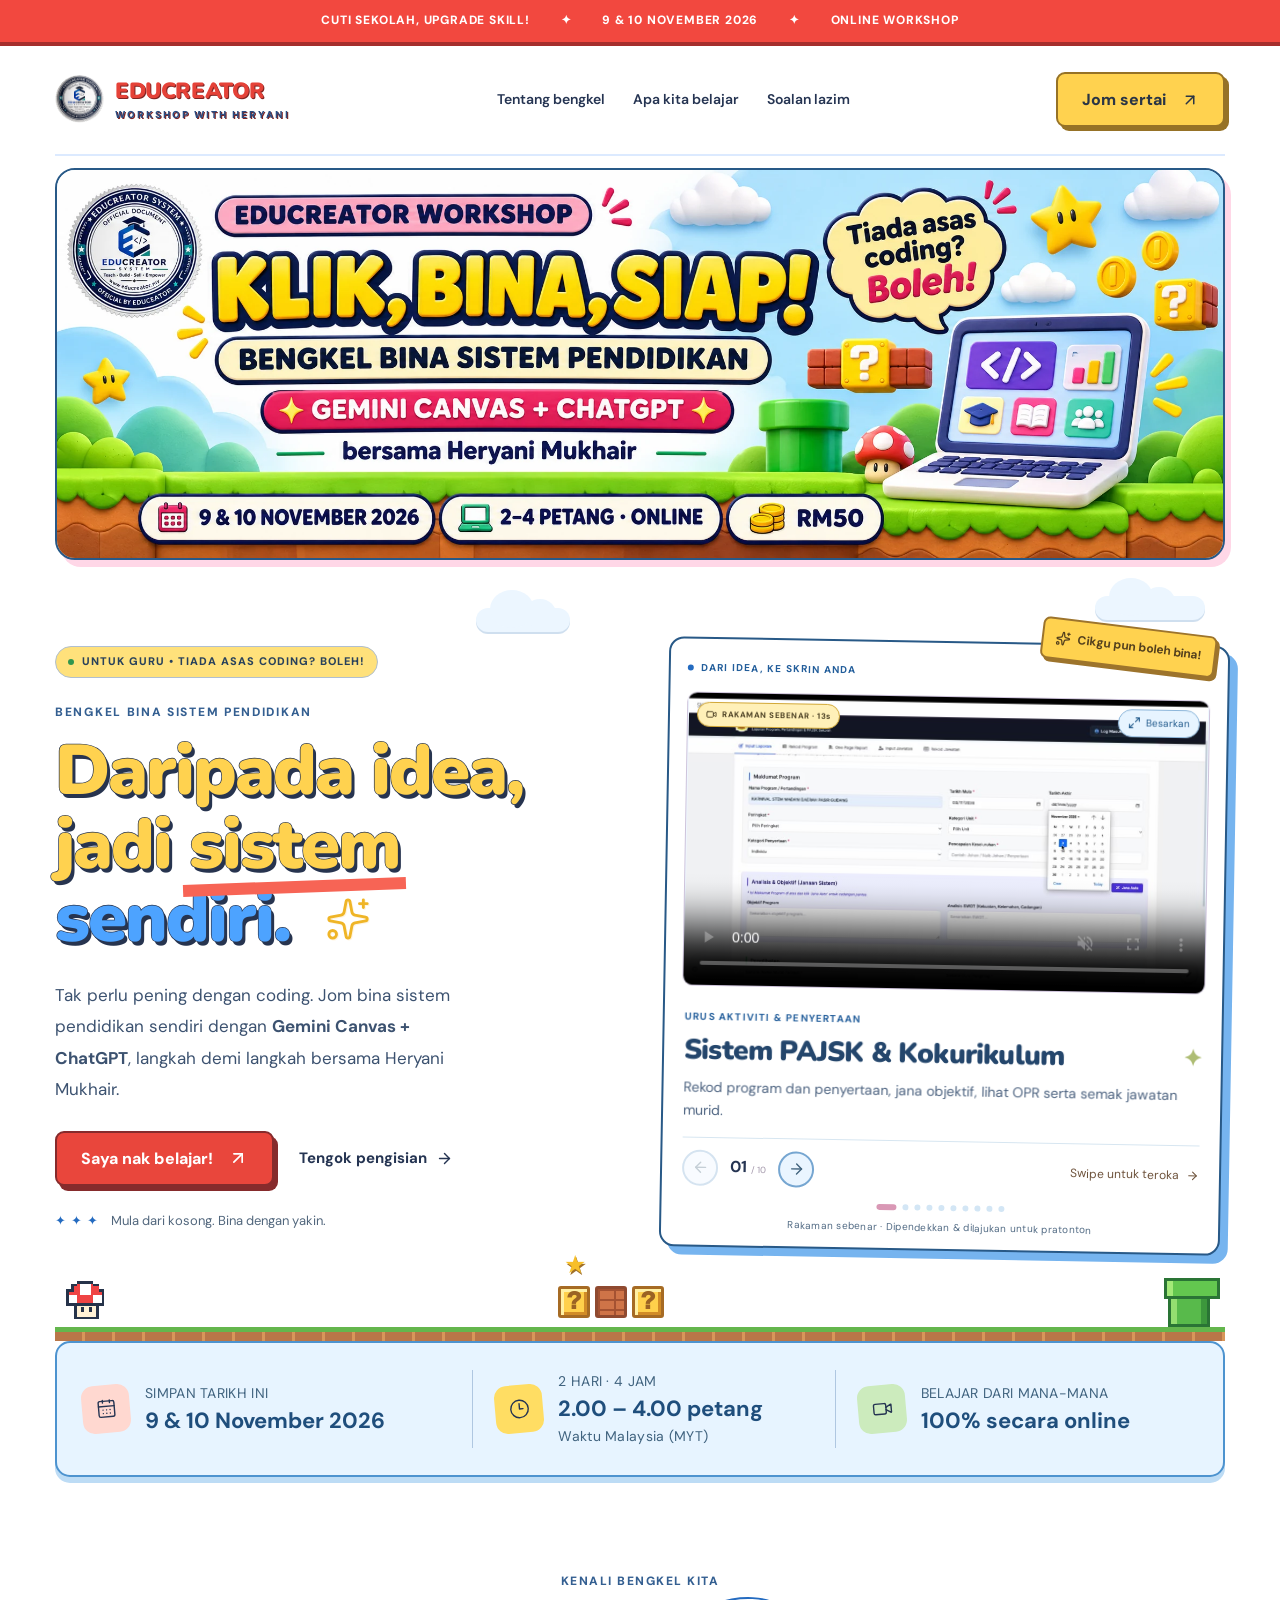
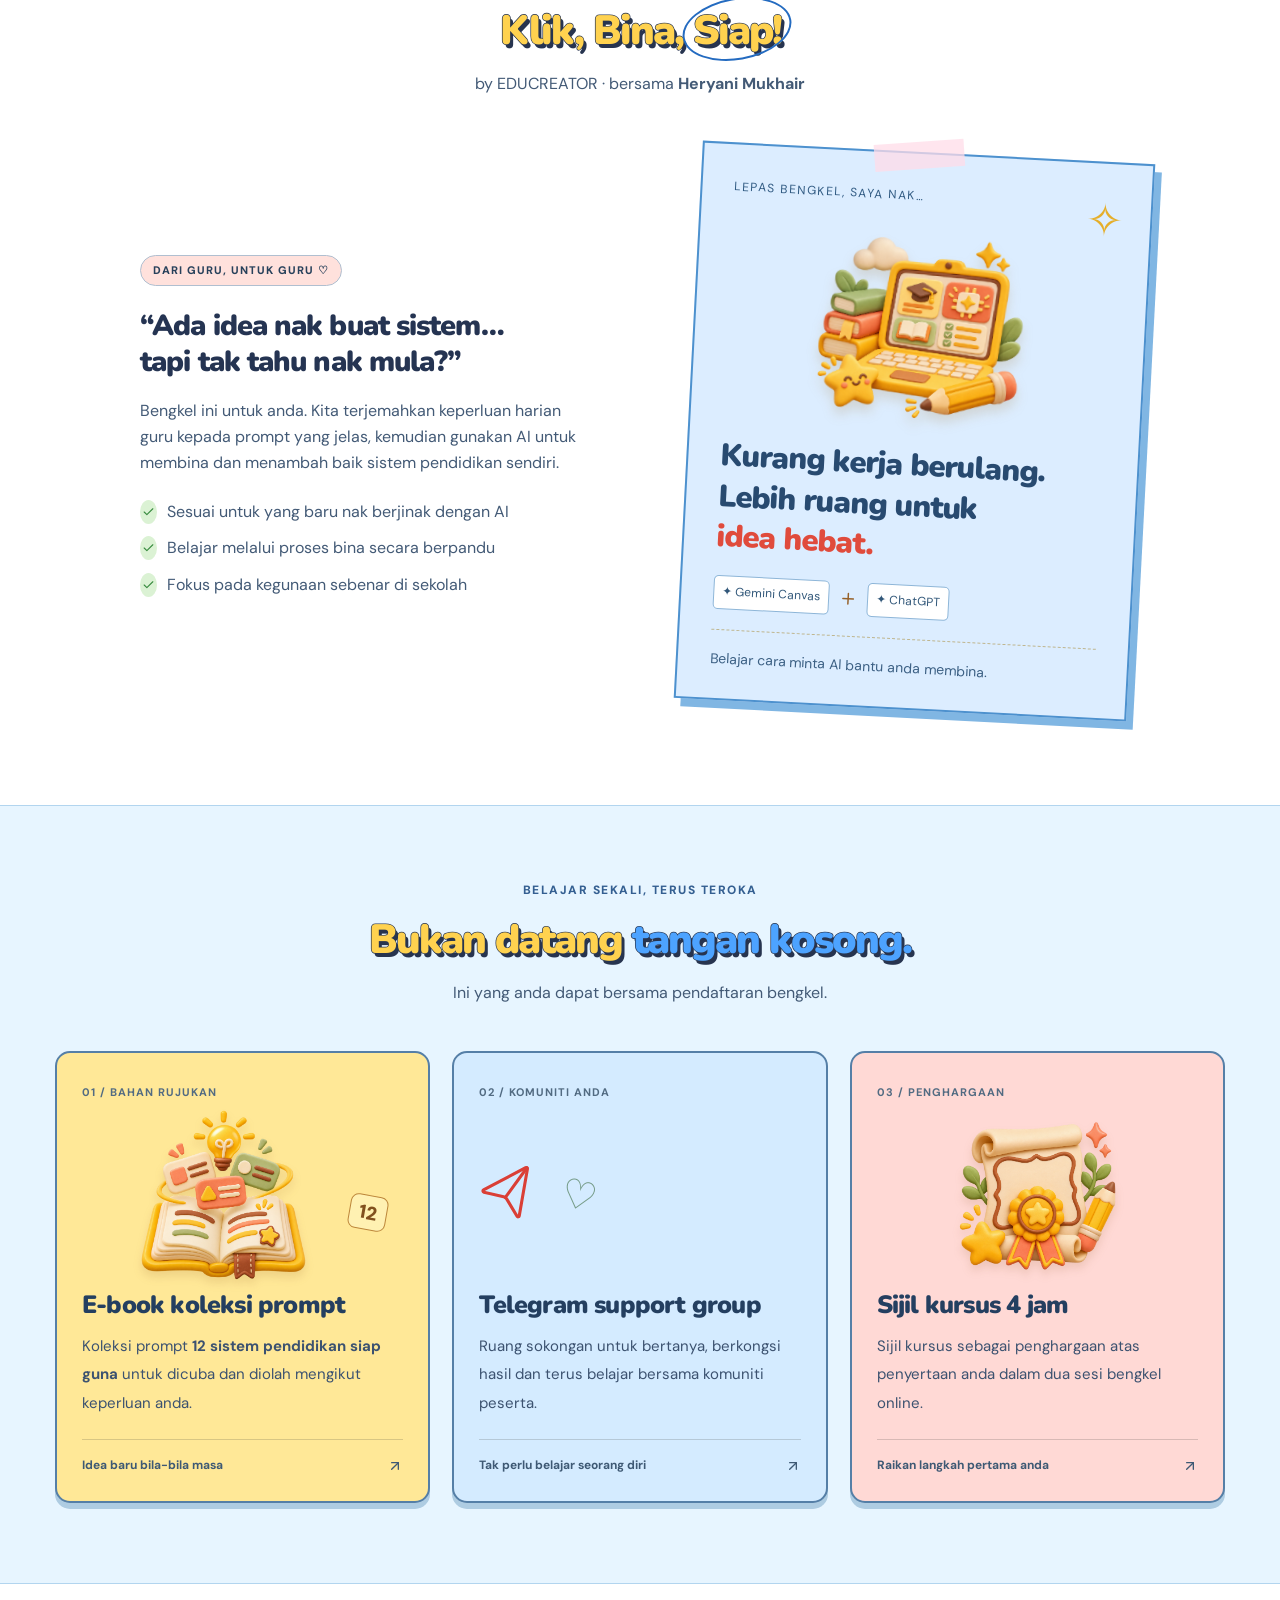
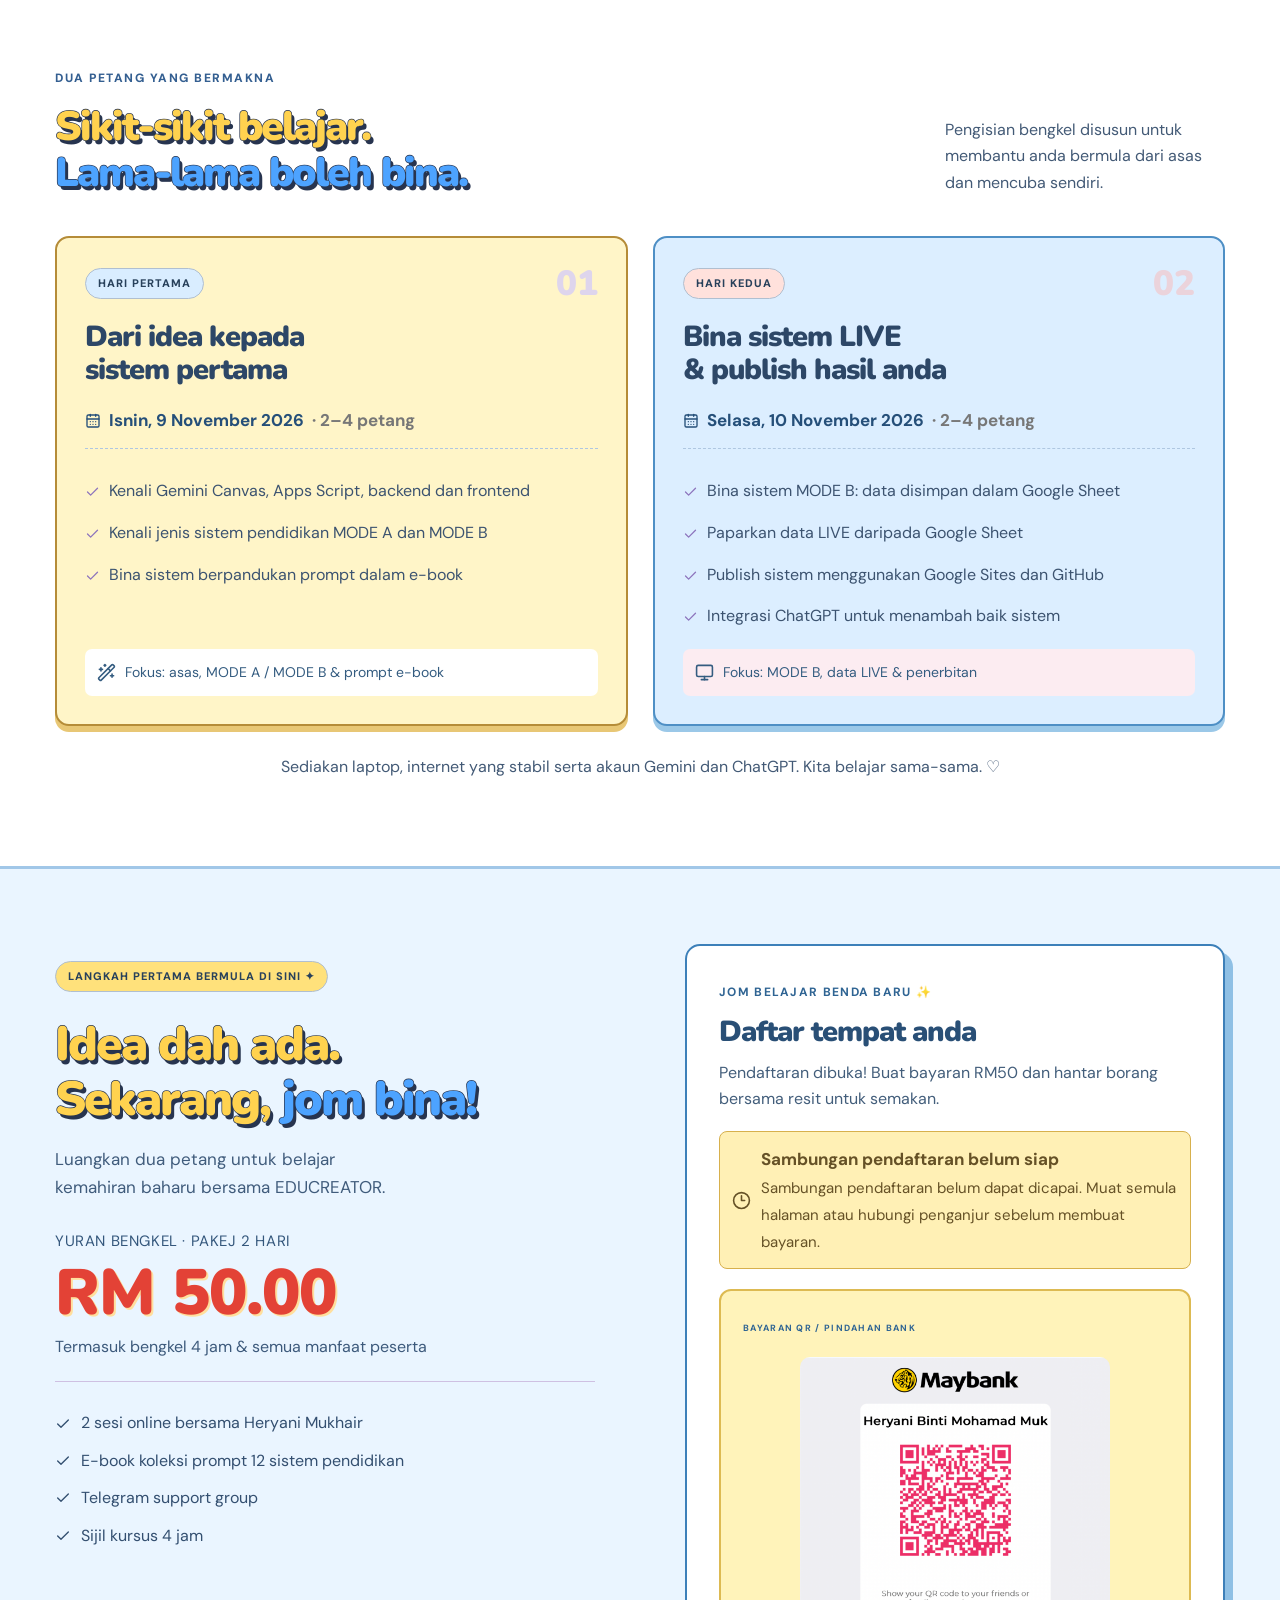
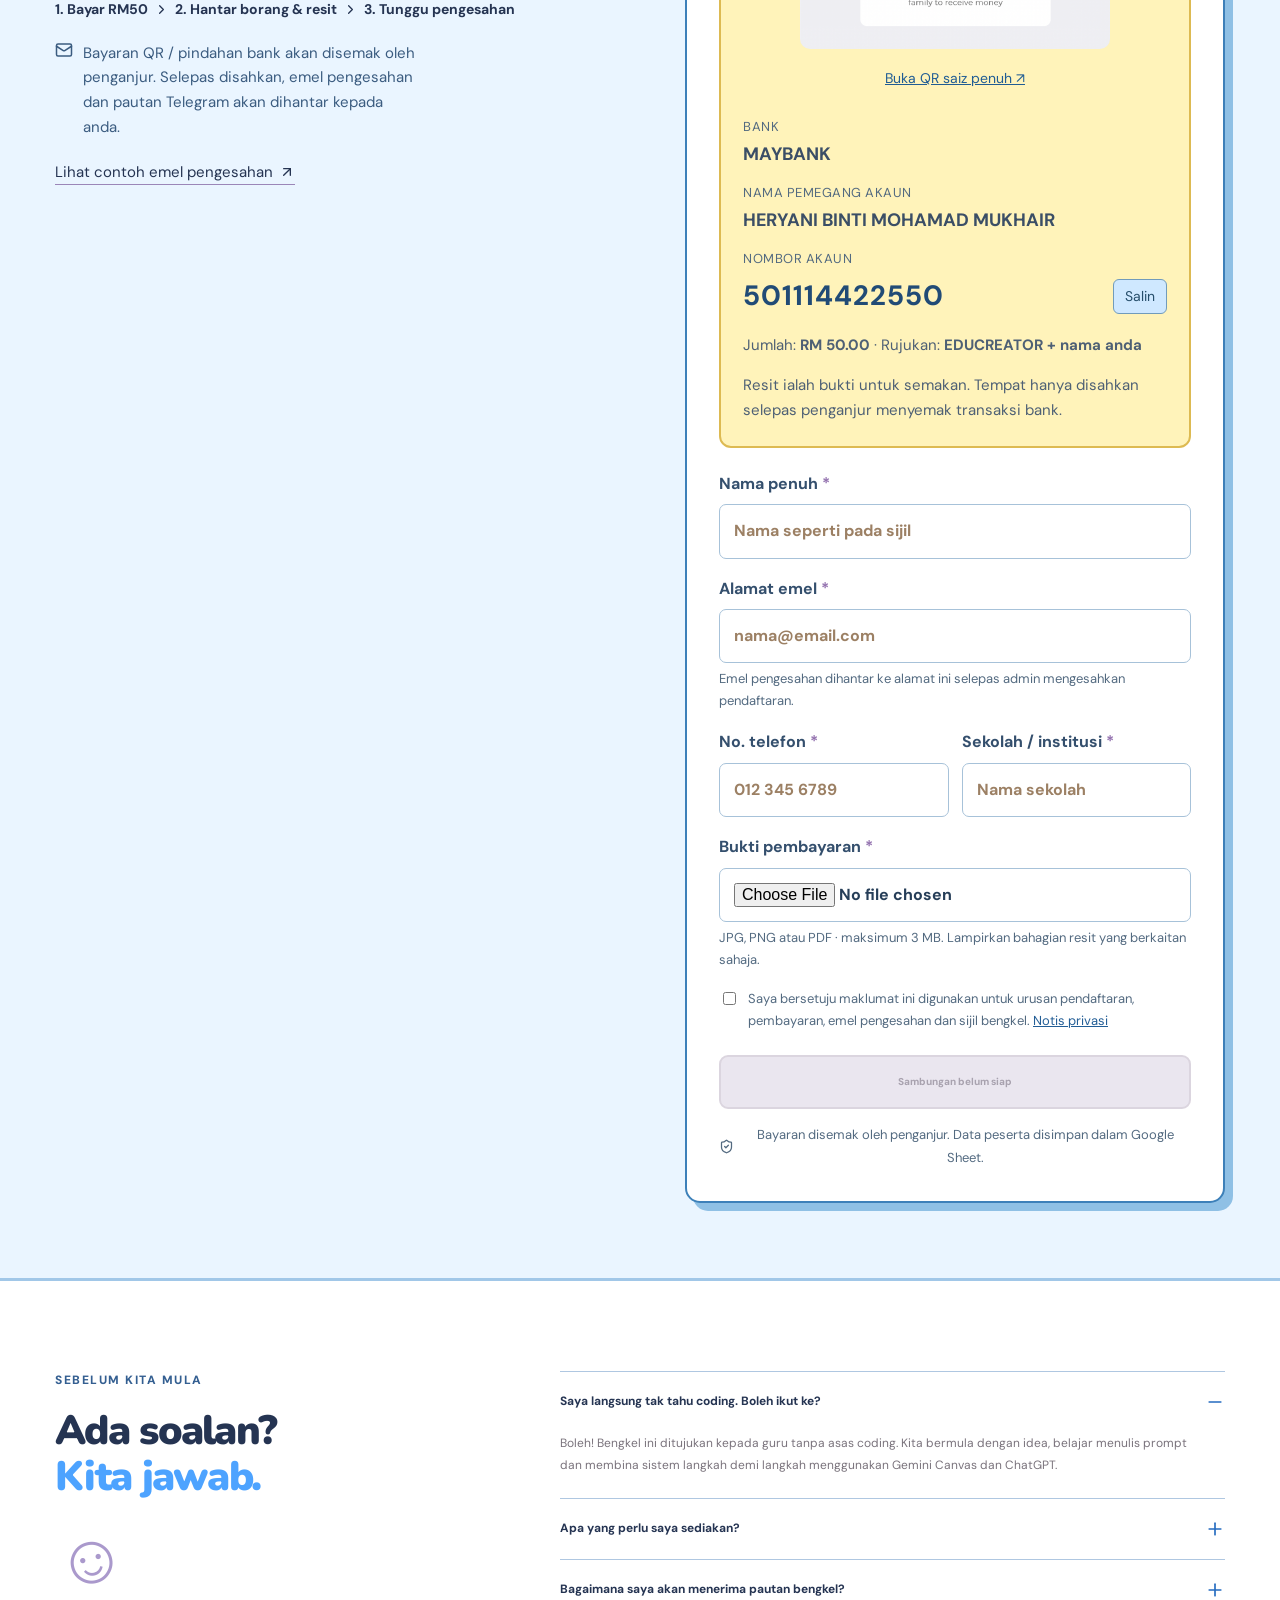
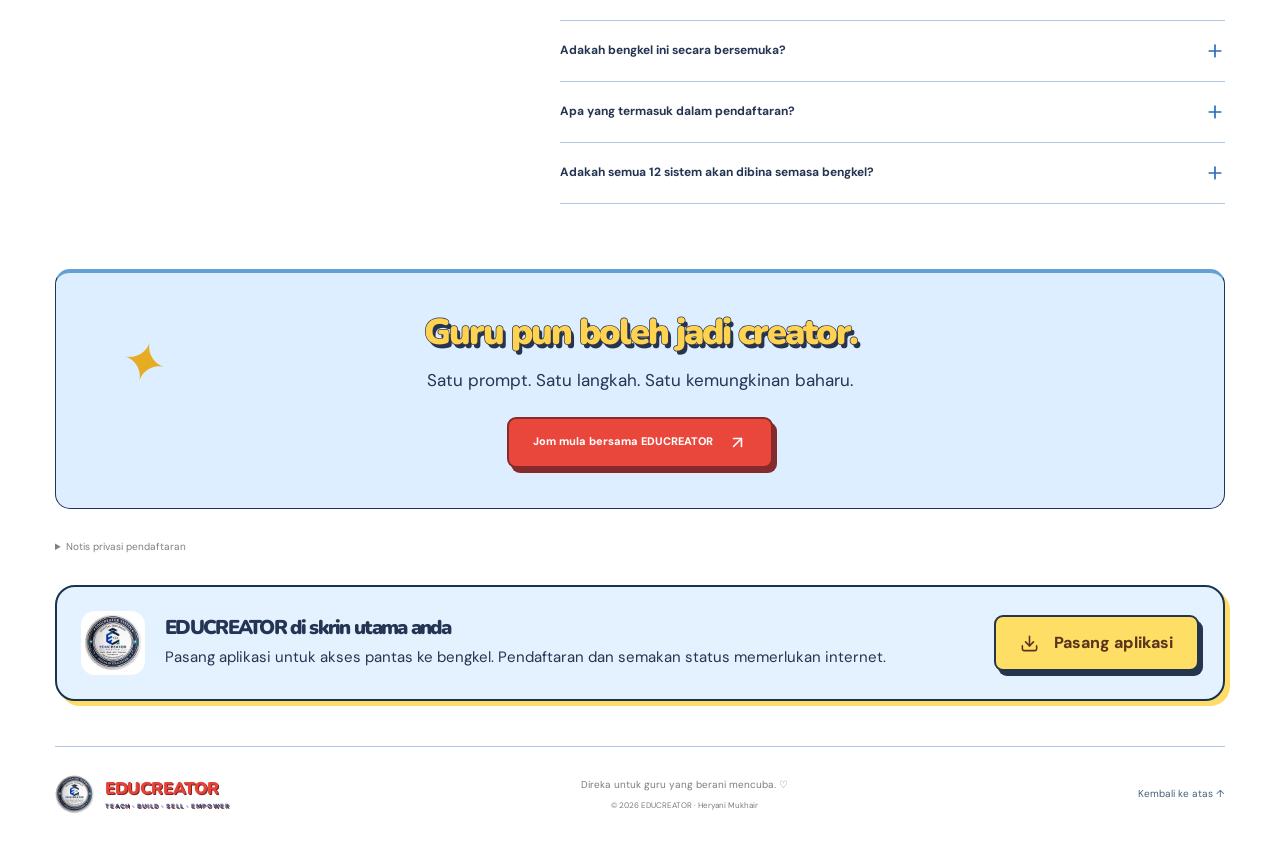
==== commit a2aac961: "Add files via upload" ====
--- a/index.html
+++ b/index.html
@@ -1,3 +1,3 @@
-<!doctype html><html lang="ms"><head><meta charset="UTF-8"><meta name="viewport" content="width=device-width,initial-scale=1"><meta name="theme-color" content="#147bd1"><link rel="manifest" href="./manifest.webmanifest"><link rel="icon" href="./icons/icon-192.png"><link rel="apple-touch-icon" href="./icons/apple-touch-icon.png"><meta name="apple-mobile-web-app-capable" content="yes"><meta name="apple-mobile-web-app-title" content="EDUCREATOR"><meta name="description" content="Bengkel online bina sistem pendidikan untuk guru. 9 &amp; 10 November 2026, 2–4 petang. RM50."><title>EDUCREATOR | Klik, Bina, Siap! bersama Heryani Mukhair</title>  <script type="module" crossorigin src="./assets/index-B9CDao8U.js"></script>
-  <link rel="stylesheet" crossorigin href="./assets/index-BYKuURAn.css">
+<!doctype html><html lang="ms"><head><meta charset="UTF-8"><meta name="viewport" content="width=device-width,initial-scale=1"><meta name="theme-color" content="#147bd1"><link rel="manifest" href="./manifest.webmanifest"><link rel="icon" href="./icons/icon-192.png"><link rel="apple-touch-icon" href="./icons/apple-touch-icon.png"><meta name="apple-mobile-web-app-capable" content="yes"><meta name="apple-mobile-web-app-title" content="EDUCREATOR"><meta name="description" content="Bengkel online bina sistem pendidikan untuk guru. 9 &amp; 10 November 2026, 2–4 petang. RM50."><title>EDUCREATOR | Klik, Bina, Siap! bersama Heryani Mukhair</title>  <script type="module" crossorigin src="./assets/index-mx9LVm8U.js"></script>
+  <link rel="stylesheet" crossorigin href="./assets/index-DCocqx4W.css">
 </head><body><div id="root"></div><noscript>Aktifkan JavaScript untuk melihat galeri dan mengisi borang pendaftaran bengkel.</noscript></body></html>
--- a/assets/index-DCocqx4W.css
+++ b/assets/index-DCocqx4W.css
@@ -0,0 +1 @@
+@import "https://fonts.googleapis.com/css2?family=DM+Sans:wght@400;500;600;700&family=Nunito:wght@400;500;600;700;800;900;1000&display=swap";:root{--ink:#30302f;--purple:#7d63bc;--lavender:#e9e0fa;--pink:#f8dce5;--lime:#e3efae;--mint:#d9eee4;--cream:#fffdf7;--border:#deddd5}*{box-sizing:border-box}html{scroll-behavior:smooth;scroll-padding-top:24px}body{background:var(--cream);color:var(--ink);margin:0;font-family:DM Sans,sans-serif;font-size:15px;line-height:1.65}button,input{font:inherit}button,a,input,summary{-webkit-tap-highlight-color:transparent}a{color:inherit;text-decoration:none}button{cursor:pointer;color:inherit}button:disabled{cursor:not-allowed}a:focus-visible,button:focus-visible,summary:focus-visible{outline:3px solid var(--purple);outline-offset:5px}h1,h2,h3,p{margin:0}h1,h2,h3{letter-spacing:-1.7px;font-family:Nunito,sans-serif;line-height:1.12}h2{font-size:clamp(30px,3.2vw,43px);font-weight:900}h3{font-weight:900}svg{flex-shrink:0}.wrap{width:min(1170px,100% - 88px);margin:auto}.top-ribbon{background:var(--lavender);text-align:center;letter-spacing:1.3px;border-bottom:1px solid #d8cee5;padding:8px 12px;font-size:10px;font-weight:700}.top-ribbon span{padding:0 27px}.nav{justify-content:space-between;align-items:center;gap:25px;height:102px;display:flex}.brand{letter-spacing:-.4px;align-items:center;gap:11px;font-family:Nunito,sans-serif;font-size:22px;font-weight:1000;line-height:1.15;display:flex}.brand small{letter-spacing:2px;margin-top:5px;font-family:DM Sans,sans-serif;font-size:8px;display:block}.logo-crop{border-radius:50%;flex-shrink:0;width:49px;height:49px;display:block;position:relative;overflow:hidden}.logo-crop img{width:121%;max-width:none;height:auto;position:absolute;top:-36.7%;left:-11%}.nav nav{gap:28px;font-size:12px;font-weight:600;display:flex}.nav nav a:hover,.text-link:hover{color:var(--purple)}.btn{border:1.5px solid var(--ink);background:#fff;border-radius:9px;justify-content:center;align-items:center;gap:15px;padding:13px 22px;font-size:13px;font-weight:700;line-height:1.45;transition:transform .2s,box-shadow .2s;display:inline-flex}.btn:hover:not(:disabled){transform:translateY(-3px);box-shadow:3px 5px #30302f}.nav-btn{background:var(--lime);box-shadow:2px 3px 0 var(--ink);padding:11px 18px}.primary{background:var(--purple);color:#fff;border-color:var(--ink);box-shadow:3px 4px 0 var(--ink)}.hero{grid-template-columns:1fr 1fr;align-items:center;gap:65px;padding:45px 0 65px;display:grid}.pill{letter-spacing:1px;border-radius:100px;align-items:center;gap:8px;padding:7px 12px;font-size:9px;font-weight:800;line-height:1.4;display:inline-flex}.lime{background:var(--lime)}.lavender{background:var(--lavender)}.pink{background:var(--pink)}.mint{background:var(--mint)}.dot{background:#708c30;border-radius:100%;width:6px;height:6px}.eyebrow{letter-spacing:1.5px;font-size:10px;font-weight:700;display:block}.hero .eyebrow{letter-spacing:1.7px;margin:25px 0 13px;font-size:10px}h1{letter-spacing:-3.4px;font-size:clamp(48px,5.5vw,72px);font-weight:1000;line-height:1.04;position:relative}.highlight{z-index:0;white-space:nowrap;position:relative}.highlight:after{content:"";background:var(--lime);z-index:-1;height:15px;position:absolute;bottom:4px;left:-6px;right:-6px;transform:rotate(-2deg)}.purple-word{color:var(--purple)}.heading-spark{color:var(--purple);stroke-width:1.5px;margin-left:35px;position:absolute;bottom:13px}.hero-desc{max-width:425px;margin:25px 0;font-size:14px;line-height:1.85}.hero-actions{align-items:center;gap:25px;display:flex}.text-link{align-items:center;gap:9px;font-size:12px;font-weight:700;display:inline-flex}.hero-note{color:#66665f;align-items:center;gap:12px;margin-top:24px;font-size:10px;display:flex}.small-stars{color:var(--purple);letter-spacing:1px;font-size:13px}.hero-art{align-items:center;height:450px;display:flex;position:relative}.art-orbit{background:#f0eaf9 radial-gradient(#c6b7df 1px,#0000 1px) 0 0/17px 17px;border:1px solid #e2d9ef;border-radius:49% 51% 40% 60%;position:absolute;inset:18px -17px -5px;transform:rotate(-10deg)}.browser-card{border:1.5px solid var(--ink);background:#fffefa;border-radius:13px;width:100%;position:relative;overflow:hidden;transform:rotate(-3deg);box-shadow:7px 9px #cbb9eb}.browser-top{border-bottom:1.5px solid var(--ink);background:#fff9f3;justify-content:space-between;align-items:center;padding:12px 14px;font-size:9px;display:flex}.traffic{gap:4px;display:flex}.traffic i{border:1px solid var(--ink);background:#f2b4bc;border-radius:100%;width:7px;height:7px}.traffic i:nth-child(2){background:#efdfa0}.traffic i:nth-child(3){background:#b8d5b4}.mock-body{display:flex}.mock-sidebar{background:#f0e9fb;border-right:1px solid #e0d6ed;flex-direction:column;align-items:center;gap:18px;width:58px;padding:20px 15px;display:flex}.mock-symbol{color:var(--purple);margin-bottom:10px;font-size:31px;font-weight:900;line-height:1;position:relative}.mock-symbol span{font-size:14px;position:absolute;top:-6px;right:-10px}.mock-sidebar i{background:#c5b7df;border-radius:2px;width:17px;height:7px;display:block}.mock-sidebar i:first-of-type{background:var(--purple)}.mock-content{width:calc(100% - 58px);padding:23px 22px}.mock-label{letter-spacing:1px;color:#7e758c;font-size:7px}.mock-content h3{letter-spacing:-1px;margin:5px 0;font-size:27px}.mock-content h3 span{color:#a5b750}.mock-content p{color:#777;font-size:8px}.mock-stats{gap:12px;margin-top:18px;display:flex}.mock-stats>div{border:1px solid #c9c0d1;border-radius:9px;width:50%;padding:12px}.mock-stats b,.mock-stats small{margin-top:5px;font-size:9px;display:block}.mock-stats small{color:#68606c;margin-top:1px;font-size:7px}.mock-report{background:#fff;border:1px solid #dcd9d1;border-radius:8px;margin-top:13px;padding:13px 13px 8px}.mock-report>div:first-child{justify-content:space-between;font-size:8px;font-weight:700;display:flex}.bars{border-bottom:1px solid #eee;align-items:end;gap:13px;height:65px;padding:8px 3px 0;display:flex}.bars i{background:#cbb9eb;border-radius:3px 3px 0 0;flex:1}.bars i:nth-child(2n){background:#d8e7aa}.bars i:nth-child(3n){background:#f1c8d7}.bar-days{color:#999;justify-content:space-between;margin-top:4px;font-size:6px;display:flex}.floating-tag{border:1.5px solid var(--ink);z-index:2;background:var(--lime);box-shadow:2px 3px 0 var(--ink);border-radius:8px;align-items:center;gap:7px;padding:10px 13px;font-size:10px;font-weight:700;display:flex;position:absolute}.tag-top{top:4px;right:-13px;transform:rotate(7deg)}.tag-bottom{background:var(--pink);bottom:0;left:45px;transform:rotate(-4deg)}.prompt-bubble{border:1.5px solid var(--ink);z-index:3;background:#fff;border-radius:11px;align-items:center;gap:12px;padding:14px;display:flex;position:absolute;bottom:58px;left:-40px;transform:rotate(3deg);box-shadow:3px 4px #30302f}.prompt-icon{background:var(--lavender);border-radius:8px;justify-content:center;align-items:center;width:35px;height:35px;display:flex}.prompt-bubble small{letter-spacing:1px;color:#888;font-size:6px;display:block}.prompt-bubble b{font-size:10px}.cursor{fill:var(--purple);stroke:#fff;filter:drop-shadow(1px 1px #30302f);position:absolute;bottom:-20px;right:0}.doodle-star{color:var(--purple);font-size:68px;position:absolute;top:0;left:-35px;transform:rotate(15deg)}.doodle-flower{color:#d6a4ba;font-size:59px;position:absolute;bottom:17px;right:-22px}.event-strip{border:1px solid var(--border);background:#fffefb;border-radius:13px;grid-template-columns:1.15fr 1fr 1fr;gap:25px;padding:25px 27px;display:grid}.event-strip>div{border-right:1px solid var(--border);align-items:center;gap:15px;display:flex}.event-strip>div:last-child{border:0}.strip-icon{border-radius:12px;justify-content:center;align-items:center;width:43px;height:43px;display:flex;transform:rotate(-5deg)}.strip-icon svg{stroke-width:1.6px;width:21px}.event-strip small{letter-spacing:.9px;color:#76736f;font-size:8px;display:block}.event-strip strong{font-size:13px;font-weight:700;line-height:1.8;display:block}.intro-section{padding:95px 0}.section-heading{text-align:center}.section-heading .eyebrow{margin-bottom:16px}.section-heading p{color:#716a77;margin-top:17px;font-size:13px}.hand-circle{display:inline-block;position:relative}.hand-circle:after{content:"";border:2px solid var(--purple);border-radius:50%;position:absolute;inset:-10px -11px -6px;transform:rotate(-10deg)}.intro-grid{grid-template-columns:1fr 1fr;align-items:center;gap:95px;max-width:1000px;margin:55px auto 0;display:grid}.intro-copy h3{letter-spacing:-.9px;margin:22px 0 17px;font-size:28px;line-height:1.25}.intro-copy p{color:#726d74;margin-bottom:22px;font-size:13px}.check-line{align-items:center;gap:10px;margin:10px 0;font-size:12px;display:flex}.check-line svg{background:var(--mint);color:#487d63;border-radius:100%;width:17px;padding:2px}.learning-note{background:#f1edcf;border:1px solid #d9d2ad;padding:40px 34px 29px;position:relative;transform:rotate(3deg);box-shadow:4px 5px #e9e4d3}.tape{background:#e1d0efbb;width:90px;height:27px;position:absolute;top:-12px;left:38%;transform:rotate(-7deg)}.learning-note small{letter-spacing:1.5px;font-size:8px}.learning-note h3{letter-spacing:-1px;margin:19px 0;font-size:32px;line-height:1.3}.learning-note em{color:var(--purple);font-style:normal}.learning-note p{border-top:1px dashed #bfb68f;margin-top:20px;padding-top:17px;font-size:10px}.note-doodle{color:#9f9164;font-size:45px;position:absolute;top:20px;right:26px}.note-tools{align-items:center;gap:10px;display:flex}.note-tools span{background:#fffdf4;border:1px solid #d5cda7;border-radius:5px;padding:6px 8px;font-size:9px}.bonus-section{background:#f5f1fa;border-top:1px solid #e7e0ed;border-bottom:1px solid #e7e0ed;padding:75px 0 80px}.benefits{grid-template-columns:repeat(3,1fr);gap:22px;margin-top:45px;display:grid}.benefit{border:1.3px solid var(--ink);border-radius:16px;padding:25px;position:relative}.benefit-number{letter-spacing:1px;font-size:8px;font-weight:700}.benefit-art{color:#47434f;align-items:center;height:105px;display:flex;position:relative}.benefit-art svg{stroke-width:1.3px;transform:rotate(-9deg)}.book-art>span{border:1px solid var(--ink);background:#fffef9;border-radius:8px;padding:1px 9px;font-size:19px;font-weight:900;position:relative;top:18px;left:-16px;transform:rotate(10deg)}.art-heart{color:#759b87;margin-left:25px;font-size:40px;transform:rotate(15deg)}.art-star{color:#b98097;margin-left:24px;font-size:37px}.benefit h3{letter-spacing:-.8px;margin-bottom:13px;font-size:23px}.benefit p{color:#5c5761;min-height:92px;font-size:12px;line-height:1.9}.benefit-label{border-top:1px solid #30302f30;justify-content:space-between;align-items:center;margin-top:15px;padding-top:16px;font-size:9px;font-weight:700;display:flex}.agenda-section{padding:85px 0}.agenda-header{justify-content:space-between;align-items:end;gap:60px;display:flex}.agenda-header .eyebrow{margin-bottom:16px}.agenda-header p{color:#716a77;max-width:280px;font-size:12px}.agenda-grid{grid-template-columns:1fr 1fr;gap:25px;margin-top:40px;display:grid}.day-card{border:1px solid var(--border);background:#fff;border-radius:15px;padding:28px}.day-top{justify-content:space-between;align-items:center;display:flex}.day-top>span:last-child{color:#ded5ed;font-family:Nunito,sans-serif;font-size:35px;font-weight:1000;line-height:1}.second .day-top>span:last-child{color:#ebd3db}.day-card h3{letter-spacing:-1px;margin:20px 0;font-size:29px}.day-date{flex-wrap:wrap;align-items:center;gap:8px;font-size:10px;font-weight:600;display:flex}.day-date>span{color:#777}.day-card ul{border-top:1px dashed var(--border);margin:13px 0 0;padding:15px 0 18px;font-size:12px;list-style:none}.day-card li{align-items:center;gap:9px;margin-top:13px;display:flex}.day-card li svg{color:#8d74bd;width:15px}.day-result{background:#f1ecf9;border-radius:7px;align-items:center;gap:9px;padding:12px;font-size:10px;display:flex}.second .day-result{background:#fcecf1}.agenda-foot{text-align:center;color:#79716f;margin-top:28px;font-size:11px}.registration-section{background:#e9e1f5;border-top:1px solid #d8cde9;border-bottom:1px solid #d8cde9;padding:75px 0}.registration-grid{grid-template-columns:1fr 1fr;align-items:start;gap:90px;display:grid}.registration-copy{padding-top:17px}.registration-copy h2{letter-spacing:-2px;margin:25px 0 18px;font-size:50px;line-height:1.15}.registration-copy h2 span{color:var(--purple)}.registration-copy>p{max-width:345px;font-size:13px}.price-block{border-bottom:1px solid #cfc0e2;padding:27px 0 21px}.price-block>*{display:block}.price-block small{letter-spacing:1.2px;font-size:8px}.price-block strong{letter-spacing:-1px;font-family:Nunito,sans-serif;font-size:46px;font-weight:1000;line-height:1.4}.price-block strong.price-pending{margin:7px 0;font-size:30px}.price-block>span{color:#7b7088;font-size:10px}.package-list{padding:5px 0;font-size:12px;list-style:none}.package-list li{align-items:center;gap:10px;margin:11px 0;display:flex}.package-list svg{width:16px}.steps{align-items:center;gap:6px;padding-top:19px;font-size:9px;font-weight:700;display:flex}.confirmation-note{color:#746683;gap:10px;margin-top:18px;display:flex;max-width:360px!important;font-size:10px!important}.preview-link{background:0 0;border:0;border-bottom:1px solid #9b86b8;align-items:center;gap:6px;margin-top:20px;padding:0;font-size:11px;display:flex}.registration-card{background:var(--cream);border:1.5px solid var(--ink);border-radius:17px;padding:32px;box-shadow:6px 7px #cbb9e0}.form-kicker{letter-spacing:1.3px;color:#89759e;font-size:8px;font-weight:700}.registration-card h3{letter-spacing:-1px;margin:12px 0 11px;font-size:29px}.form-notice{background:#f7f0d7;border:1px solid #e8dcaf;border-radius:8px;align-items:center;gap:10px;margin:19px 0;padding:12px;font-size:10px;line-height:1.6;display:flex}.form-notice b{display:block}.registration-card form{margin-top:23px}form>label,.form-row label{margin-top:17px;font-size:10px;font-weight:700;display:block}label>span:not(.consent span){color:#9270ae}input:not([type=checkbox]){width:100%;color:var(--ink);background:#fff;border:1px solid #ddd8d4;border-radius:7px;outline:none;margin-top:7px;padding:11px 12px;font-size:11px;display:block}input:focus{border-color:var(--purple);box-shadow:0 0 0 3px #eae1fb}label>small{color:#8b818d;margin-top:5px;font-size:8px;font-weight:400;display:block}.form-row{grid-template-columns:1fr 1fr;gap:13px;display:grid}.honeypot{position:absolute;left:-9999px}.consent{align-items:flex-start;gap:9px;line-height:1.8;font-size:9px!important;font-weight:400!important;display:flex!important}.consent input{accent-color:var(--purple);flex-shrink:0;margin-top:4px}.consent a{text-decoration:underline}.submit-btn{width:100%;margin-top:23px;padding:15px 12px;font-size:12px}.submit-btn:disabled{box-shadow:none;color:#70657a;background:#ddd7e6;border-color:#c4baca;font-size:10px}.secure-note{color:#837a87;justify-content:center;align-items:center;gap:6px;margin-top:15px;font-size:8px;display:flex}.form-error{color:#a2334a;background:#ffedee;border-radius:6px;margin-top:15px;padding:12px;font-size:12px}.faq-section{grid-template-columns:1fr 1.6fr;gap:90px;padding:90px 0 65px;display:grid}.faq-section .eyebrow{margin-bottom:18px}.faq-doodle{color:#a9c;width:70px;margin-top:25px;font-size:70px;line-height:1;display:block;transform:rotate(-15deg)}.faqs article{border-bottom:1px solid var(--border)}.faqs article:first-child{border-top:1px solid var(--border)}.faqs button{text-align:left;background:0 0;border:0;justify-content:space-between;align-items:center;gap:20px;width:100%;padding:20px 0;font-size:12px;font-weight:700;display:flex}.faqs button svg{color:var(--purple)}.faqs p{color:#7a737c;max-width:95%;padding-bottom:21px;font-size:12px;line-height:1.9}.closing{background:var(--lime);border:1.3px solid var(--ink);text-align:center;border-radius:15px;margin-bottom:30px;padding:40px 20px;position:relative}.closing>span{color:#8c9c50;font-size:55px;position:absolute;top:45px;left:65px;transform:rotate(15deg)}.closing h2{font-size:36px}.closing p{margin:12px 0 23px;font-size:12px}.closing .btn{font-size:11px}.privacy{color:#847c86;margin-top:25px;font-size:10px}.privacy summary{cursor:pointer}.privacy p{max-width:850px;padding-top:12px;line-height:1.9}.footer{border-top:1px solid var(--border);justify-content:space-between;align-items:center;gap:20px;margin-top:35px;padding:28px 0 35px;display:flex}.footer .brand{font-size:17px}.footer .logo-crop{width:39px;height:39px}.footer .brand small{letter-spacing:1px;font-size:6px}.footer p{color:#827983;text-align:center;font-size:10px}.footer p small{margin-top:6px;font-size:8px;display:block}.footer>a:last-child{font-size:10px}.email-dialog{color:var(--ink);border:1.5px solid var(--ink);background:var(--cream);border-radius:18px;width:min(550px,100% - 32px);max-height:90vh;padding:35px;position:fixed;box-shadow:8px 10px #b8a6d0}.email-dialog::backdrop{-webkit-backdrop-filter:blur(3px);backdrop-filter:blur(3px);background:#29213688}.email-dialog .close{background:0 0;border:0;padding:5px;display:flex;position:absolute;top:10px;right:10px}.email-dialog .pill{margin:5px 10px 25px 0;font-size:7px}.email-dialog>svg{color:var(--purple);margin-bottom:20px;display:block}.email-dialog h3{margin-bottom:20px;font-size:27px}.email-dialog p{margin-bottom:20px;font-size:12px}.email-details{background:var(--lavender);border-radius:10px;flex-direction:column;margin-bottom:20px;padding:17px;font-size:12px;display:flex}.email-sample-button{background:var(--mint);border-radius:8px;align-items:center;gap:10px;margin-bottom:20px;padding:13px;font-size:12px;display:flex}.email-dialog .muted{color:#887d8f;font-size:10px}.receipt{text-align:center;padding:20px 0}.receipt-icon{background:var(--mint);border-radius:100%;justify-content:center;align-items:center;width:65px;height:65px;margin:auto;display:flex}.receipt p{margin:20px 0;font-size:12px}.receipt .btn{margin:10px auto;display:flex}.receipt .text-link{margin-top:20px}.spin{animation:1s linear infinite spin}@keyframes spin{to{transform:rotate(360deg)}}@media (width>=1450px){.wrap{max-width:1220px}.hero{padding-top:65px;padding-bottom:85px}.hero-art{height:470px}}@media (width<=1000px){.wrap{width:calc(100% - 50px)}.hero{gap:40px}h1{font-size:58px}.nav nav{gap:16px;font-size:10px}.hero-art{height:410px}.prompt-bubble{left:-20px}.mock-content{padding:17px}.intro-grid{gap:50px}.registration-grid{gap:45px}.registration-card{padding:25px}.event-strip{gap:15px;padding:23px 20px}.event-strip>div{gap:10px}.event-strip strong{font-size:11px}.faq-section{gap:40px}.benefit{padding:20px}.benefit h3{font-size:21px}.registration-copy h2{font-size:43px}.day-date{font-size:9px}}@media (width<=760px){.wrap{width:calc(100% - 36px)}.top-ribbon{letter-spacing:.6px;font-size:8px}.top-ribbon span{padding:0 8px}.nav{gap:10px;height:84px}.nav nav{display:none}.brand{font-size:18px}.brand small{letter-spacing:1.5px;font-size:6px}.logo-crop{width:40px;height:40px}.nav-btn{gap:8px;padding:9px 13px;font-size:11px}.hero{grid-template-columns:1fr;gap:40px;padding-top:22px;padding-bottom:38px}.hero-copy{max-width:530px}.hero .pill{font-size:8px}h1{letter-spacing:-3px;font-size:60px}.hero .eyebrow{margin-top:22px;font-size:9px}.hero-desc{margin:22px 0;font-size:13px}.hero-actions{gap:20px}.hero-note{margin-top:20px}.hero-art{width:calc(100% - 25px);max-width:450px;height:400px;margin:10px auto 15px}.browser-card{margin:auto}.mock-content{padding:20px}.doodle-star{font-size:52px;left:-20px}.tag-top{font-size:9px;top:0;right:0}.doodle-flower{font-size:47px;right:-10px}.prompt-bubble{padding:12px;bottom:45px;left:-10px}.prompt-bubble b{font-size:9px}.tag-bottom{bottom:-5px;left:50px}.art-orbit{inset:10px -9px 0}.event-strip{grid-template-columns:1fr;gap:0;padding:10px 20px}.event-strip>div{border-right:0;border-bottom:1px solid var(--border);gap:15px;padding:17px 0}.event-strip strong{font-size:13px}.event-strip p>small:last-child:not(:first-child){font-size:7px}.intro-section{padding:65px 0}.section-heading .eyebrow{font-size:9px}.section-heading p{font-size:12px}.intro-grid{grid-template-columns:1fr;gap:40px;margin-top:40px}.intro-copy h3{font-size:27px}.learning-note{width:calc(100% - 14px);max-width:420px;margin:auto;transform:rotate(2deg)}.learning-note h3{font-size:31px}.bonus-section{padding:60px 0}.benefits{grid-template-columns:1fr;gap:18px;margin-top:30px}.benefit{padding:25px}.benefit-art{height:90px}.benefit p{max-width:430px;min-height:0;font-size:13px}.benefit h3{font-size:26px}.benefit-number{font-size:9px}.benefit-label{font-size:10px}.agenda-section{padding:65px 0}.agenda-header{display:block}.agenda-header p{max-width:100%;margin-top:18px}.agenda-grid{grid-template-columns:1fr;gap:18px;margin-top:28px}.day-card{padding:24px}.day-date{font-size:10px}.day-card ul{font-size:11px}.agenda-foot{font-size:10px}.registration-section{padding:45px 0 55px}.registration-grid{grid-template-columns:1fr;gap:30px}.registration-copy h2{font-size:47px}.registration-copy>p{max-width:100%}.price-block strong.price-pending{font-size:29px}.price-block{padding-top:23px}.confirmation-note{max-width:100%!important}.registration-card{padding:25px 22px}.registration-card h3{font-size:30px}.form-row{grid-template-columns:1fr;gap:0}.registration-card form>label,.form-row label{margin-top:20px;font-size:12px}input:not([type=checkbox]){padding:12px;font-size:16px}.consent{font-size:10px!important}.secure-note{font-size:8px}.submit-btn{font-size:13px}.form-notice{font-size:11px}.faq-section{grid-template-columns:1fr;gap:25px;padding:65px 0 45px}.faq-doodle,.faq-section h2 br{display:none}.faqs button{font-size:12px}.closing{padding:35px 20px}.closing h2{max-width:260px;margin:auto;font-size:29px}.closing>span{font-size:28px;top:15px;left:15px}.closing p{font-size:11px}.closing .btn{gap:10px;padding:12px;font-size:10px}.footer{flex-wrap:wrap;justify-content:center;gap:22px;padding-bottom:25px}.footer p{order:3;width:100%}.footer>a:last-child{font-size:9px}.email-dialog{padding:29px 22px}.email-dialog h3{font-size:25px}}@media (prefers-reduced-motion:reduce){html{scroll-behavior:auto}*,:before,:after{transition:none!important;animation:none!important}}.bank-panel{background:#f5f0fc;border:1px solid #dbcee7;border-radius:10px;margin:20px 0;padding:17px}.bank-panel>.form-kicker{font-size:9px}.payment-qr{border-radius:8px;width:100%;max-width:210px;height:auto;margin:18px auto;display:block}.qr-placeholder{text-align:center;color:#776288;background:#fffdf8;border:1px dashed #bba8d1;border-radius:9px;flex-direction:column;align-items:center;gap:9px;margin:15px 0;padding:24px 13px;font-size:11px;display:flex}.qr-placeholder span{font-size:9px}.bank-detail{flex-direction:column;gap:3px;display:flex}.bank-detail>small{letter-spacing:.8px;color:#897b92;margin-top:11px;font-size:8px}.bank-detail b{font-size:12px}.account-number{justify-content:space-between;align-items:center;gap:8px;display:flex}.account-number strong{word-break:break-all;-webkit-user-select:all;user-select:all;font-size:17px}.account-number button{background:#fff;border:1px solid #a68cbc;border-radius:6px;padding:5px 11px;font-size:10px}.account-number button:disabled{opacity:.45}.bank-panel p{margin-top:14px;font-size:9px;line-height:1.8}.secure-note{text-align:center;line-height:1.7}.steps{flex-wrap:wrap}.hero{gap:48px;padding-top:36px;padding-bottom:48px}.systems-showcase{border:1.5px solid var(--ink);background:#fffefa;border-radius:19px;min-width:0;margin-top:15px;padding:19px 17px 12px;position:relative;transform:rotate(1deg);box-shadow:7px 8px #d1c0ed}.showcase-sticker{background:var(--lime);border:1.3px solid var(--ink);box-shadow:2px 3px 0 var(--ink);z-index:2;border-radius:7px;align-items:center;gap:7px;padding:9px 12px;font-size:10px;font-weight:700;display:flex;position:absolute;top:-20px;right:12px;transform:rotate(6deg)}.showcase-label{letter-spacing:1.2px;align-items:center;gap:7px;margin:2px 0 15px;font-size:8px;font-weight:700;display:flex}.showcase-live{background:var(--purple);border-radius:100%;width:6px;height:6px}.showcase-track{scroll-snap-type:x mandatory;scrollbar-width:none;overscroll-behavior-x:contain;border-radius:10px;display:flex;overflow-x:auto;transform:translateZ(0)}.showcase-track::-webkit-scrollbar{display:none}.showcase-slide{scroll-snap-align:start;scroll-snap-stop:always;flex:0 0 100%;min-width:0}.showcase-media{aspect-ratio:1.48;background:#eee7f8;border:1px solid #cec3db;border-radius:10px;position:relative;overflow:hidden}.showcase-media video{object-fit:contain;background:#282132;width:100%;height:100%}.demo-screen{color:#352f40;background:#fffdf9;height:100%;font-family:DM Sans,sans-serif;position:relative;overflow:hidden;container-type:inline-size}.demo-toolbar{background:#f7f2fa;border-bottom:1px solid #e4daec;justify-content:space-between;align-items:center;height:28px;padding:0 12px;display:flex}.demo-toolbar>span{gap:4px;display:flex}.demo-toolbar i{background:#dac7e9;border-radius:100%;width:5px;height:5px}.demo-toolbar i:first-child{background:#e9b0c4}.demo-toolbar i:nth-child(2){background:#d7dfa5}.demo-toolbar small{letter-spacing:.4px;color:#9883a5;font-size:7px}.demo-toolbar svg{color:var(--demo-accent)}.demo-app{height:calc(100% - 28px);display:flex}.demo-app aside{background:var(--demo-tint);width:42px;color:var(--demo-accent);border-right:1px solid #e2dae6;flex-direction:column;align-items:center;gap:18px;padding:15px 0;display:flex}.demo-app-logo{margin-bottom:4px;font-family:Nunito,sans-serif;font-size:29px;font-weight:1000;line-height:1;position:relative}.demo-app-logo span{font-size:10px;position:absolute;top:0;right:-8px}.demo-app aside>i{background:var(--demo-accent);opacity:.4;border-radius:3px;width:13px;height:5px}.demo-main{width:calc(100% - 42px);padding:16px 18px 10px;overflow:hidden}.demo-greeting{justify-content:space-between;align-items:center;display:flex}.demo-greeting small{letter-spacing:1px;color:#a19aa5;font-size:6px}.demo-greeting h4{letter-spacing:-.5px;margin:5px 0 0;font-family:Nunito,sans-serif;font-size:16px;font-weight:900;line-height:1.2}.demo-avatar{background:var(--demo-tint);width:26px;height:26px;color:var(--demo-accent);border-radius:100%;justify-content:center;align-items:center;font-size:11px;font-weight:700;display:flex}.demo-statrow{grid-template-columns:1.5fr 1fr;gap:10px;margin-top:13px;display:grid}.demo-stat{background:var(--demo-tint);border:1px solid #00000010;border-radius:8px;flex-direction:column;padding:11px 13px;display:flex}.demo-stat>small{color:#8d7d99;font-size:7px}.demo-stat>strong{color:var(--demo-accent);font-family:Nunito,sans-serif;font-size:23px;font-weight:1000;line-height:1.3}.demo-stat>span{align-items:center;gap:4px;margin-top:3px;font-size:6px;display:flex}.demo-stat>span i{background:var(--demo-accent);border-radius:100%;width:4px;height:4px;display:inline-block}.demo-stat.little{background:#fff6df;justify-content:center;padding-left:35px;position:relative}.demo-stat.little svg{color:#a49458;width:18px;position:absolute;top:21px;left:9px}.demo-stat.little small{color:#8c825e;font-size:7px}.demo-stat.little b{white-space:nowrap;margin-top:3px;font-size:10px}.demo-chart,.demo-calendar,.demo-tasklist,.demo-document{background:#fff;border:1px solid #e5dfe8;border-radius:8px;margin-top:12px;padding:12px}.demo-section-title{justify-content:space-between;font-size:7px;font-weight:700;display:flex}.demo-chart-bars{border-bottom:1px solid #eee;align-items:flex-end;gap:12px;height:80px;padding:10px 3px 0;display:flex}.demo-chart-bars i{height:var(--bar-height);background:var(--demo-accent);opacity:.6;transform-origin:bottom;border-radius:3px 3px 0 0;flex:1}.demo-chart-bars i:nth-child(2n){opacity:1;background:#c5d998}.demo-chart-bars i:nth-child(3n){opacity:1;background:#edbdcf}.demo-running .demo-chart-bars i{animation:4s ease-in-out infinite demoBar;animation-delay:var(--bar-delay)}.demo-axis{letter-spacing:.6px;color:#b3a6b8;justify-content:space-between;margin-top:5px;font-size:5px;display:flex}.demo-bottom{justify-content:space-between;align-items:center;margin-top:9px;display:flex}.demo-bottom>span{letter-spacing:1px;color:#a295aa;font-size:5px}.demo-bottom small{color:var(--demo-accent);align-items:center;gap:4px;font-size:5px;display:flex}.demo-pointer{fill:var(--demo-accent);stroke:#fff;filter:drop-shadow(1px 2px #47395055);opacity:0;position:absolute;bottom:32px;right:45px}.demo-running .demo-pointer{animation:5s ease-in-out infinite demoPointer}.showcase-open{border:1px solid var(--ink);white-space:nowrap;background:#fffdf7f5;border-radius:100px;align-items:center;gap:9px;padding:7px 12px 7px 7px;font-size:9px;font-weight:700;display:flex;position:absolute;bottom:14px;left:50%;transform:translate(-50%);box-shadow:2px 3px #302737}.showcase-open>span{background:var(--ink);color:#fff;border-radius:100%;justify-content:center;align-items:center;width:25px;height:25px;display:flex}.showcase-open:hover{background:var(--lime)}.showcase-caption{padding:16px 3px 4px}.showcase-caption>span{letter-spacing:1.2px;color:var(--purple);font-size:7px;font-weight:700}.showcase-caption h3{letter-spacing:-.8px;justify-content:space-between;align-items:center;margin:6px 0 8px;font-size:25px;display:flex}.showcase-caption h3>span{color:#aebd74;font-size:23px}.showcase-controls{border-top:1px solid #e9e1ed;justify-content:space-between;align-items:center;margin:9px 3px 0;padding-top:12px;display:flex}.showcase-controls>div{align-items:center;gap:12px;display:flex}.showcase-controls button{background:#fff;border:1px solid #cec2d9;border-radius:100%;justify-content:center;align-items:center;width:30px;height:30px;display:flex}.showcase-controls button:disabled{opacity:.3}.showcase-controls>div>span{font-variant-numeric:tabular-nums;font-size:12px;font-weight:700}.showcase-controls i{color:#a296aa;font-size:9px;font-style:normal;font-weight:400}.showcase-controls>small{color:#9a88aa;align-items:center;gap:7px;font-size:9px;display:flex}.showcase-dots{justify-content:center;gap:6px;padding:15px 0 6px;display:flex}.showcase-dots button{background:#dfd5e8;border:0;border-radius:10px;width:6px;height:6px;padding:0;transition:width .2s}.showcase-dots button.selected{background:var(--purple);width:20px}.showcase-disclaimer{text-align:center;color:#a89aaf;letter-spacing:.25px;margin:2px 0 0;font-size:6px}.demo-rewards{flex-direction:column;gap:6px;margin-top:12px;display:flex}.demo-rewards>div{background:#fffcf5;border:1px solid #ecdae7;border-radius:7px;align-items:center;gap:9px;padding:8px;display:flex}.reward-avatar{background:var(--demo-tint);border-radius:100%;justify-content:center;align-items:center;width:32px;height:32px;font-size:22px;display:flex}.demo-rewards>div>span:nth-child(2){flex:1}.demo-rewards b{font-size:8px;display:block}.demo-rewards small{color:#d3af5b;gap:2px;margin-top:3px;display:flex}.demo-rewards>div>strong{color:var(--demo-accent);padding-right:8px;font-family:Nunito,sans-serif;font-size:22px;font-weight:1000}.demo-running .demo-rewards svg{animation:3s ease-in-out infinite demoTwinkle}.demo-tasklist{padding:4px 10px}.demo-tasklist>div{border-bottom:1px solid #f2edf3;align-items:center;gap:7px;padding:13px 0;display:flex}.demo-tasklist>div:last-child{border:0}.task-check{background:var(--demo-tint);width:18px;height:18px;color:var(--demo-accent);border-radius:5px;justify-content:center;align-items:center;display:flex}.demo-tasklist b{flex:1;font-size:7px}.demo-tasklist>div>span:last-child{border-radius:20px;padding:3px 6px;font-size:5px}.task-done{color:#67934e;background:#e7f2df}.task-wait{color:#a48c5c;background:#fff1d7}.demo-running .task-check{animation:4s ease-in-out infinite demoTwinkle}.demo-calendar-grid{grid-template-columns:repeat(7,1fr);gap:4px;margin-top:9px;display:grid}.demo-calendar-grid span{color:#897a94;background:#faf7fc;border-radius:5px;justify-content:center;align-items:center;height:25px;font-size:8px;display:flex}.demo-calendar-grid .calendar-highlight{background:var(--demo-tint);color:var(--demo-accent);border:1px solid var(--demo-accent);font-weight:700}.demo-running .calendar-highlight{animation:3.5s ease-in-out infinite demoTwinkle}.demo-document{padding:13px 20px}.demo-document>div:first-child{align-items:center;gap:7px;margin-bottom:10px;display:flex}.demo-document>div:first-child>span{background:var(--demo-tint);border-radius:100%;width:15px;height:15px}.demo-document b{text-align:center;color:var(--demo-accent);flex:1;font-size:7px}.demo-document>i{background:#eae4ed;border-radius:2px;height:4px;margin:5px 0;display:block}.demo-document>i:nth-of-type(2n){width:75%}.demo-photos{grid-template-columns:repeat(3,1fr);gap:7px;margin:11px 0;display:grid}.demo-photos>span{background:var(--demo-tint);height:53px;color:var(--demo-accent);border-radius:5px;justify-content:center;align-items:center;font-size:26px;display:flex}.demo-running .demo-photos>span{animation:4s ease-in-out infinite demoTwinkle}.demo-photos>span:nth-child(2){animation-delay:.6s}.demo-dialog{border:1.5px solid var(--ink);background:var(--cream);width:min(720px,100% - 28px);max-height:92vh;color:var(--ink);border-radius:18px;padding:30px;box-shadow:7px 8px #bba9d0}.demo-dialog::backdrop{-webkit-backdrop-filter:blur(4px);backdrop-filter:blur(4px);background:#2a1d3c99}.demo-dialog .close{background:0 0;border:0;padding:5px;display:flex;position:absolute;top:12px;right:12px}.demo-dialog>h3{margin:17px 0 20px;font-size:32px}.demo-dialog .demo-screen{aspect-ratio:1.48;border:1px solid #d7c9e2;border-radius:10px;height:auto}.demo-dialog .demo-toolbar{height:32px}.demo-dialog .demo-app{height:calc(100% - 32px)}.demo-dialog .demo-main{padding:20px 28px}.demo-dialog .demo-greeting h4{font-size:22px}.demo-dialog .demo-stat>strong{font-size:30px}.demo-dialog .demo-chart-bars{height:115px}.demo-dialog .demo-rewards>div{padding:12px}.demo-dialog .demo-calendar-grid span{height:33px}.demo-dialog .demo-tasklist>div{padding:21px 0}.demo-dialog .demo-photos>span{height:85px}.demo-dialog>p{margin-top:19px;font-size:12px}.demo-dialog>small{color:#9a899f;margin-top:7px;font-size:10px;display:block}.demo-dialog>.btn{margin-top:23px;font-size:11px}.qr-enlarge{text-align:center;color:var(--purple);margin:8px auto 15px;font-size:10px;text-decoration:underline;display:block}.payment-qr{border-radius:10px;max-width:300px}.account-number strong{letter-spacing:.6px;font-size:21px}.bank-detail>b{overflow-wrap:anywhere}.day-card li{align-items:flex-start;line-height:1.8}.day-card li>svg{margin-top:3px}.day-card ul{min-height:180px}@keyframes demoBar{0%,to{transform:scaleY(.83)}50%{transform:scaleY(1)}}@keyframes demoTwinkle{0%,to{opacity:.65}50%{opacity:1}}@keyframes demoPointer{0%,to{opacity:0;transform:translate(0)}20%,70%{opacity:1}50%{transform:translate(-55px,-30px)}}@media (width<=1000px){.hero{gap:32px}.demo-main{padding:13px}.demo-stat.little{padding-left:28px}.demo-stat.little svg{width:15px;left:7px}.demo-greeting h4{font-size:14px}.demo-stat>strong{font-size:20px}.demo-chart-bars{height:65px}.demo-rewards>div{padding:5px}.demo-tasklist>div{padding:10px 0}.demo-calendar-grid span{height:20px}.demo-photos>span{height:40px}.showcase-caption h3{font-size:23px}}@media (width<=760px){.hero{gap:32px;padding-top:22px}.systems-showcase{margin:8px 6px 0 0;padding:18px 13px 12px;transform:rotate(.5deg);box-shadow:5px 6px #d1c0ed}.showcase-sticker{padding:7px 10px;font-size:9px;top:-16px;right:7px}.showcase-media{aspect-ratio:1.33}.demo-app aside{gap:16px;width:35px}.demo-main{width:calc(100% - 35px);padding:12px}.demo-toolbar{height:25px}.demo-app{height:calc(100% - 25px)}.demo-greeting h4{font-size:15px}.demo-statrow{gap:8px;margin-top:11px}.demo-stat{padding:8px 10px}.demo-stat>strong{font-size:22px}.demo-stat.little{padding-left:30px}.demo-stat.little b{font-size:9px}.demo-chart,.demo-calendar,.demo-tasklist,.demo-document{margin-top:10px;padding:10px}.demo-chart-bars{gap:9px;height:69px}.demo-rewards>div{padding:7px}.demo-tasklist>div{padding:11px 0}.demo-calendar-grid span{height:23px}.demo-photos>span{height:48px}.showcase-caption{padding-top:14px}.showcase-caption h3{font-size:26px}.showcase-caption p{min-height:40px;font-size:11px}.showcase-disclaimer{font-size:7px}.showcase-open{font-size:9px;bottom:12px}.showcase-controls{padding-top:12px}.demo-dialog{padding:25px 16px}.demo-dialog>h3{font-size:27px}.demo-dialog .demo-main{padding:12px}.demo-dialog .demo-greeting h4{font-size:15px}.demo-dialog .demo-stat>strong{font-size:21px}.demo-dialog .demo-chart-bars{height:65px}.demo-dialog .demo-calendar-grid span{height:21px}.demo-dialog .demo-tasklist>div{padding:10px 0}.demo-dialog .demo-rewards>div{padding:5px}.demo-dialog .demo-photos>span{height:42px}.demo-dialog .demo-screen{aspect-ratio:1.25}.day-card ul{min-height:0}.payment-qr{max-width:290px}.showcase-dots button{width:7px;height:7px}.showcase-dots{gap:8px}.showcase-dots button.selected{width:21px}}.day-card{flex-direction:column;display:flex}.day-result{margin-top:auto}.showcase-media{aspect-ratio:16/9}.recorded-media{background:#f0ebf8}.showcase-media video{object-fit:contain;background:#f0ebf8;display:block}.recording-badge{color:#5d4774;letter-spacing:.5px;pointer-events:none;background:#fffdf9e8;border:1px solid #cdbcdb;border-radius:100px;align-items:center;gap:5px;padding:5px 8px;font-size:6px;font-weight:700;display:flex;position:absolute;top:9px;left:9px}.video-expand{color:#5e4b73;background:#fffdf9ed;border:1px solid #b5a0c9;border-radius:100px;align-items:center;gap:5px;padding:5px 9px;font-size:7px;display:flex;position:absolute;top:9px;right:9px}.video-expand:hover{background:var(--lime)}.expanded-video{aspect-ratio:16/9;background:#26202f;border:1px solid #c9b9d7;border-radius:10px;width:100%;display:block}.showcase-caption h3{line-height:1.2}.demo-dialog:has(.expanded-video){width:min(1100px,100% - 30px)}.demo-dialog:has(.expanded-video)>h3{font-size:29px}.showcase-disclaimer{font-size:7px;line-height:1.8}.recorded-media .video-expand:focus-visible{outline-offset:2px}@media (width<=760px){.showcase-media{aspect-ratio:16/9}.recording-badge{padding:4px 6px;font-size:5px;top:7px;left:7px}.video-expand{padding:5px 7px;top:7px;right:7px}.video-expand span{display:none}.showcase-caption h3{font-size:23px}.demo-dialog:has(.expanded-video)>h3{font-size:25px}.showcase-disclaimer,.showcase-label{font-size:7px}}body{color:var(--ink);background:#fff}.top-ribbon{color:#355676;background:#dceeff;border-bottom:1px solid #b8d7ef;font-weight:800}.nav{border-bottom:1px solid #e4edf4}.brand>span:last-child{color:#c68e31}.brand small{color:#624329}.hero h1,.section-heading h2,.agenda-header h2,.registration-copy h2,.closing h2{color:var(--custard);-webkit-text-stroke:1px var(--cocoa);paint-order:stroke fill;text-shadow:2px 3px #8d572e;letter-spacing:-2px}.heading-spark{color:#bd8132;filter:drop-shadow(1px 1px #fff4df)}.eyebrow,.hero .eyebrow{color:#855426;font-weight:800}.hero-desc,.hero-note{color:#67472e}.btn{color:#59351d;background:#fff;border-color:#8eafc8;font-weight:800;box-shadow:3px 4px #a7c8e2}.primary:hover:not(:disabled){color:#24425e;background:#aad6ff;box-shadow:3px 5px #82acce}.nav-btn{background:#ffdce9;border-color:#c394aa;box-shadow:3px 4px #d9a9bd}.pill{color:#634124;border:1px solid #b88a4c55}.event-strip{background:#fff;border-color:#c6dfee;box-shadow:0 5px #e0effa}.event-strip small{color:#7e5b3c}.systems-showcase{background:#fff;border-color:#8fb6d2;box-shadow:7px 8px #cbe5fa}.showcase-sticker{color:#785263;background:#ffe0ec;border-color:#d4a4b8;box-shadow:2px 3px #eac1d1}.showcase-label,.showcase-caption>span{color:#9c642e}.showcase-caption p,.showcase-disclaimer,.showcase-controls>small{color:#6e533c}.showcase-media,.recorded-media,.showcase-media video{background:#eef7ff}.showcase-controls{border-color:#d7e6f1}.showcase-controls button,.video-expand{color:#42647e;background:#edf7ff;border-color:#aecde3}.showcase-dots button{background:#d3e6f5}.showcase-dots button.selected{background:#d998b5}.recording-badge{color:#70481f;background:#fff3cdee;border-color:#c59b57}.intro-section,.agenda-section{position:relative}.intro-copy p,.check-line,.agenda-header>p{color:#68492f}.learning-note{background:#e4f2ff;border:1.5px solid #abcde6;padding:28px 32px;box-shadow:6px 7px #c3dff3}.learning-note h3{color:#624026;margin-top:12px;font-size:31px;line-height:1.3}.learning-note small,.learning-note p{color:#7a5129}.learning-note .tape{background:#ffdce9bf}.studio-asset{object-fit:contain;filter:drop-shadow(0 8px 6px #9f6f2930);width:min(260px,85%);height:215px;margin:8px auto 14px;display:block}.note-tools span{color:#74502e;background:#fff;border:1px solid #b4cfe2}.note-tools{color:#966129}.bonus-section{background:#f1f8ff;border-top:1px solid #d7e9f7;border-bottom:1px solid #d7e9f7}.benefit{border-color:#b8d3e7;box-shadow:0 5px #b7d2e650}.benefit p{color:#6b4b30}.benefit-number,.benefit-label{color:#76512d}.benefit-art{color:#9f642c;height:156px;margin:12px 0 18px}.benefit-illustration{object-fit:contain;filter:drop-shadow(0 6px 4px #8f5d2425);width:100%;height:178px;display:block}.book-art>span{color:#81501e;background:#fff1b2;border:1px solid #bd873b;bottom:0;right:18%}.day-card,.day-card.second{background:#edf7ff;border-color:#b8d6eb;box-shadow:0 5px #d5e9f7}.day-card li,.day-date,.agenda-foot{color:#6d4e32}.day-result{color:#526d82;background:#fff;border-color:#c3dceb}.registration-copy>p,.registration-copy li{color:#684629}.registration-card{background:#fff;border-color:#b8d5e9;box-shadow:7px 8px #cbe5f8}.registration-card>p,.registration-card label,.secure-note{color:#68472c}.form-kicker{color:#9b642c}.bank-panel{background:#edf7ff;border-color:#c1ddef}.bank-detail>b,.account-number strong{color:#65401e}.account-number button{color:#573720;background:#ffdeeb;border-color:#d8a9be}.bank-panel p,.bank-detail small{color:#775231}input:not([type=checkbox]){color:#52331e;background:#fff;border-color:#c7dbe9}input::placeholder{color:#9c8064}input:focus{border-color:#b57a2c;outline-color:#ca9d46}.form-notice{color:#775026;background:#ffedb6;border-color:#ddbc72}.consent span,.consent a{color:#6c4c31}.receipt-icon{color:#875724;background:#ffe29b}.faq-list,.faq-list button,.faq-item{border-color:#d4b581}.faq-item button,.faq-item p{color:#62432b}.closing{background:#edf7ff}footer{color:#715134;background:#fff;border-color:#d4e5f1}@media (width<=760px){.hero h1{-webkit-text-stroke:.8px var(--cocoa);text-shadow:1px 2px #8d572e;font-size:clamp(42px,10vw,62px)}.section-heading h2,.agenda-header h2,.registration-copy h2,.closing h2{-webkit-text-stroke:.7px var(--cocoa);text-shadow:1px 2px #8d572e;letter-spacing:-1px}.studio-asset{width:220px;height:190px}.learning-note{padding:27px 24px}.learning-note h3{font-size:29px}.benefit-illustration{height:160px}.benefit-art{height:150px}.systems-showcase{box-shadow:5px 6px #cbe5fa}}:root{--ink:#253452;--purple:#246bc0;--lavender:#d9edff;--pink:#ffe1dc;--lime:#ffe17b;--mint:#dbf2d4;--cream:#fff;--border:#afc7e1;--custard:#ffd24f;--cocoa:#27344f}body{color:var(--ink);background:#fff;font-size:16px}h1,h2,h3{font-weight:1000}.top-ribbon{color:#fff;letter-spacing:.8px;background:#f2483f;border-bottom:4px solid #a52e2c;padding:11px 16px;font-size:12px}.nav{border-bottom:2px solid #dceaff;height:110px}.brand>span:last-child{color:#e54238;text-shadow:1px 1px #7e2423}.brand small{color:#2b4d81;font-size:10px}.nav nav{font-size:14px}.hero{isolation:isolate;padding-top:58px;padding-bottom:90px;position:relative}.hero h1,.section-heading h2,.agenda-header h2,.registration-copy h2,.closing h2{color:#ffd24f;-webkit-text-stroke:1.4px #27344f;text-shadow:3px 4px #27344f;paint-order:stroke fill}.hero h1 .purple-word,h2 .purple-word,.registration-copy h2 span{color:#4da3ff}.highlight:after{background:#f76455;border:0;height:12px;bottom:0}.heading-spark{color:#efb527}.hero-desc{color:#3c5270;font-size:17px;line-height:1.85}.hero-note{color:#52677d;font-size:13px}.eyebrow,.hero .eyebrow{color:#345f91;font-size:12px}.pill{color:#28415b;border:1.5px solid #b0bfd0;font-size:11px}.dot{background:#31964e}.btn{border:2px solid #24354c;border-radius:9px;padding:14px 24px;font-size:16px;transition:transform .18s,box-shadow .18s,background-color .18s;box-shadow:4px 5px #24354c}.primary{color:#fff;background:#e9463c;border-color:#862b2c;box-shadow:4px 5px #862b2c}.primary:hover:not(:disabled){color:#fff;background:#fa5a4e;transform:translateY(-4px);box-shadow:5px 7px #862b2c}.nav-btn{color:#2a3545;background:#ffd24f;border-color:#967226;box-shadow:4px 4px #967226}.text-link,.preview-link{font-size:15px}.event-strip{background:#e7f4ff;border:2px solid #4d93cf;border-radius:15px;gap:22px;padding:27px 25px;box-shadow:0 6px #bddcf5}.event-strip strong{color:#1f4e7c;font-size:22px;line-height:1.45}.event-strip small{letter-spacing:.3px;color:#40637f;line-height:1.65;font-size:14px!important}.strip-icon{flex-shrink:0;width:48px;height:48px}.strip-icon.pink{background:#ffd8d0}.strip-icon.lavender{background:#ffdd63}.strip-icon.mint{background:#ccebbd}.systems-showcase{background:#fff;border:2px solid #285987;border-radius:15px;box-shadow:8px 8px #76b4ef}.showcase-sticker{color:#54401d;background:#ffd24f;border:2px solid #9d742c;font-size:12px;box-shadow:3px 3px #9d742c}.showcase-label,.showcase-caption>span{color:#235e9b;font-size:10px}.showcase-caption h3{color:#24466c;font-size:28px}.showcase-caption p{color:#4d6380;min-height:48px;font-size:14px;line-height:1.7}.showcase-controls>small{font-size:12px}.showcase-controls button{background:#eaf5ff;border:2px solid #76a6d1;width:36px;height:36px}.showcase-controls button:hover:not(:disabled){background:#ffdd63}.showcase-controls>div>span{font-size:16px}.showcase-disclaimer{color:#526b84;font-size:10px}.recording-badge{color:#4c4023;background:#fff0b8;border-color:#d1a737;font-size:8px}.video-expand{color:#245c8d;background:#e7f4ff;border-color:#8db6da;font-size:10px}.section-heading>p,.intro-copy p,.check-line,.agenda-header>p,.agenda-foot{color:#435a76;font-size:16px}.intro-copy h3{font-size:29px}.check-line>svg{color:#388b3f}.learning-note{background:#dcedff;border:2px solid #4d91ce;box-shadow:7px 8px #80b6e3}.learning-note h3{color:#284a70}.learning-note h3 em{color:#e04b3c}.learning-note small{color:#315b83;font-size:12px}.learning-note p{color:#3c6084;font-size:14px}.note-tools span{color:#315779;border-color:#8eb6d8;font-size:12px}.note-doodle{color:#e5ae29}.bonus-section{background:#e7f5ff;border-color:#b2d5ef}.benefit{border:2px solid #557fa7;border-radius:15px;transition:transform .2s,box-shadow .2s;box-shadow:0 6px #aecce2}.benefit.lavender{background:#ffe897}.benefit.mint{background:#d4ebff}.benefit.pink{background:#ffd9d5}.benefit h3{color:#243f60;font-size:25px}.benefit p{color:#3c5270;font-size:15px}.benefit-number{color:#526b82;font-size:11px}.benefit-label{color:#3e5974;font-size:12px}.benefit-art{color:#da3f36}.day-card,.day-card.second{background:#fff5c8;border:2px solid #b58c38;border-radius:14px;transition:transform .2s,box-shadow .2s;box-shadow:0 6px #e8c775}.day-card.second{background:#dceeff;border-color:#4e8fc5;box-shadow:0 6px #9bc8e8}.day-card h3{color:#2d4767;font-size:29px}.day-card .day-date{color:#254f79;flex-wrap:wrap;gap:5px 8px;font-size:17px;font-weight:700;line-height:1.7;display:flex}.day-date span{font-size:17px}.day-card li{color:#3c5370;font-size:16px}.day-result{color:#345c80;background:#fff;border-color:#aecde5;font-size:14px}.registration-section{background:#eaf5ff;border-top:3px solid #a1c7e8;border-bottom:3px solid #a1c7e8}.registration-copy>p{color:#405c7c;font-size:17px}.registration-copy h2{font-size:48px}.price-block small{letter-spacing:.6px;color:#34577c;font-size:15px}.price-block>strong{color:#e34236;-webkit-text-stroke:0;text-shadow:2px 2px #ffdf9e;font-size:64px;line-height:1.25;display:block}.price-block>span{color:#3d5a7c;font-size:16px;line-height:1.7}.package-list li{color:#334f70;font-size:16px}.steps{flex-wrap:wrap;font-size:14px;line-height:1.9}.confirmation-note{color:#3b5c80!important;font-size:15px!important}.registration-card{background:#fff;border:2px solid #3d80b9;border-radius:15px;box-shadow:8px 8px #8fc0e5}.registration-card h3{color:#294f76;font-size:29px}.registration-card>p{color:#435e7b;font-size:16px}.form-kicker{color:#2f6493;font-size:12px}.bank-panel{background:#fff3ba;border:2px solid #ddba52;border-radius:12px;padding:22px}.bank-detail small{letter-spacing:.5px;color:#70613e;font-size:13px}.bank-detail>b{color:#3b4e66;font-size:18px;line-height:1.5}.account-number strong{color:#214b76;letter-spacing:1px;font-size:28px}.account-number button{color:#264e6b;background:#cfe8ff;border:1px solid #719bbb;font-size:14px}.bank-panel p{color:#4e6075;font-size:15px;line-height:1.7}.payment-qr{max-width:310px}.qr-enlarge{color:#205c94;font-size:14px}.registration-card label{color:#344f6d;font-size:16px;font-weight:700}.registration-card input{color:#263e58;background:#fff;border:1.5px solid #a7c2d9;min-height:48px;padding:13px 14px;font-size:16px}.registration-card input[type=checkbox]{min-height:0;padding:0}.registration-card small,.consent span,.secure-note{color:#536a80;font-size:13px;line-height:1.7}.registration-card .consent a{color:#235e96}.form-notice{color:#655126;background:#fff0b5;border:1.5px solid #d7b04d;font-size:15px;line-height:1.8}.form-notice b{font-size:17px}.form-error{font-size:15px;line-height:1.7}.submit-btn{min-height:54px;font-size:16px}.btn:disabled{opacity:.6;cursor:not-allowed;transform:none}.faq-item button{color:#294d72;font-size:17px}.faq-item p{color:#425d7a;font-size:16px}.closing{background:#dceeff;border-top:4px solid #63a1d4}.closing p{font-size:17px}.closing>span{color:#e6ac24}footer{color:#47617a;background:#fff;border-top:2px solid #d8e8f5;font-size:13px}.btn:focus-visible,.showcase-controls button:focus-visible,input:focus-visible{outline-offset:4px;outline:3px solid #f3bd27}.game-scene{pointer-events:none;z-index:-1;position:absolute;inset:0;overflow:hidden}.game-cloud{background:#ecf6ff;border-radius:30px;width:94px;height:24px;position:absolute;box-shadow:0 2px #cfdfef}.game-cloud:before,.game-cloud:after{content:"";background:inherit;border-radius:100%;width:44px;height:38px;position:absolute;bottom:4px;left:14px}.game-cloud:after{width:32px;height:29px;left:48px}.cloud-one{top:40px;left:36%}.cloud-two{width:110px;top:28px;right:20px}.game-blocks{gap:5px;display:flex;position:absolute;bottom:23px;left:43%}.question-block,.brick-block{color:#9b6324;background:#ffd04b;border:3px solid #a66b24;border-radius:3px;justify-content:center;align-items:center;width:32px;height:32px;font-family:monospace;font-size:25px;font-weight:1000;display:flex;box-shadow:inset 3px 3px #fff0a4,inset -3px -3px #d28c27}.brick-block{box-shadow:none;background-color:#cf7448;background-image:linear-gradient(#a45232 2px,#0000 2px),linear-gradient(90deg,#a45232 2px,#0000 2px);background-position:0 0;background-repeat:repeat;background-size:16px 10px;background-attachment:scroll;background-origin:padding-box;background-clip:border-box;border-color:#8f4a30}.game-coin{color:#f7bf28;text-shadow:1px 2px #9f6f28;font-size:25px;line-height:1;animation:2.4s ease-in-out infinite coin-bob;position:absolute;bottom:41px;left:6px}.game-mushroom{width:44px;height:44px;image-rendering:pixelated;position:absolute;bottom:19px;left:8px}.game-pipe{background:#58ba4b;border:3px solid #2a7435;width:42px;height:45px;position:absolute;bottom:14px;right:15px;box-shadow:inset 6px 0 #94de70,inset -6px 0 #3c973c}.game-pipe:before{content:"";background:#63c74f;border:3px solid #2a7435;width:50px;height:15px;position:absolute;top:-7px;left:-7px;box-shadow:inset 6px 0 #a3e978}.game-ground{background:repeating-linear-gradient(90deg,#b97648 0 27px,#d8965a 27px 30px);border-top:5px solid #64b64d;height:14px;position:absolute;bottom:0;left:0;right:0}@keyframes coin-bob{0%,to{transform:translateY(0)}50%{transform:translateY(-5px)}}@media (hover:hover) and (prefers-reduced-motion:no-preference){.benefit:hover,.day-card:hover{transform:translateY(-6px);box-shadow:0 10px #8cafcc}.nav nav a:hover{color:#df3e34}.preview-link:hover,.text-link:hover{color:#df3e34;text-decoration:underline}}@media (width<=1000px){.hero{gap:34px}.event-strip{gap:14px;padding:22px 18px}.event-strip strong{font-size:19px}.event-strip small{font-size:12px!important}.strip-icon{width:40px;height:40px}.account-number strong{font-size:25px}}@media (width<=760px){.nav{height:88px}.brand{font-size:19px}.brand small{font-size:8px}.top-ribbon{padding:9px 10px;font-size:10px}.nav-btn{padding:10px 13px;font-size:13px}.hero{padding-top:35px;padding-bottom:70px}.hero h1{-webkit-text-stroke:1px #27344f;text-shadow:2px 3px #27344f;font-size:clamp(43px,11vw,62px)}.hero-desc{font-size:16px}.hero-note{font-size:12px}.section-heading h2,.agenda-header h2,.registration-copy h2,.closing h2{-webkit-text-stroke:1px #27344f;text-shadow:2px 3px #27344f}.registration-copy h2{font-size:39px}.event-strip{gap:22px;padding:22px}.event-strip strong{font-size:21px}.event-strip small{font-size:13px!important}.day-card .day-date,.day-date span{font-size:16px}.price-block>strong{font-size:58px}.price-block small{font-size:14px}.price-block>span{font-size:16px}.bank-panel{padding:18px}.account-number strong{letter-spacing:.5px;font-size:25px}.bank-detail>b{font-size:17px}.registration-card{padding:27px 22px}.game-blocks{bottom:22px;left:47%}.cloud-one{top:18px;left:55%}.cloud-two{display:none}.systems-showcase{box-shadow:5px 6px #76b4ef}.showcase-caption p{font-size:14px}.recording-badge{font-size:7px}.video-expand{font-size:9px}.showcase-disclaimer{font-size:10px}.registration-card label{font-size:16px}}@media (prefers-reduced-motion:reduce){html{scroll-behavior:auto}.game-coin{animation:none}.btn,.benefit,.day-card{transition:none}.btn:hover:not(:disabled),.benefit:hover,.day-card:hover{transform:none}}.registration-dialog,.install-dialog{border:3px solid var(--ink,#142d4e);color:#18334b;background:#fffdf5;border-radius:24px;width:min(560px,100% - 32px);max-height:calc(100dvh - 32px);padding:36px;position:fixed;overflow:auto;box-shadow:9px 9px #147bd1}.registration-dialog::backdrop,.install-dialog::backdrop{-webkit-backdrop-filter:blur(4px);backdrop-filter:blur(4px);background:#0c1e38a6}.registration-dialog h2,.install-dialog h2{margin:20px 0 14px;font-size:clamp(25px,5vw,34px);line-height:1.25}.registration-dialog>p,.install-dialog p,.install-dialog li{font-size:17px;line-height:1.7}.registration-dialog .close,.install-dialog .close{cursor:pointer;background:#fff;border:2px solid #18334b;border-radius:50%;place-items:center;width:36px;height:36px;display:grid;position:absolute;top:12px;right:12px}.registration-popup-icon{background:#ffde65;border:2px solid #18334b;border-radius:18px;place-items:center;width:64px;height:64px;margin-bottom:20px;display:grid}.registration-dialog .pill{max-width:100%;font-size:12px}.registration-email-note{background:#e2f3ff;border:2px solid #147bd1;border-radius:16px;gap:12px;margin:20px 0;padding:18px;display:flex}.registration-email-note>svg{flex-shrink:0;margin-top:4px}.registration-email-note p{margin:0;font-size:17px;line-height:1.6}.registration-email-note span{margin-top:9px;font-size:15px;display:block}.registration-dialog .popup-footnote{font-size:14px}.registration-dialog>.btn{white-space:normal;width:100%;min-height:52px;line-height:1.4}.install-dialog ul{padding-left:23px}.install-dialog li+li{margin-top:12px}.pwa-card{background:#e4f2ff;border:2px solid #18334b;border-radius:20px;align-items:center;gap:20px;margin-top:30px;margin-bottom:45px;padding:24px;display:flex;box-shadow:5px 5px #ffdc68}.pwa-card img{border-radius:14px;flex-shrink:0}.pwa-card div{flex:1}.pwa-card h3{margin:0 0 6px;font-size:20px}.pwa-card p{margin:0;font-size:15px;line-height:1.6}.pwa-card .btn{background:#ffde65;flex-shrink:0}.offline-banner{z-index:25;background:#fff2be;border:2px solid #18334b;border-radius:15px;align-items:center;gap:12px;max-width:780px;margin:16px auto;padding:14px 20px;font-size:16px;display:flex;position:sticky;bottom:12px}.offline-banner svg{flex-shrink:0}@media (width<=650px){.registration-dialog,.install-dialog{padding:28px 20px;box-shadow:4px 4px #147bd1}.pwa-card{flex-wrap:wrap;gap:14px;padding:20px}.pwa-card .btn{width:100%}.pwa-card div{min-width:170px}.registration-email-note{padding:14px}}.workshop-header{background:#dff3ff;border:2px solid #285987;border-radius:20px;margin-top:12px;margin-bottom:8px;overflow:hidden;box-shadow:6px 7px #ffd7e7}.workshop-header picture,.workshop-header img{width:100%;height:auto;display:block}@media (width<=600px){.workshop-header{border-radius:16px;margin-top:4px;margin-bottom:0;box-shadow:4px 5px #ffd7e7}}
